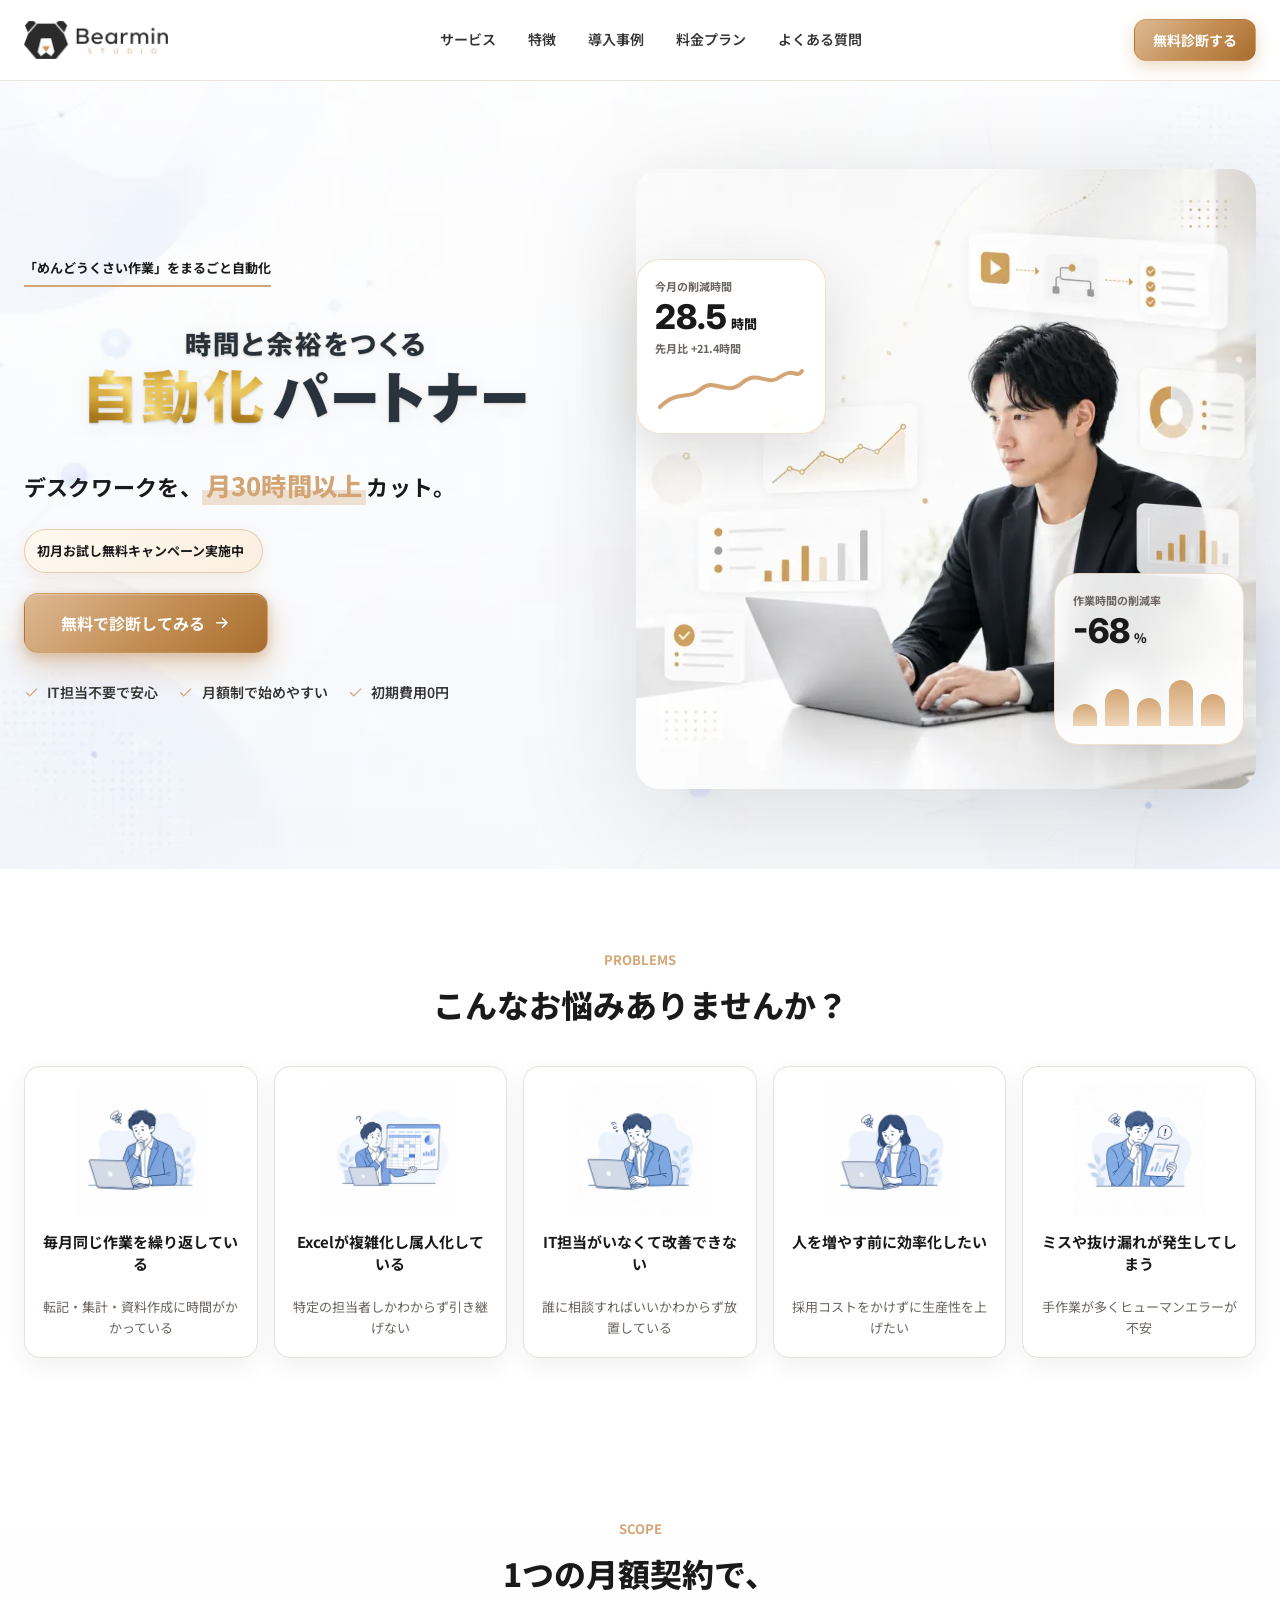
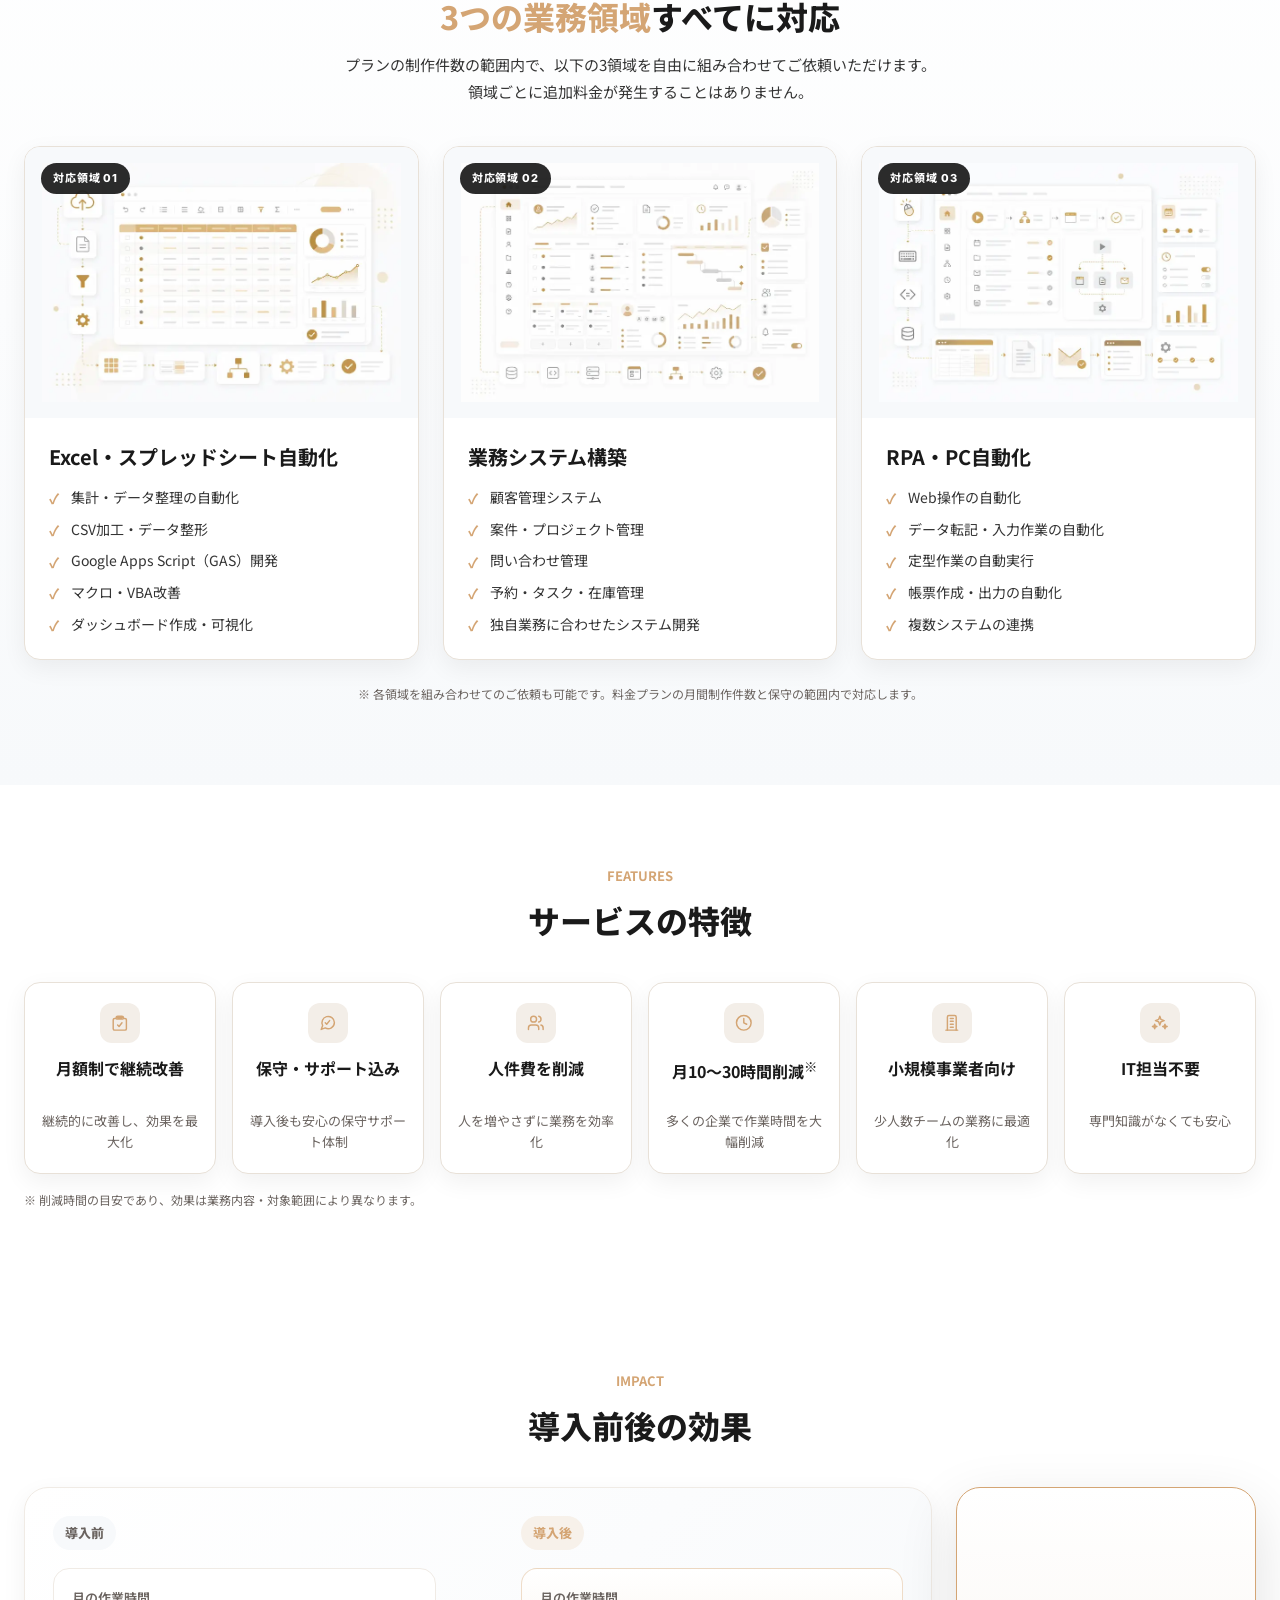
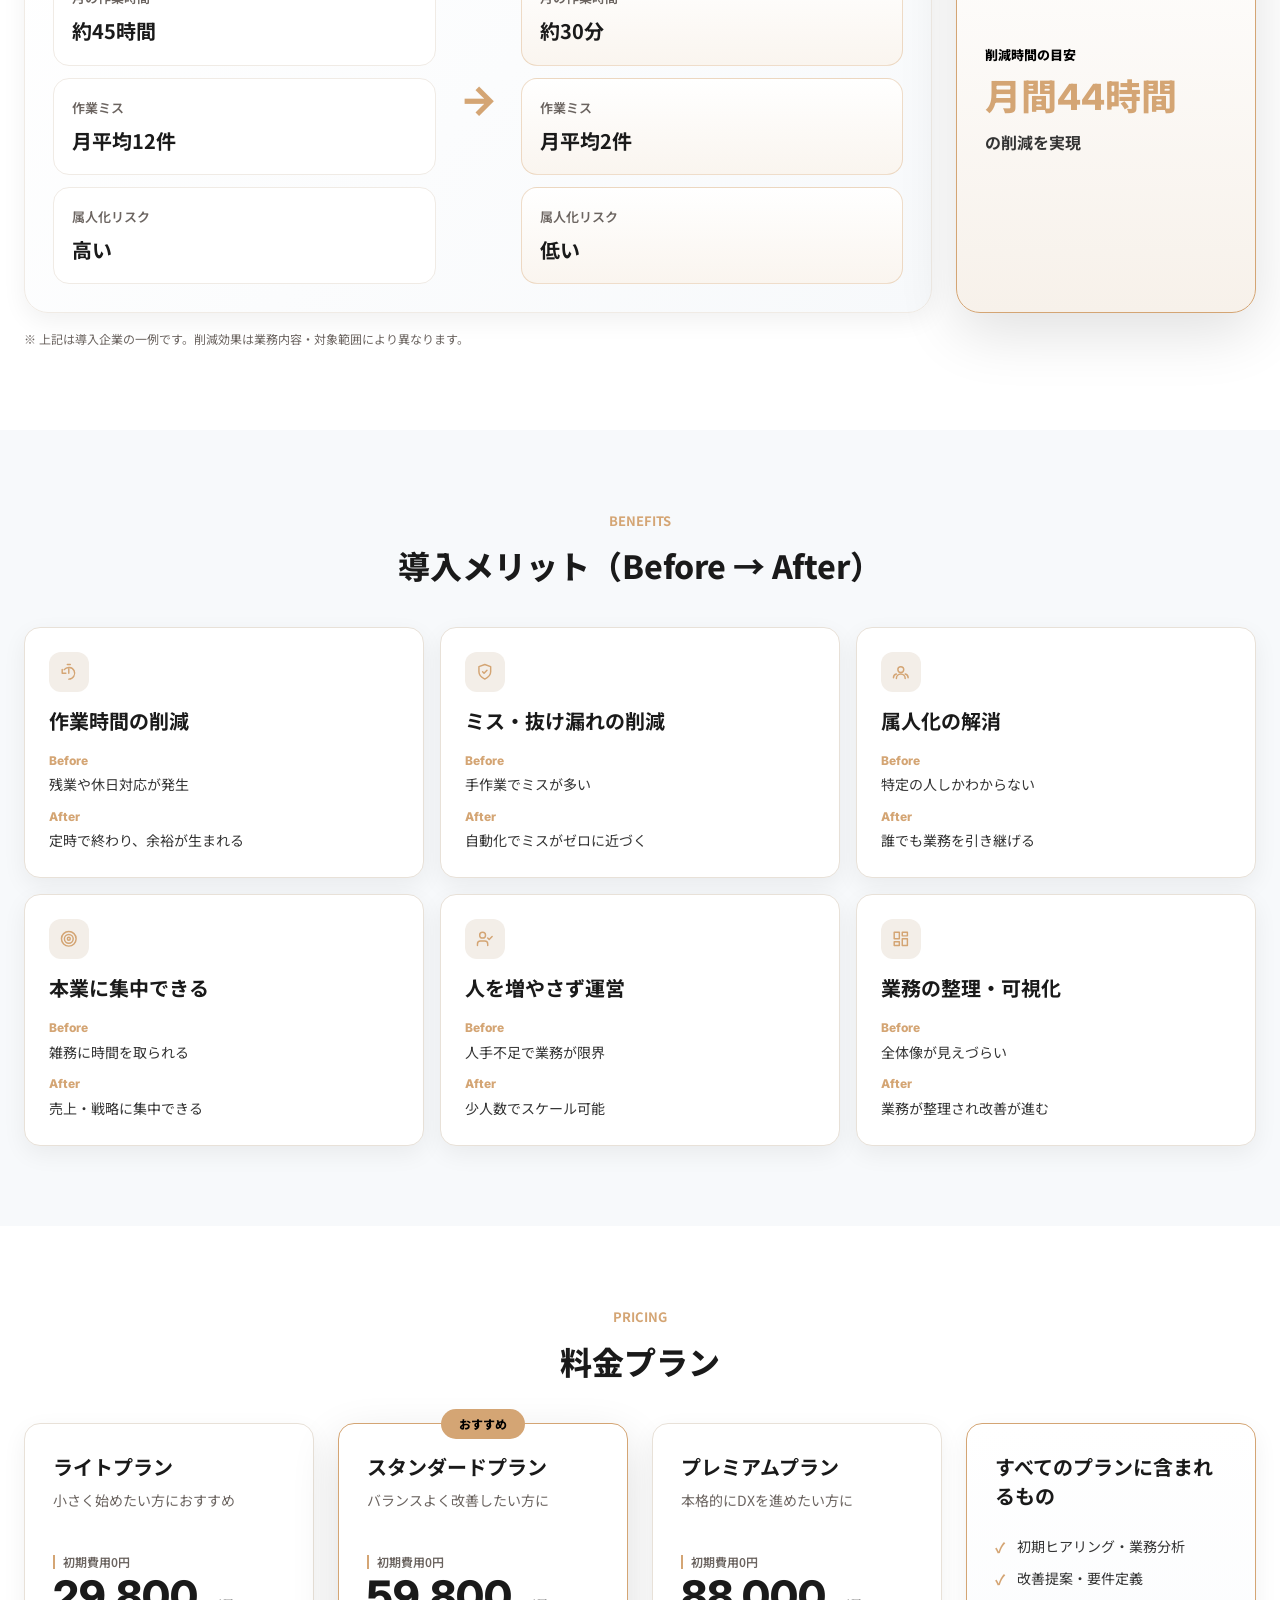
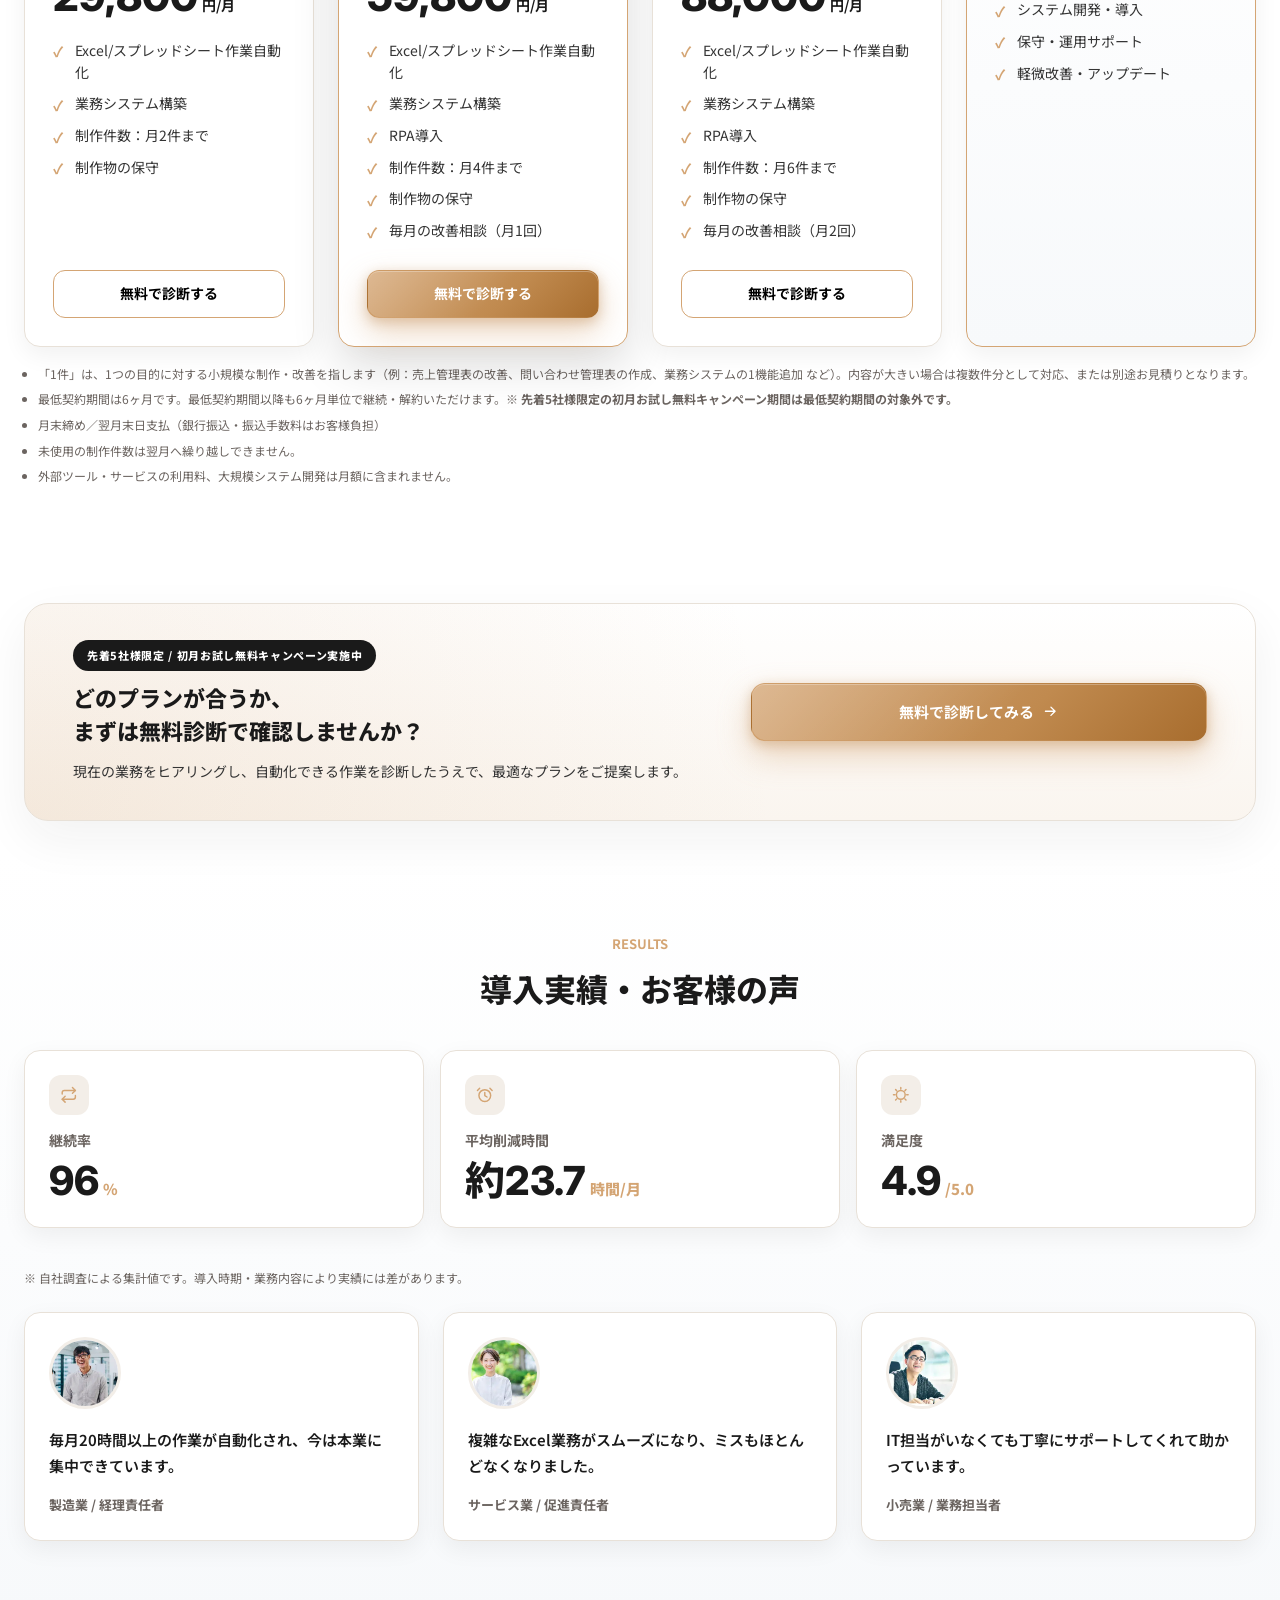
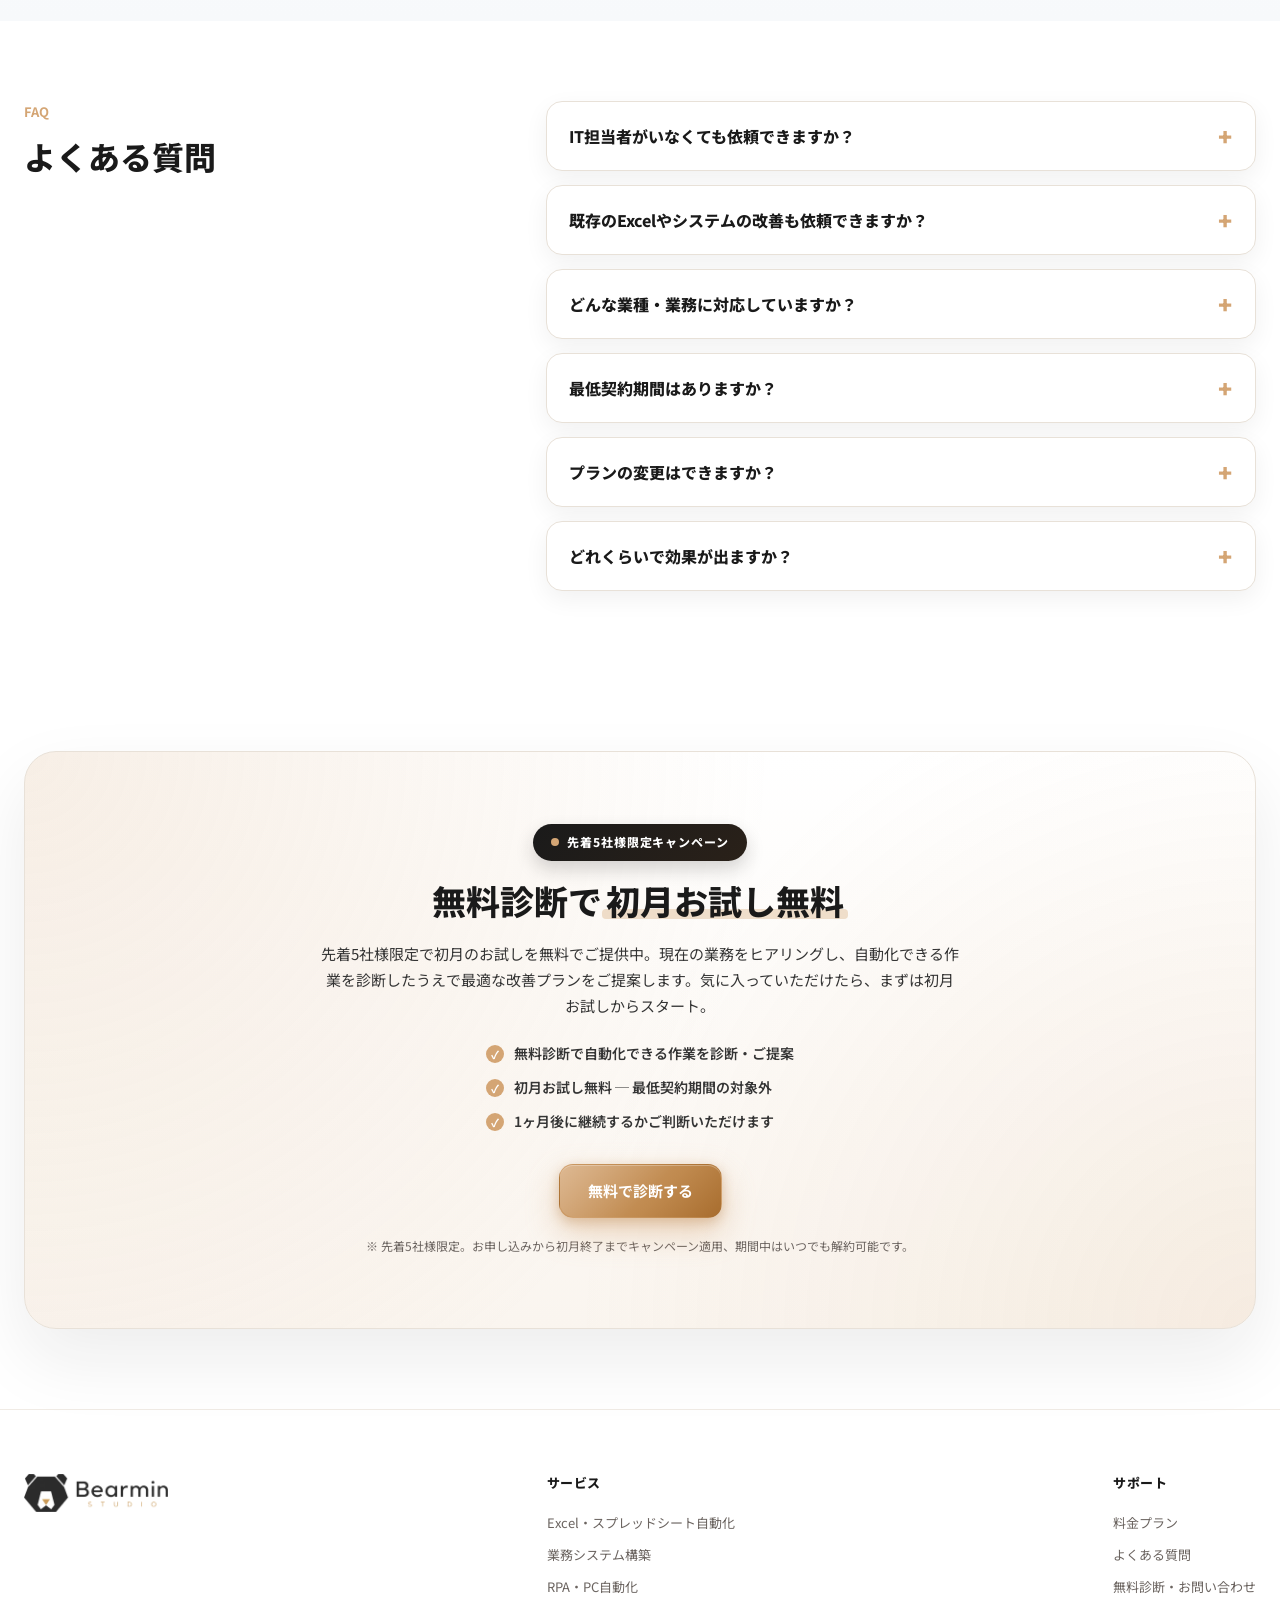
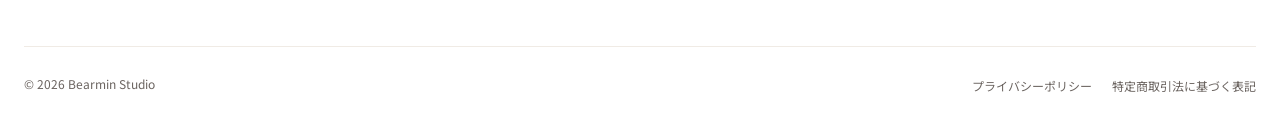
==== index.html @ 553af912 "ヒーローのreveal animationを撤廃しLCPを大幅短縮 PSIモバイル分析で LCP=9.4s（うちRender Delay 6.3s）の主因が ヒーローのreveal opacity:0" ====
<!doctype html>
<html lang="ja">
  <head>
    <meta charset="utf-8">
    <meta name="viewport" content="width=device-width, initial-scale=1">
    <meta
      name="description"
      content="Bearmin Studioは、中小事業者のExcel自動化、業務システム構築、RPA導入を支援する業務自動化パートナーです。"
    >
    <title>Bearmin Studio | 業務自動化パートナー</title>
    <link rel="canonical" href="https://bearmin.jp/">
    <meta property="og:type" content="website">
    <meta property="og:site_name" content="Bearmin Studio">
    <meta property="og:title" content="Bearmin Studio | 業務自動化パートナー">
    <meta property="og:description" content="中小事業者のExcel自動化、業務システム構築、RPA導入を月額制で支援。先着5社様限定で初月お試し無料キャンペーン実施中。">
    <meta property="og:url" content="https://bearmin.jp/">
    <meta property="og:image" content="https://bearmin.jp/assets/images/og-default.png">
    <meta property="og:image:width" content="1200">
    <meta property="og:image:height" content="630">
    <meta property="og:image:alt" content="Bearmin Studio - 時間と余裕をつくる自動化パートナー">
    <meta property="og:locale" content="ja_JP">
    <meta name="twitter:card" content="summary_large_image">
    <meta name="twitter:title" content="Bearmin Studio | 業務自動化パートナー">
    <meta name="twitter:description" content="中小事業者のExcel自動化、業務システム構築、RPA導入を月額制で支援。先着5社様限定で初月お試し無料キャンペーン実施中。">
    <meta name="twitter:image" content="https://bearmin.jp/assets/images/og-default.png">
    <meta name="twitter:image:alt" content="Bearmin Studio - 時間と余裕をつくる自動化パートナー">
    <link rel="preconnect" href="https://fonts.googleapis.com">
    <link rel="preconnect" href="https://fonts.gstatic.com" crossorigin>
    <link rel="preload" as="image" href="assets/images/hero_title.webp" fetchpriority="high">
    <link rel="preload" as="image" href="assets/images/hero_black_gold.webp" fetchpriority="high">
    <link
      rel="preload"
      as="style"
      href="https://fonts.googleapis.com/css2?family=Inter:wght@600;700;800&family=Noto+Sans+JP:wght@400;700;800&display=swap"
    >
    <link
      href="https://fonts.googleapis.com/css2?family=Inter:wght@600;700;800&family=Noto+Sans+JP:wght@400;700;800&display=swap"
      rel="stylesheet"
      media="print"
      onload="this.media='all'"
    >
    <noscript>
      <link
        href="https://fonts.googleapis.com/css2?family=Inter:wght@600;700;800&family=Noto+Sans+JP:wght@400;700;800&display=swap"
        rel="stylesheet"
      >
    </noscript>
    <link rel="icon" href="assets/images/logo-mark.png" type="image/png">
    <link rel="stylesheet" href="styles.css">
    <script>
      window.addEventListener('load', function () {
        (function(c,l,a,r,i,t,y){
            c[a]=c[a]||function(){(c[a].q=c[a].q||[]).push(arguments)};
            t=l.createElement(r);t.async=1;t.src="https://www.clarity.ms/tag/"+i;
            y=l.getElementsByTagName(r)[0];y.parentNode.insertBefore(t,y);
        })(window, document, "clarity", "script", "wxgjmoyq2a");
      });
    </script>
    <!-- Google tag (gtag.js) -->
    <script async src="https://www.googletagmanager.com/gtag/js?id=AW-18193139845"></script>
    <script>
      window.dataLayer = window.dataLayer || [];
      function gtag(){dataLayer.push(arguments);}
      gtag('js', new Date());

      gtag('config', 'AW-18193139845');
    </script>
    <!-- Event snippet for リードフォームの送信 conversion page -->
    <script>
      function gtag_report_conversion(url) {
        var callback = function () {
          if (typeof(url) != 'undefined') {
            window.location = url;
          }
        };
        gtag('event', 'conversion', {
            'send_to': 'AW-18193139845/C2YNCOXFt7QcEIWRleND',
            'value': 1.0,
            'currency': 'JPY',
            'event_callback': callback
        });
        return false;
      }
    </script>
  </head>
  <!--
    キャンペーン切り替え:
      <body class="campaign-active">   ← キャンペーン中（初月お試し無料 / 先着5社）
      <body>                            ← 通常表示
  -->
  <body class="campaign-active">
    <svg aria-hidden="true" class="svg-sprite">
      <symbol id="icon-arrow-right" viewBox="0 0 24 24">
        <path d="M5 12h14m-6-6 6 6-6 6" />
      </symbol>
      <symbol id="icon-check" viewBox="0 0 24 24">
        <path d="m20 6-11 11-5-5" />
      </symbol>
      <symbol id="icon-menu" viewBox="0 0 24 24">
        <path d="M4 7h16M4 12h16M4 17h16" />
      </symbol>
      <symbol id="icon-x" viewBox="0 0 24 24">
        <path d="m18 6-12 12M6 6l12 12" />
      </symbol>
      <symbol id="icon-clipboard-check" viewBox="0 0 24 24">
        <path d="M9 5h6m-7 2h8m-1-4H9a2 2 0 0 0-2 2v1H5a2 2 0 0 0-2 2v12a2 2 0 0 0 2 2h14a2 2 0 0 0 2-2V8a2 2 0 0 0-2-2h-2V5a2 2 0 0 0-2-2Z" />
        <path d="m9 15 2 2 4-5" />
      </symbol>
      <symbol id="icon-message-circle-check" viewBox="0 0 24 24">
        <path d="M21 11.5a8.5 8.5 0 0 1-12.5 7.5L3 21l2-5.2A8.5 8.5 0 1 1 21 11.5Z" />
        <path d="m8.5 12 2 2 4-5" />
      </symbol>
      <symbol id="icon-users" viewBox="0 0 24 24">
        <path d="M16 21v-2a4 4 0 0 0-4-4H6a4 4 0 0 0-4 4v2" />
        <path d="M9 11a4 4 0 1 0 0-8 4 4 0 0 0 0 8ZM22 21v-2a4 4 0 0 0-3-3.9M16 3.1a4 4 0 0 1 0 7.8" />
      </symbol>
      <symbol id="icon-clock" viewBox="0 0 24 24">
        <path d="M12 22a10 10 0 1 0 0-20 10 10 0 0 0 0 20Z" />
        <path d="M12 6v6l4 2" />
      </symbol>
      <symbol id="icon-building-2" viewBox="0 0 24 24">
        <path d="M6 22V4a2 2 0 0 1 2-2h8a2 2 0 0 1 2 2v18" />
        <path d="M4 22h16M10 6h4M10 10h4M10 14h4M10 18h4" />
      </symbol>
      <symbol id="icon-sparkles" viewBox="0 0 24 24">
        <path d="m12 3 1.6 4.4L18 9l-4.4 1.6L12 15l-1.6-4.4L6 9l4.4-1.6L12 3ZM19 14l.8 2.2L22 17l-2.2.8L19 20l-.8-2.2L16 17l2.2-.8L19 14ZM5 14l.8 2.2L8 17l-2.2.8L5 20l-.8-2.2L2 17l2.2-.8L5 14Z" />
      </symbol>
      <symbol id="icon-timer-reset" viewBox="0 0 24 24">
        <path d="M10 2h4M12 14V8M12 22a8 8 0 1 0-6.3-12.9" />
        <path d="M3 9v5h5" />
      </symbol>
      <symbol id="icon-shield-check" viewBox="0 0 24 24">
        <path d="M12 22s8-4 8-10V5l-8-3-8 3v7c0 6 8 10 8 10Z" />
        <path d="m9 12 2 2 4-4" />
      </symbol>
      <symbol id="icon-users-round" viewBox="0 0 24 24">
        <path d="M18 21a6 6 0 0 0-12 0" />
        <path d="M12 13a4 4 0 1 0 0-8 4 4 0 0 0 0 8ZM22 20a5 5 0 0 0-4-4.9M2 20a5 5 0 0 1 4-4.9" />
      </symbol>
      <symbol id="icon-target" viewBox="0 0 24 24">
        <path d="M12 22a10 10 0 1 0 0-20 10 10 0 0 0 0 20Z" />
        <path d="M12 18a6 6 0 1 0 0-12 6 6 0 0 0 0 12Z" />
        <path d="M12 14a2 2 0 1 0 0-4 2 2 0 0 0 0 4Z" />
      </symbol>
      <symbol id="icon-user-check" viewBox="0 0 24 24">
        <path d="M16 21v-2a4 4 0 0 0-4-4H6a4 4 0 0 0-4 4v2" />
        <path d="M9 11a4 4 0 1 0 0-8 4 4 0 0 0 0 8ZM16 11l2 2 4-4" />
      </symbol>
      <symbol id="icon-layout-dashboard" viewBox="0 0 24 24">
        <path d="M3 3h7v9H3V3ZM14 3h7v5h-7V3ZM14 12h7v9h-7v-9ZM3 16h7v5H3v-5Z" />
      </symbol>
      <symbol id="icon-building" viewBox="0 0 24 24">
        <path d="M3 21h18M5 21V5a2 2 0 0 1 2-2h10a2 2 0 0 1 2 2v16M9 7h1M14 7h1M9 11h1M14 11h1M9 15h1M14 15h1" />
      </symbol>
      <symbol id="icon-repeat" viewBox="0 0 24 24">
        <path d="m17 2 4 4-4 4" />
        <path d="M3 11V9a3 3 0 0 1 3-3h15" />
        <path d="m7 22-4-4 4-4" />
        <path d="M21 13v2a3 3 0 0 1-3 3H3" />
      </symbol>
      <symbol id="icon-alarm-clock" viewBox="0 0 24 24">
        <path d="M12 21a8 8 0 1 0 0-16 8 8 0 0 0 0 16ZM5 3 2 6M19 3l3 3M12 9v4l3 2" />
      </symbol>
      <symbol id="icon-sun" viewBox="0 0 24 24">
        <path d="M12 18a6 6 0 1 0 0-12 6 6 0 0 0 0 12ZM12 2v2M12 20v2M4.9 4.9l1.4 1.4M17.7 17.7l1.4 1.4M2 12h2M20 12h2M4.9 19.1l1.4-1.4M17.7 6.3l1.4-1.4" />
      </symbol>
    </svg>

    <header class="site-header">
      <div class="container header-inner">
        <a class="brand" href="#hero" aria-label="Bearmin Studio トップへ">
          <img class="brand-logo" src="assets/images/logo.webp" alt="Bearmin Studio" width="1322" height="347">
        </a>

        <nav class="site-nav" aria-label="主要ナビゲーション">
          <a href="#services">サービス</a>
          <a href="#features">特徴</a>
          <a href="#results_testimonials">導入事例</a>
          <a href="#pricing">料金プラン</a>
          <a href="#faq">よくある質問</a>
        </nav>

        <div class="header-actions">
          <a class="button button-primary header-primary" href="#final_cta" data-open-modal="diagnosis">無料診断する</a>
        </div>
      </div>
    </header>

    <main>
      <section class="hero section-bg" id="hero">
        <div class="container hero-grid">
          <div class="hero-copy">
            <p class="eyebrow">「めんどうくさい作業」をまるごと自動化</p>
            <h1 class="hero-title">
              <img class="hero-title-image" src="assets/images/hero_title.webp" alt="時間と余裕をつくる 自動化パートナー" width="2508" height="627" fetchpriority="high" decoding="async">
            </h1>
            <p class="hero-catch">
              デスクワークを、<strong>月30時間以上</strong>カット。
            </p>
            <!-- <p class="hero-description">
              Excel・スプレッドシートの自動化から、業務システム構築、RPA導入まで。人がやらなくてもいい作業を減らし、人件費削減、属人化の解消、業務効率向上が叶えられる環境をつくります。
            </p> -->
            <a class="hero-campaign campaign-only" href="#final_cta">
              初月お試し無料キャンペーン実施中
            </a>
            <div class="hero-actions">
              <a class="button button-primary" href="#final_cta" data-open-modal="diagnosis">
                無料で診断してみる
                <svg><use href="#icon-arrow-right"></use></svg>
              </a>
            </div>
            <ul class="trust-list" aria-label="安心して始められる理由">
              <li><svg><use href="#icon-check"></use></svg>IT担当不要で安心</li>
              <li><svg><use href="#icon-check"></use></svg>月額制で始めやすい</li>
              <li><svg><use href="#icon-check"></use></svg>初期費用0円</li>
            </ul>
          </div>

          <div class="hero-visual">
            <img
              class="hero-image"
              src="assets/images/hero_black_gold.webp"
              alt="業務自動化に取り組むビジネスパーソン"
              width="1254"
              height="1254"
              loading="eager"
              fetchpriority="high"
              decoding="async"
            >
            <div class="metric-card metric-time" aria-hidden="true">
              <span class="metric-label">今月の削減時間</span>
              <strong class="metric-value">28.5<span>時間</span></strong>
              <span class="metric-sub">先月比 +21.4時間</span>
              <svg class="metric-sparkline" viewBox="0 0 150 48">
                <path d="M4 40 C22 22, 31 34, 45 22 S70 30, 86 16 S111 20, 124 10 S141 12, 146 4"></path>
              </svg>
            </div>
            <div class="metric-card metric-rate" aria-hidden="true">
              <span class="metric-label">作業時間の削減率</span>
              <strong class="metric-value">-68<span>%</span></strong>
              <div class="metric-bars">
                <span style="height: 34%"></span>
                <span style="height: 58%"></span>
                <span style="height: 44%"></span>
                <span style="height: 72%"></span>
                <span style="height: 50%"></span>
              </div>
            </div>
          </div>
        </div>
      </section>

      <section class="section problems" id="problems">
        <div class="container">
          <div class="section-heading reveal">
            <p class="section-kicker">Problems</p>
            <h2>こんなお悩みありませんか？</h2>
          </div>
          <div class="problem-grid">
            <article class="problem-card reveal">
              <img src="assets/images/problem_repetitive_work.webp" alt="同じ作業を繰り返している担当者のイラスト" loading="lazy" width="1254" height="1254">
              <h3>毎月同じ作業を繰り返している</h3>
              <p>転記・集計・資料作成に時間がかかっている</p>
            </article>
            <article class="problem-card reveal">
              <img src="assets/images/problem_complex_excel.webp" alt="複雑なスプレッドシートに悩む担当者のイラスト" loading="lazy" width="1254" height="1254">
              <h3>Excelが複雑化し属人化している</h3>
              <p>特定の担当者しかわからず引き継げない</p>
            </article>
            <article class="problem-card reveal">
              <img src="assets/images/problem_no_it_staff.webp" alt="IT相談先がなく困っている担当者のイラスト" loading="lazy" width="1254" height="1254">
              <h3>IT担当がいなくて改善できない</h3>
              <p>誰に相談すればいいかわからず放置している</p>
            </article>
            <article class="problem-card reveal">
              <img src="assets/images/problem_efficiency_before_hiring.webp" alt="採用前の効率化を考える担当者のイラスト" loading="lazy" width="1254" height="1254">
              <h3>人を増やす前に効率化したい</h3>
              <p>採用コストをかけずに生産性を上げたい</p>
            </article>
            <article class="problem-card reveal">
              <img src="assets/images/problem_human_error.webp" alt="作業ミスや抜け漏れに悩む担当者のイラスト" loading="lazy" width="1254" height="1254">
              <h3>ミスや抜け漏れが発生してしまう</h3>
              <p>手作業が多くヒューマンエラーが不安</p>
            </article>
          </div>
        </div>
      </section>

      <section class="section services" id="services">
        <div class="container">
          <div class="section-heading reveal">
            <p class="section-kicker">Scope</p>
            <h2>1つの月額契約で、<br/><span>3つの業務領域</span>すべてに対応</h2>
            <p class="section-lead">プランの制作件数の範囲内で、以下の3領域を自由に組み合わせてご依頼いただけます。<br/>領域ごとに追加料金が発生することはありません。</p>
          </div>
          <div class="service-grid">
            <article class="service-card service-green reveal">
              <span class="service-tag">対応領域 01</span>
              <img src="assets/images/service_excel_automation_gold.webp" alt="スプレッドシート自動化を表すゴールド基調のダッシュボードUI" loading="lazy" width="1536" height="1024">
              <div class="service-content">
                <h3>Excel・スプレッドシート自動化</h3>
                <ul class="check-list">
                  <li>集計・データ整理の自動化</li>
                  <li>CSV加工・データ整形</li>
                  <li>Google Apps Script（GAS）開発</li>
                  <li>マクロ・VBA改善</li>
                  <li>ダッシュボード作成・可視化</li>
                </ul>
              </div>
            </article>
            <article class="service-card service-blue reveal">
              <span class="service-tag">対応領域 02</span>
              <img src="assets/images/service_business_system_gold.webp" alt="業務システム構築を表すゴールド基調のダッシュボードUI" loading="lazy" width="1536" height="1024">
              <div class="service-content">
                <h3>業務システム構築</h3>
                <ul class="check-list">
                  <li>顧客管理システム</li>
                  <li>案件・プロジェクト管理</li>
                  <li>問い合わせ管理</li>
                  <li>予約・タスク・在庫管理</li>
                  <li>独自業務に合わせたシステム開発</li>
                </ul>
              </div>
            </article>
            <article class="service-card service-purple reveal">
              <span class="service-tag">対応領域 03</span>
              <img src="assets/images/service_rpa_automation_ui.webp" alt="RPA・PC自動化を表す業務フローUI" loading="lazy" width="1536" height="1024">
              <div class="service-content">
                <h3>RPA・PC自動化</h3>
                <ul class="check-list">
                  <li>Web操作の自動化</li>
                  <li>データ転記・入力作業の自動化</li>
                  <li>定型作業の自動実行</li>
                  <li>帳票作成・出力の自動化</li>
                  <li>複数システムの連携</li>
                </ul>
              </div>
            </article>
          </div>
          <p class="services-footnote">※ 各領域を組み合わせてのご依頼も可能です。料金プランの月間制作件数と保守の範囲内で対応します。</p>
        </div>
      </section>

      <section class="section features" id="features">
        <div class="container">
          <div class="section-heading reveal">
            <p class="section-kicker">Features</p>
            <h2>サービスの特徴</h2>
          </div>
          <div class="feature-grid">
            <article class="feature-item reveal">
              <span class="icon-badge"><svg><use href="#icon-clipboard-check"></use></svg></span>
              <h3>月額制で継続改善</h3>
              <p>継続的に改善し、効果を最大化</p>
            </article>
            <article class="feature-item reveal">
              <span class="icon-badge"><svg><use href="#icon-message-circle-check"></use></svg></span>
              <h3>保守・サポート込み</h3>
              <p>導入後も安心の保守サポート体制</p>
            </article>
            <article class="feature-item reveal">
              <span class="icon-badge"><svg><use href="#icon-users"></use></svg></span>
              <h3>人件費を削減</h3>
              <p>人を増やさずに業務を効率化</p>
            </article>
            <article class="feature-item reveal">
              <span class="icon-badge"><svg><use href="#icon-clock"></use></svg></span>
              <h3>月10〜30時間削減<sup>※</sup></h3>
              <p>多くの企業で作業時間を大幅削減</p>
            </article>
            <article class="feature-item reveal">
              <span class="icon-badge"><svg><use href="#icon-building-2"></use></svg></span>
              <h3>小規模事業者向け</h3>
              <p>少人数チームの業務に最適化</p>
            </article>
            <article class="feature-item reveal">
              <span class="icon-badge"><svg><use href="#icon-sparkles"></use></svg></span>
              <h3>IT担当不要</h3>
              <p>専門知識がなくても安心</p>
            </article>
          </div>
          <p class="section-note">※ 削減時間の目安であり、効果は業務内容・対象範囲により異なります。</p>
        </div>
      </section>

      <section class="section before-after" id="before_after_summary">
        <div class="container">
          <div class="section-heading reveal">
            <p class="section-kicker">Impact</p>
            <h2>導入前後の効果</h2>
          </div>
          <div class="effect-layout">
            <div class="comparison-card reveal">
              <div class="comparison-column">
                <p class="comparison-label before-label">導入前</p>
                <div class="comparison-metrics">
                  <div><span>月の作業時間</span><strong>約45時間</strong></div>
                  <div><span>作業ミス</span><strong>月平均12件</strong></div>
                  <div><span>属人化リスク</span><strong>高い</strong></div>
                </div>
              </div>
              <div class="comparison-arrow" aria-hidden="true">→</div>
              <div class="comparison-column after-column">
                <p class="comparison-label after-label">導入後</p>
                <div class="comparison-metrics">
                  <div><span>月の作業時間</span><strong>約30分</strong></div>
                  <div><span>作業ミス</span><strong>月平均2件</strong></div>
                  <div><span>属人化リスク</span><strong>低い</strong></div>
                </div>
              </div>
            </div>
            <aside class="highlight-card reveal">
              <span>削減時間の目安</span>
              <strong>月間44時間</strong>
              <p>の削減を実現</p>
            </aside>
          </div>
          <p class="section-note">※ 上記は導入企業の一例です。削減効果は業務内容・対象範囲により異なります。</p>
        </div>
      </section>

      <section class="section benefits" id="benefits">
        <div class="container">
          <div class="section-heading reveal">
            <p class="section-kicker">Benefits</p>
            <h2>導入メリット（Before → After）</h2>
          </div>
          <div class="benefit-grid">
            <article class="benefit-card reveal">
              <span class="icon-badge"><svg><use href="#icon-timer-reset"></use></svg></span>
              <h3>作業時間の削減</h3>
              <p><span>Before</span>残業や休日対応が発生</p>
              <p><span>After</span>定時で終わり、余裕が生まれる</p>
            </article>
            <article class="benefit-card reveal">
              <span class="icon-badge"><svg><use href="#icon-shield-check"></use></svg></span>
              <h3>ミス・抜け漏れの削減</h3>
              <p><span>Before</span>手作業でミスが多い</p>
              <p><span>After</span>自動化でミスがゼロに近づく</p>
            </article>
            <article class="benefit-card reveal">
              <span class="icon-badge"><svg><use href="#icon-users-round"></use></svg></span>
              <h3>属人化の解消</h3>
              <p><span>Before</span>特定の人しかわからない</p>
              <p><span>After</span>誰でも業務を引き継げる</p>
            </article>
            <article class="benefit-card reveal">
              <span class="icon-badge"><svg><use href="#icon-target"></use></svg></span>
              <h3>本業に集中できる</h3>
              <p><span>Before</span>雑務に時間を取られる</p>
              <p><span>After</span>売上・戦略に集中できる</p>
            </article>
            <article class="benefit-card reveal">
              <span class="icon-badge"><svg><use href="#icon-user-check"></use></svg></span>
              <h3>人を増やさず運営</h3>
              <p><span>Before</span>人手不足で業務が限界</p>
              <p><span>After</span>少人数でスケール可能</p>
            </article>
            <article class="benefit-card reveal">
              <span class="icon-badge"><svg><use href="#icon-layout-dashboard"></use></svg></span>
              <h3>業務の整理・可視化</h3>
              <p><span>Before</span>全体像が見えづらい</p>
              <p><span>After</span>業務が整理され改善が進む</p>
            </article>
          </div>
        </div>
      </section>

      <section class="section pricing" id="pricing">
        <div class="container">
          <div class="section-heading reveal">
            <p class="section-kicker">Pricing</p>
            <h2>料金プラン</h2>
          </div>
          <div class="pricing-grid">
            <article class="price-card reveal">
              <h3>ライトプラン</h3>
              <p class="plan-description">小さく始めたい方におすすめ</p>
              <p class="price-note">初期費用0円</p>
              <p class="price"><span>29,800</span>円/月</p>
              <ul class="check-list">
                <li>Excel/スプレッドシート作業自動化</li>
                <li>業務システム構築</li>
                <li>制作件数：月2件まで</li>
                <li>制作物の保守</li>
              </ul>
              <a class="button button-secondary" href="#final_cta" data-open-modal="diagnosis">無料で診断する</a>
            </article>
            <article class="price-card featured-plan reveal">
              <p class="plan-badge">おすすめ</p>
              <h3>スタンダードプラン</h3>
              <p class="plan-description">バランスよく改善したい方に</p>
              <p class="price-note">初期費用0円</p>
              <p class="price"><span>59,800</span>円/月</p>
              <ul class="check-list">
                <li>Excel/スプレッドシート作業自動化</li>
                <li>業務システム構築</li>
                <li>RPA導入</li>
                <li>制作件数：月4件まで</li>
                <li>制作物の保守</li>
                <li>毎月の改善相談（月1回）</li>
              </ul>
              <a class="button button-primary" href="#final_cta" data-open-modal="diagnosis">無料で診断する</a>
            </article>
            <article class="price-card reveal">
              <h3>プレミアムプラン</h3>
              <p class="plan-description">本格的にDXを進めたい方に</p>
              <p class="price-note">初期費用0円</p>
              <p class="price"><span>88,000</span>円/月</p>
              <ul class="check-list">
                <li>Excel/スプレッドシート作業自動化</li>
                <li>業務システム構築</li>
                <li>RPA導入</li>
                <li>制作件数：月6件まで</li>
                <li>制作物の保守</li>
                <li>毎月の改善相談（月2回）</li>
              </ul>
              <a class="button button-secondary" href="#final_cta" data-open-modal="diagnosis">無料で診断する</a>
            </article>
            <aside class="included-card reveal">
              <h3>すべてのプランに含まれるもの</h3>
              <ul class="check-list">
                <li>初期ヒアリング・業務分析</li>
                <li>改善提案・要件定義</li>
                <li>システム開発・導入</li>
                <li>保守・運用サポート</li>
                <li>軽微改善・アップデート</li>
              </ul>
            </aside>
          </div>
          <ul class="section-note-list">
            <li>「1件」は、1つの目的に対する小規模な制作・改善を指します（例：売上管理表の改善、問い合わせ管理表の作成、業務システムの1機能追加 など）。内容が大きい場合は複数件分として対応、または別途お見積りとなります。</li>
            <li>最低契約期間は6ヶ月です。最低契約期間以降も6ヶ月単位で継続・解約いただけます。<strong class="campaign-only">※ 先着5社様限定の初月お試し無料キャンペーン期間は最低契約期間の対象外です。</strong></li>
            <li>月末締め／翌月末日支払（銀行振込・振込手数料はお客様負担）</li>
            <li>未使用の制作件数は翌月へ繰り越しできません。</li>
            <li>外部ツール・サービスの利用料、大規模システム開発は月額に含まれません。</li>
          </ul>
        </div>
      </section>

      <section class="mid-cta" aria-label="無料診断のご案内">
        <div class="container">
          <div class="mid-cta-panel reveal">
            <div class="mid-cta-text">
              <p class="mid-cta-kicker campaign-only">先着5社様限定 / 初月お試し無料キャンペーン実施中</p>
              <h2>どのプランが合うか、<br class="mid-cta-br"/>まずは無料診断で確認しませんか？</h2>
              <p>現在の業務をヒアリングし、自動化できる作業を診断したうえで、最適なプランをご提案します。<br/>
            </div>
            <div class="mid-cta-action">
              <a class="button button-primary" href="#final_cta" data-open-modal="diagnosis">
                無料で診断してみる
                <svg><use href="#icon-arrow-right"></use></svg>
              </a>
            </div>
          </div>
        </div>
      </section>

      <section class="section results" id="results_testimonials">
        <div class="container">
          <div class="section-heading reveal">
            <p class="section-kicker">Results</p>
            <h2>導入実績・お客様の声</h2>
          </div>
          <div class="results-panel">
            <div class="stats-grid">
              <article class="stat-card reveal">
                <span class="icon-badge"><svg><use href="#icon-repeat"></use></svg></span>
                <p>継続率</p>
                <strong>96<span>%</span></strong>
              </article>
              <article class="stat-card reveal">
                <span class="icon-badge"><svg><use href="#icon-alarm-clock"></use></svg></span>
                <p>平均削減時間</p>
                <strong>約23.7<span>時間/月</span></strong>
              </article>
              <article class="stat-card reveal">
                <span class="icon-badge"><svg><use href="#icon-sun"></use></svg></span>
                <p>満足度</p>
                <strong>4.9<span>/5.0</span></strong>
              </article>
            </div>
            <p class="section-note">※ 自社調査による集計値です。導入時期・業務内容により実績には差があります。</p>
            <div class="testimonial-grid">
              <article class="testimonial-card reveal">
                <img src="assets/images/testimonial_avatar_01.webp" alt="製造業の経理責任者のポートレート" loading="lazy" width="427" height="240">
                <blockquote>毎月20時間以上の作業が自動化され、今は本業に集中できています。</blockquote>
                <p>製造業 / 経理責任者</p>
              </article>
              <article class="testimonial-card reveal">
                <img src="assets/images/testimonial_avatar_02.webp" alt="サービス業の促進責任者のポートレート" loading="lazy" width="360" height="240">
                <blockquote>複雑なExcel業務がスムーズになり、ミスもほとんどなくなりました。</blockquote>
                <p>サービス業 / 促進責任者</p>
              </article>
              <article class="testimonial-card reveal">
                <img src="assets/images/testimonial_avatar_03.webp" alt="小売業の業務担当者のポートレート" loading="lazy" width="360" height="240">
                <blockquote>IT担当がいなくても丁寧にサポートしてくれて助かっています。</blockquote>
                <p>小売業 / 業務担当者</p>
              </article>
            </div>
          </div>
        </div>
      </section>

      <section class="section faq" id="faq">
        <div class="container faq-layout">
          <div class="section-heading reveal">
            <p class="section-kicker">FAQ</p>
            <h2>よくある質問</h2>
          </div>
          <div class="faq-list">
            <details class="faq-item reveal">
              <summary>IT担当者がいなくても依頼できますか？</summary>
              <p>はい。業務内容のヒアリングから要件整理、導入後の運用サポートまでまとめて対応します。「何を自動化できるかわからない」段階からのご相談も歓迎しています。</p>
            </details>
            <details class="faq-item reveal">
              <summary>既存のExcelやシステムの改善も依頼できますか？</summary>
              <p>可能です。すでにお使いの管理表や業務システムを引き継いで、整理・自動化・機能追加を行うご依頼も多くいただいています。</p>
            </details>
            <details class="faq-item reveal">
              <summary>どんな業種・業務に対応していますか？</summary>
              <p>業種は問いません。Excel・スプレッドシートでの管理や、PC上での定型作業がある業務であれば幅広く対応可能です。</p>
            </details>
            <details class="faq-item reveal">
              <summary>最低契約期間はありますか？</summary>
              <p>最低契約期間は6ヶ月です。最低期間以降も6ヶ月単位での継続・解約をお願いしています。<span class="campaign-only">なお、現在実施中の「先着5社様限定 初月お試し無料キャンペーン」期間中は最低契約期間の対象外で、1ヶ月後に継続するかご判断いただけます。</span></p>
            </details>
            <details class="faq-item reveal">
              <summary>プランの変更はできますか？</summary>
              <p>月単位でプランの変更が可能です。業務の状況に応じてライト・スタンダード・プレミアムを柔軟に切り替えていただけます。</p>
            </details>
            <details class="faq-item reveal">
              <summary>どれくらいで効果が出ますか？</summary>
              <p>定型業務の自動化であれば、初月から削減時間を実感できるケースがあります。効果は業務内容や対象範囲により異なります。</p>
            </details>
          </div>
        </div>
      </section>

      <section class="section final-cta" id="final_cta">
        <div class="container">
          <div class="cta-panel reveal">
            <div class="cta-copy">
              <p class="cta-badge campaign-only">先着5社様限定キャンペーン</p>
              <p class="cta-kicker campaign-hidden">FREE DIAGNOSIS</p>
              <h2 class="campaign-only">無料診断で<span>初月お試し無料</span></h2>
              <h2 class="campaign-hidden">まずは<span>無料診断</span>から<br/>はじめませんか？</h2>
              <p class="cta-lead campaign-only">先着5社様限定で初月のお試しを無料でご提供中。現在の業務をヒアリングし、自動化できる作業を診断したうえで最適な改善プランをご提案します。気に入っていただけたら、まずは初月お試しからスタート。</p>
              <p class="cta-lead campaign-hidden">現在の業務をヒアリングし、自動化できる作業を診断したうえで最適な改善プランをご提案します。強引な営業は一切ありません。</p>
              <ul class="cta-points campaign-only">
                <li>無料診断で自動化できる作業を診断・ご提案</li>
                <li>初月お試し無料 ─ 最低契約期間の対象外</li>
                <li>1ヶ月後に継続するかご判断いただけます</li>
              </ul>
              <ul class="cta-points campaign-hidden">
                <li>業務ヒアリングは Chatwork でやり取り</li>
                <li>自動化できる作業を診断・ご提案</li>
                <li>そのまま依頼しなくてもOK</li>
              </ul>
              <div class="cta-actions">
                <a class="button button-primary" href="mailto:contact@bearmin.jp" data-open-modal="diagnosis">無料で診断する</a>
              </div>
              <p class="cta-finetext campaign-only">※ 先着5社様限定。お申し込みから初月終了までキャンペーン適用、期間中はいつでも解約可能です。</p>
            </div>
          </div>
        </div>
      </section>
    </main>

    <footer class="site-footer">
      <div class="container footer-grid">
        <div class="footer-brand">
          <a class="brand" href="#hero" aria-label="Bearmin Studio トップへ">
            <img class="brand-logo" src="assets/images/logo.webp" alt="Bearmin Studio" width="1322" height="347">
          </a>
        </div>
        <div class="footer-column">
          <h2>サービス</h2>
          <a href="#services">Excel・スプレッドシート自動化</a>
          <a href="#services">業務システム構築</a>
          <a href="#services">RPA・PC自動化</a>
        </div>
        <div class="footer-column">
          <h2>サポート</h2>
          <a href="#pricing">料金プラン</a>
          <a href="#faq">よくある質問</a>
          <a href="#final_cta" data-open-modal="diagnosis">無料診断・お問い合わせ</a>
        </div>
      </div>
      <div class="footer-bottom container">
        <p class="copyright">© 2026 Bearmin Studio</p>
        <ul class="footer-legal">
          <li><a href="privacy.html">プライバシーポリシー</a></li>
          <li><a href="tokushoho.html">特定商取引法に基づく表記</a></li>
        </ul>
      </div>
    </footer>

    <dialog class="diagnosis-modal" id="diagnosisModal" aria-labelledby="diagnosisModalTitle">
      <div class="diagnosis-modal-card">
        <button class="diagnosis-modal-close" type="button" aria-label="閉じる" data-close-modal>
          <svg><use href="#icon-x"></use></svg>
        </button>
        <header class="diagnosis-modal-header">
          <p class="diagnosis-modal-kicker">無料診断のお申し込み</p>
          <h2 id="diagnosisModalTitle">業務を診断し、改善プランをご提案</h2>
          <p class="diagnosis-modal-lead">ご入力いただいた内容をもとに、メールで折り返しご連絡いたします。<br/><span class="campaign-only">現在「先着5社様限定 初月お試し無料キャンペーン」を実施中です。</span></p>
        </header>
        <!--
          ssgform: https://ssgform.com/s/gYqsa8fzItap
          送信先: contact@bearmin.jp
          ※ name 属性は ssgform 側で設定したフィールド名と一致させてください。
        -->
        <form class="diagnosis-form" action="https://ssgform.com/s/gYqsa8fzItap" method="post">
          <div class="diagnosis-form-row">
            <label class="diagnosis-field">
              <span class="diagnosis-field-label">お名前 <em>必須</em></span>
              <input type="text" name="name" required autocomplete="name" placeholder="山田 太郎">
            </label>
            <label class="diagnosis-field">
              <span class="diagnosis-field-label">会社名・屋号</span>
              <input type="text" name="company" autocomplete="organization" placeholder="株式会社○○">
            </label>
          </div>
          <label class="diagnosis-field">
            <span class="diagnosis-field-label">メールアドレス <em>必須</em></span>
            <input type="email" name="email" required autocomplete="email" placeholder="example@bearmin.jp">
          </label>
          <label class="diagnosis-field">
            <span class="diagnosis-field-label">ご興味のあるプラン</span>
            <select name="plan">
              <option value="">未選択</option>
              <option value="ライトプラン（29,800円/月）">ライトプラン（29,800円/月）</option>
              <option value="スタンダードプラン（59,800円/月）">スタンダードプラン（59,800円/月）</option>
              <option value="プレミアムプラン（88,000円/月）">プレミアムプラン（88,000円/月）</option>
              <option value="どれが合うか相談したい">どれが合うか相談したい</option>
            </select>
          </label>
          <fieldset class="diagnosis-field diagnosis-checkboxes">
            <legend class="diagnosis-field-label">ご相談・診断したい内容（複数選択可） <em>必須</em></legend>
            <label class="diagnosis-checkbox">
              <input type="checkbox" name="concerns" value="集計・転記作業を自動化したい">
              <span>集計・転記作業を自動化したい</span>
            </label>
            <label class="diagnosis-checkbox">
              <input type="checkbox" name="concerns" value="Excel・スプレッドシートを使いやすくしたい">
              <span>Excel・スプレッドシートを使いやすくしたい</span>
            </label>
            <label class="diagnosis-checkbox">
              <input type="checkbox" name="concerns" value="業務システムを新しく作りたい">
              <span>業務システムを新しく作りたい</span>
            </label>
            <label class="diagnosis-checkbox">
              <input type="checkbox" name="concerns" value="既存のExcel・システムを改善したい">
              <span>既存のExcel・システムを改善したい</span>
            </label>
            <label class="diagnosis-checkbox">
              <input type="checkbox" name="concerns" value="毎日のPC作業を自動化したい">
              <span>毎日のPC作業を自動化したい</span>
            </label>
            <label class="diagnosis-checkbox">
              <input type="checkbox" name="concerns" value="業務を可視化・整理したい">
              <span>業務を可視化・整理したい</span>
            </label>
            <label class="diagnosis-checkbox">
              <input type="checkbox" name="concerns" value="まだ整理できていない / どれが合うか相談したい">
              <span>まだ整理できていない / どれが合うか相談したい</span>
            </label>
          </fieldset>
          <label class="diagnosis-field">
            <span class="diagnosis-field-label">詳細・補足（任意）</span>
            <textarea name="message" rows="4" placeholder="現在のお悩み、ご希望のスタートタイミング、特に困っている業務など、自由にご記入ください。"></textarea>
          </label>
          <label class="diagnosis-consent">
            <input type="checkbox" required>
            <span><a href="privacy.html" target="_blank" rel="noopener">プライバシーポリシー</a>に同意のうえ送信します</span>
          </label>
          <div class="diagnosis-form-actions">
            <button type="button" class="button button-secondary" data-close-modal>キャンセル</button>
            <button type="submit" class="button button-primary">無料診断を申し込む</button>
          </div>
          <p class="diagnosis-form-note">※ 送信内容は <strong>contact@bearmin.jp</strong> に届きます。通常1〜2営業日以内にご返信します。</p>
        </form>
      </div>
    </dialog>

    <script src="script.js" defer></script>
  </body>
</html>
---- styles.css ----
:root {
  --color-primary: #1a1a1a;
  --color-primary-dark: #000000;
  --color-primary-light: #f3eee8;
  --color-accent-green: #d4a574;
  --color-accent-purple: #d4a574;
  --color-accent-gold: #d4a574;
  --color-accent-gold-dark: #d4a574;
  --color-text-heading: #1a1a1a;
  --color-text-body: #343434;
  --color-text-muted: #6b6460;
  --color-border: #e8e1d8;
  --color-border-soft: #f0ebe5;
  --color-border-brand: #d4a574;
  --color-bg-soft: #f7f9fb;
  --color-bg-strong: #f3eee8;
  --radius-sm: 8px;
  --radius-md: 12px;
  --radius-card: 16px;
  --radius-xl: 24px;
  --shadow-card: 0 8px 24px rgba(0, 0, 0, 0.06);
  --shadow-floating: 0 20px 60px rgba(0, 0, 0, 0.12);
  --shadow-button: 0 8px 20px rgba(0, 0, 0, 0.2);
  --font-primary: "Noto Sans JP", "Inter", system-ui, -apple-system, BlinkMacSystemFont, sans-serif;
  --font-numeric: "Inter", "Noto Sans JP", system-ui, sans-serif;
}

* {
  box-sizing: border-box;
}

html {
  scroll-behavior: smooth;
  scroll-padding-top: 96px;
}

body {
  margin: 0;
  color: var(--color-text-body);
  background: #fff;
  font-family: var(--font-primary);
  font-size: 16px;
  font-weight: 400;
  line-height: 1.7;
  text-rendering: optimizeLegibility;
}

body.menu-open {
  overflow: hidden;
}

img {
  display: block;
  max-width: 100%;
  height: auto;
}

a {
  color: inherit;
  text-decoration: none;
}

button,
input,
textarea,
select {
  font: inherit;
}

button {
  cursor: pointer;
}

:focus-visible {
  outline: 3px solid rgba(212, 165, 116, 0.55);
  outline-offset: 4px;
}

.svg-sprite {
  position: absolute;
  width: 0;
  height: 0;
  overflow: hidden;
}

svg {
  width: 1.1em;
  height: 1.1em;
  fill: none;
  stroke: currentColor;
  stroke-linecap: round;
  stroke-linejoin: round;
  stroke-width: 2;
}

.container {
  width: min(100% - 48px, 1280px);
  margin: 0 auto;
}

body:not(.campaign-active) .campaign-only {
  display: none !important;
}

body.campaign-active .campaign-hidden {
  display: none !important;
}

.section {
  padding: 80px 0;
}

.section-bg {
  position: relative;
  overflow: hidden;
  background:
    linear-gradient(180deg, #fff 0%, #f7f9fb 100%);
}

.section-bg::before {
  position: absolute;
  inset: 0;
  content: "";
  background-image: url("assets/images/background_elements.webp");
  background-position: center top;
  background-size: cover;
  opacity: 0.35;
  pointer-events: none;
}

.section-heading {
  max-width: 760px;
  margin: 0 auto 40px;
  text-align: center;
}

.section-kicker {
  margin: 0 0 12px;
  color: var(--color-accent-gold-dark);
  font-size: 13px;
  font-weight: 700;
  letter-spacing: 0;
  text-transform: uppercase;
}

.eyebrow {
  display: inline-block;
  margin: 0 0 16px;
  padding-bottom: 6px;
  border-bottom: 2px solid var(--color-accent-gold);
  color: var(--color-text-heading);
  font-size: 13px;
  font-weight: 700;
  letter-spacing: 0;
}

h1,
h2,
h3,
p {
  margin-top: 0;
}

h1,
h2,
h3 {
  color: var(--color-text-heading);
  letter-spacing: 0;
}

h1 {
  margin-bottom: 24px;
  font-size: 48px;
  font-weight: 800;
  line-height: 1.25;
}

h1 span {
  color: var(--color-accent-gold-dark);
}

h2 {
  margin-bottom: 0;
  font-size: 32px;
  font-weight: 800;
  line-height: 1.35;
}

h3 {
  font-size: 20px;
  font-weight: 700;
  line-height: 1.45;
}

.button {
  display: inline-flex;
  min-height: 48px;
  align-items: center;
  justify-content: center;
  gap: 8px;
  padding: 0 24px;
  border: 1px solid transparent;
  border-radius: 12px;
  font-size: 14px;
  font-weight: 700;
  line-height: 1.2;
  transition: transform 180ms ease, box-shadow 180ms ease, background 180ms ease, border-color 180ms ease;
  white-space: nowrap;
}

.button:hover {
  transform: translateY(-1px);
}

.button-primary {
  position: relative;
  color: #fff;
  background:
    linear-gradient(135deg, #d4a574 0%, #c08a4f 60%, #a86d2e 100%);
  box-shadow:
    0 14px 32px rgba(212, 165, 116, 0.45),
    0 4px 12px rgba(168, 109, 46, 0.32),
    inset 0 1px 0 rgba(255, 255, 255, 0.28);
}

.button-primary::before {
  position: absolute;
  inset: 0;
  content: "";
  border-radius: inherit;
  background: linear-gradient(135deg, rgba(255, 255, 255, 0.22) 0%, rgba(255, 255, 255, 0) 55%);
  pointer-events: none;
}

.button-primary > * {
  position: relative;
  z-index: 1;
}

.button-primary:hover {
  transform: translateY(-2px);
  background: linear-gradient(135deg, #e0b285 0%, #c79354 60%, #a86d2e 100%);
  box-shadow:
    0 20px 44px rgba(212, 165, 116, 0.55),
    0 6px 18px rgba(168, 109, 46, 0.4),
    inset 0 1px 0 rgba(255, 255, 255, 0.32);
}

.button-primary:active {
  transform: translateY(0);
  box-shadow:
    0 8px 20px rgba(212, 165, 116, 0.4),
    inset 0 1px 0 rgba(255, 255, 255, 0.22);
}

.header-primary {
  box-shadow: 0 6px 16px rgba(212, 165, 116, 0.4);
}

.header-primary:hover {
  box-shadow: 0 10px 22px rgba(212, 165, 116, 0.5);
}

.hero-actions .button-primary,
.cta-actions .button-primary {
  min-height: 60px;
  padding: 0 36px;
  font-size: 16px;
  border-radius: 14px;
  animation: ctaPulse 2.6s ease-in-out infinite;
}

@keyframes ctaPulse {
  0%, 100% {
    box-shadow:
      0 14px 32px rgba(212, 165, 116, 0.45),
      0 4px 12px rgba(168, 109, 46, 0.32),
      inset 0 1px 0 rgba(255, 255, 255, 0.28);
  }
  50% {
    box-shadow:
      0 18px 42px rgba(212, 165, 116, 0.62),
      0 6px 16px rgba(168, 109, 46, 0.42),
      0 0 0 6px rgba(212, 165, 116, 0.12),
      inset 0 1px 0 rgba(255, 255, 255, 0.32);
  }
}

.hero-actions .button-primary:hover,
.cta-actions .button-primary:hover {
  animation: none;
}

.button-secondary {
  color: var(--color-primary-dark);
  background: #fff;
  border-color: var(--color-border-brand);
}

.button-secondary:hover {
  background: var(--color-bg-soft);
  border-color: #d4a574;
}

.button-white {
  color: var(--color-primary-dark);
  background: #fff;
  box-shadow: 0 10px 24px rgba(15, 23, 42, 0.16);
}

.button-ghost {
  color: #fff;
  border-color: rgba(255, 255, 255, 0.5);
  background: rgba(255, 255, 255, 0.08);
}

.button-ghost:hover {
  background: rgba(255, 255, 255, 0.14);
}

.site-header {
  position: sticky;
  top: 0;
  z-index: 50;
  border-bottom: 1px solid rgba(232, 225, 216, 0.84);
  background: rgba(255, 255, 255, 0.86);
  backdrop-filter: blur(16px);
}

.header-inner {
  display: flex;
  min-height: 80px;
  align-items: center;
  justify-content: space-between;
  gap: 24px;
}

.brand {
  display: inline-flex;
  align-items: center;
  gap: 10px;
  color: var(--color-text-heading);
  font-size: 20px;
  font-weight: 800;
  line-height: 1;
}

.brand-logo {
  width: 144px;
  height: auto;
  max-height: 44px;
  object-fit: contain;
}

.brand-mark {
  position: relative;
  display: inline-flex;
  width: 32px;
  height: 32px;
  align-items: center;
  justify-content: center;
  border: 2px solid var(--color-primary);
  border-radius: 50%;
  background: #fff;
}

.brand-ear {
  position: absolute;
  top: -3px;
  width: 9px;
  height: 9px;
  border: 2px solid var(--color-primary);
  border-radius: 50%;
  background: #fff;
}

.brand-ear-left {
  left: 3px;
}

.brand-ear-right {
  right: 3px;
}

.brand-face {
  width: 4px;
  height: 4px;
  border-radius: 50%;
  background: var(--color-primary);
  box-shadow: -7px -1px 0 var(--color-primary), 7px -1px 0 var(--color-primary);
}

.site-nav {
  display: flex;
  align-items: center;
  gap: 32px;
  color: var(--color-text-body);
  font-size: 14px;
  font-weight: 600;
}

.site-nav a {
  transition: color 180ms ease;
}

.site-nav a:hover {
  color: var(--color-accent-gold-dark);
}

.header-actions {
  display: flex;
  align-items: center;
  gap: 12px;
}

.header-actions .button {
  min-height: 42px;
  padding: 0 18px;
}

.hero {
  padding: 88px 0 80px;
}

.hero-grid {
  position: relative;
  display: grid;
  grid-template-columns: 1fr 1.1fr;
  gap: 48px;
  align-items: center;
}

.hero-title {
  margin-bottom: 24px;
  font-size: 0;
  line-height: 0;
}

.hero-title-image {
  width: 100%;
  max-width: 560px;
  height: auto;
  filter:
    drop-shadow(0 1px 1px rgba(26, 26, 26, 0.15))
    drop-shadow(0 4px 10px rgba(26, 26, 26, 0.06));
}

.hero-catch {
  margin: 16px 0 24px;
  font-size: 22px;
  font-weight: 700;
  line-height: 1.5;
  color: var(--color-text-heading);
  letter-spacing: 0.01em;
}

.hero-catch strong {
  display: inline-block;
  padding: 0 4px;
  color: var(--color-accent-gold-dark);
  font-size: 1.15em;
  font-weight: 800;
  background: linear-gradient(transparent 60%, rgba(212, 165, 116, 0.32) 60%);
}

.hero-description {
  max-width: 600px;
  margin-bottom: 24px;
  color: var(--color-text-body);
}

.hero-campaign {
  display: inline-flex;
  align-items: center;
  gap: 12px;
  margin-bottom: 20px;
  padding: 10px 18px 10px 12px;
  border: 1px solid rgba(212, 165, 116, 0.5);
  border-radius: 999px;
  background: linear-gradient(135deg, #fff8ef 0%, #faf0e1 100%);
  color: var(--color-text-heading);
  font-size: 13px;
  font-weight: 700;
  box-shadow: 0 6px 16px rgba(212, 165, 116, 0.18);
  transition: transform 180ms ease, box-shadow 180ms ease;
}

.hero-campaign:hover {
  transform: translateY(-1px);
  box-shadow: 0 10px 22px rgba(212, 165, 116, 0.26);
}

.hero-campaign-label {
  padding: 4px 10px;
  border-radius: 999px;
  background: var(--color-primary);
  color: #fff;
  font-size: 11px;
  font-weight: 800;
  letter-spacing: 0.08em;
}

.hero-actions {
  display: flex;
  flex-wrap: wrap;
  gap: 14px;
  margin-bottom: 28px;
}

.trust-list {
  display: flex;
  flex-wrap: wrap;
  gap: 14px 20px;
  padding: 0;
  margin: 0;
  list-style: none;
  color: var(--color-text-body);
  font-size: 14px;
  font-weight: 600;
}

.trust-list li {
  display: inline-flex;
  align-items: center;
  gap: 8px;
}

.trust-list svg,
.check-list li::before {
  color: var(--color-accent-gold);
}

.hero-visual {
  position: relative;
  min-height: 560px;
}

.hero-image {
  width: min(100%, 670px);
  margin-left: auto;
  border-radius: 24px;
  filter: drop-shadow(0 22px 60px rgba(0, 0, 0, 0.12));
}

.metric-card {
  position: absolute;
  width: 190px;
  padding: 18px;
  border: 1px solid rgba(212, 165, 116, 0.34);
  border-radius: 24px;
  background: rgba(255, 255, 255, 0.9);
  box-shadow: var(--shadow-floating);
  color: var(--color-text-heading);
  backdrop-filter: blur(12px);
  animation: float 4200ms ease-in-out infinite;
}

.metric-label,
.metric-sub {
  display: block;
  color: var(--color-text-muted);
  font-size: 11px;
  font-weight: 700;
  line-height: 1.5;
}

.metric-value {
  display: block;
  margin: 4px 0 6px;
  font-family: var(--font-numeric);
  font-size: 34px;
  font-weight: 800;
  line-height: 1.05;
}

.metric-value span {
  margin-left: 4px;
  font-family: var(--font-primary);
  font-size: 13px;
}

.metric-sparkline {
  display: block;
  width: 100%;
  height: 48px;
  margin-top: 10px;
  color: var(--color-accent-gold);
}

.metric-sparkline path {
  fill: none;
  stroke: currentColor;
  stroke-width: 4;
}

.metric-bars {
  display: flex;
  height: 64px;
  align-items: flex-end;
  gap: 8px;
  margin-top: 14px;
}

.metric-bars span {
  flex: 1;
  min-width: 0;
  border-radius: 999px 999px 4px 4px;
  background: linear-gradient(180deg, #d4a574 0%, #f0d7ba 100%);
}

.metric-time {
  top: 90px;
  left: 0;
}

.metric-rate {
  right: 12px;
  bottom: 44px;
  animation-delay: 900ms;
}

.problem-grid {
  display: grid;
  grid-template-columns: repeat(5, minmax(0, 1fr));
  gap: 16px;
}

.problem-card,
.feature-item,
.benefit-card,
.price-card,
.included-card,
.faq-item,
.stat-card,
.testimonial-card {
  border: 1px solid var(--color-border);
  border-radius: var(--radius-card);
  background: #fff;
  box-shadow: var(--shadow-card);
  transition: transform 200ms ease, box-shadow 200ms ease;
}

.problem-card:hover,
.service-card:hover,
.feature-item:hover,
.benefit-card:hover,
.price-card:hover,
.testimonial-card:hover,
.faq-item:hover {
  transform: translateY(-4px);
  box-shadow: 0 16px 40px rgba(0, 0, 0, 0.1);
}

.problem-card {
  min-height: 100%;
  padding: 18px;
  text-align: center;
}

.problem-card img {
  width: 132px;
  aspect-ratio: 1;
  margin: 0 auto 14px;
  object-fit: contain;
}

.problem-card h3 {
  min-height: 58px;
  margin-bottom: 8px;
  font-size: 15px;
}

.problem-card p {
  margin-bottom: 0;
  color: var(--color-text-muted);
  font-size: 13px;
  line-height: 1.6;
}

.services {
  background: linear-gradient(180deg, #fff 0%, #f7f9fb 100%);
}

.service-grid {
  display: grid;
  grid-template-columns: repeat(3, minmax(0, 1fr));
  gap: 24px;
}

.service-card {
  position: relative;
  overflow: hidden;
  border: 1px solid var(--color-border);
  border-radius: var(--radius-card);
  background: #fff;
  box-shadow: var(--shadow-card);
  transition: transform 200ms ease, box-shadow 200ms ease;
}

.service-tag {
  position: absolute;
  top: 16px;
  left: 16px;
  z-index: 1;
  padding: 6px 12px;
  border-radius: 999px;
  background: rgba(26, 26, 26, 0.92);
  color: #fff;
  font-family: var(--font-numeric);
  font-size: 11px;
  font-weight: 800;
  letter-spacing: 0.08em;
}

.section-heading h2 span {
  color: var(--color-accent-gold-dark);
}

.section-lead {
  max-width: 720px;
  margin: 12px auto 0;
  color: var(--color-text-body);
  font-size: 15px;
  line-height: 1.85;
}

.services-footnote {
  margin: 24px 0 0;
  color: var(--color-text-muted);
  font-size: 12px;
  line-height: 1.7;
  text-align: center;
}

.service-card img {
  width: 100%;
  aspect-ratio: 1.45;
  padding: 16px;
  object-fit: contain;
  background: var(--color-bg-soft);
}

.service-content {
  padding: 24px;
}

.service-content h3 {
  margin-bottom: 16px;
}

.service-green h3 {
  color: var(--color-text-heading);
}

.service-blue h3 {
  color: var(--color-text-heading);
}

.service-purple h3 {
  color: var(--color-text-heading);
}

.check-list {
  display: grid;
  gap: 10px;
  padding: 0;
  margin: 0;
  list-style: none;
  color: var(--color-text-body);
  font-size: 14px;
  line-height: 1.55;
}

.check-list li {
  position: relative;
  padding-left: 22px;
}

.check-list li::before {
  position: absolute;
  top: 0.1em;
  left: 0;
  content: "✓";
  color: var(--color-accent-gold);
  font-weight: 800;
}

.feature-grid {
  display: grid;
  grid-template-columns: repeat(6, minmax(0, 1fr));
  gap: 16px;
}

.feature-item {
  min-height: 172px;
  padding: 20px 16px;
  text-align: center;
}

.icon-badge {
  display: inline-flex;
  width: 40px;
  height: 40px;
  align-items: center;
  justify-content: center;
  margin-bottom: 14px;
  border-radius: 12px;
  color: var(--color-accent-gold-dark);
  background: var(--color-primary-light);
}

.feature-item h3 {
  min-height: 48px;
  margin-bottom: 6px;
  font-size: 16px;
}

.feature-item p {
  margin-bottom: 0;
  color: var(--color-text-muted);
  font-size: 13px;
  line-height: 1.6;
}

.before-after {
  background: #fff;
}

.effect-layout {
  display: grid;
  grid-template-columns: minmax(0, 1fr) 300px;
  gap: 24px;
  align-items: stretch;
}

.comparison-card {
  display: grid;
  grid-template-columns: 1fr auto 1fr;
  gap: 24px;
  align-items: center;
  padding: 28px;
  border: 1px solid var(--color-border-soft);
  border-radius: 24px;
  background: linear-gradient(135deg, #fff 0%, #f7f9fb 100%);
  box-shadow: var(--shadow-card);
}

.comparison-label {
  display: inline-flex;
  margin-bottom: 18px;
  padding: 6px 12px;
  border-radius: 999px;
  font-size: 13px;
  font-weight: 800;
}

.before-label {
  color: #6b6460;
  background: #f7f9fb;
}

.after-label {
  color: var(--color-accent-gold-dark);
  background: #f7f1ea;
}

.comparison-metrics {
  display: grid;
  grid-template-columns: 1fr;
  gap: 12px;
}

.comparison-metrics div {
  padding: 18px;
  border: 1px solid var(--color-border-soft);
  border-radius: 16px;
  background: #fff;
}

.comparison-metrics span {
  display: block;
  margin-bottom: 8px;
  color: var(--color-text-muted);
  font-size: 13px;
  font-weight: 600;
}

.comparison-metrics strong {
  color: var(--color-text-heading);
  font-size: 20px;
  line-height: 1.35;
}

.after-column .comparison-metrics div {
  border-color: rgba(212, 165, 116, 0.38);
  background: linear-gradient(180deg, #fff 0%, #faf5ef 100%);
}

.comparison-arrow {
  color: var(--color-accent-gold);
  font-family: var(--font-numeric);
  font-size: 40px;
  font-weight: 800;
}

.highlight-card {
  display: flex;
  min-height: 100%;
  flex-direction: column;
  justify-content: center;
  padding: 28px;
  border: 1px solid var(--color-border-brand);
  border-radius: 24px;
  background: linear-gradient(180deg, #fff 0%, #f7f1ea 100%);
  box-shadow: var(--shadow-floating);
}

.highlight-card span {
  margin-bottom: 10px;
  color: var(--color-primary-dark);
  font-size: 13px;
  font-weight: 800;
}

.highlight-card strong {
  color: var(--color-accent-gold-dark);
  font-family: var(--font-numeric);
  font-size: 36px;
  font-weight: 800;
  line-height: 1.2;
}

.highlight-card p {
  margin: 10px 0 0;
  color: var(--color-text-body);
  font-weight: 700;
}

.section-note {
  margin: 16px 0 0;
  color: var(--color-text-muted);
  font-size: 12px;
  line-height: 1.7;
}

.section-note-list {
  margin: 16px 0 0;
  padding-left: 1.2em;
  color: var(--color-text-muted);
  font-size: 12px;
  line-height: 1.8;
}

.section-note-list li {
  margin-bottom: 4px;
}

.benefits {
  background: var(--color-bg-soft);
}

.benefit-grid {
  display: grid;
  grid-template-columns: repeat(3, minmax(0, 1fr));
  gap: 16px;
}

.benefit-card {
  padding: 24px;
}

.benefit-card h3 {
  margin-bottom: 16px;
}

.benefit-card p {
  margin-bottom: 10px;
  color: var(--color-text-body);
  font-size: 14px;
}

.benefit-card p:last-child {
  margin-bottom: 0;
}

.benefit-card p span {
  display: block;
  margin-bottom: 2px;
  color: var(--color-accent-gold-dark);
  font-family: var(--font-numeric);
  font-size: 12px;
  font-weight: 800;
}

.pricing-grid {
  display: grid;
  grid-template-columns: repeat(4, minmax(0, 1fr));
  gap: 24px;
  align-items: stretch;
}

.price-card,
.included-card {
  position: relative;
  display: flex;
  min-height: 420px;
  flex-direction: column;
  padding: 28px;
}

.price-card h3,
.included-card h3 {
  margin-bottom: 8px;
}

.plan-description {
  min-height: 48px;
  margin-bottom: 18px;
  color: var(--color-text-muted);
  font-size: 14px;
}

.price-note {
  margin-bottom: 6px;
  padding-left: 8px;
  border-left: 2px solid var(--color-accent-gold);
  color: var(--color-text-muted);
  font-size: 12px;
  font-weight: 600;
  line-height: 1.2;
}

.price {
  margin-bottom: 22px;
  color: var(--color-text-heading);
  font-size: 14px;
  font-weight: 700;
}

.price span {
  margin-right: 4px;
  font-family: var(--font-numeric);
  font-size: 42px;
  font-weight: 800;
  line-height: 1;
}

.price-card .check-list {
  margin-bottom: 28px;
}

.price-card .button {
  width: 100%;
  margin-top: auto;
}

.featured-plan {
  border-color: var(--color-accent-gold);
  box-shadow: 0 18px 48px rgba(0, 0, 0, 0.14);
}

.plan-badge {
  position: absolute;
  top: -15px;
  left: 50%;
  margin: 0;
  padding: 5px 18px;
  transform: translateX(-50%);
  border-radius: 999px;
  color: #000000;
  background: var(--color-accent-gold-dark);
  font-size: 12px;
  font-weight: 800;
}

.included-card {
  border-color: var(--color-border-brand);
  background: linear-gradient(180deg, #fff 0%, #f7f9fb 100%);
}

.included-card .check-list {
  margin-top: 18px;
}

.results {
  background: linear-gradient(180deg, #fff 0%, #f7f9fb 100%);
}

.results-panel {
  display: grid;
  gap: 24px;
}

.stats-grid {
  display: flex;
  flex-wrap: wrap;
  justify-content: center;
  gap: 16px;
}

.stats-grid .stat-card {
  flex: 1 1 220px;
  min-width: 0;
}

.stat-card {
  padding: 24px;
}

.stat-card p {
  margin-bottom: 6px;
  color: var(--color-text-muted);
  font-size: 14px;
  font-weight: 700;
}

.stat-card strong {
  display: block;
  color: var(--color-text-heading);
  font-family: var(--font-numeric);
  font-size: 40px;
  font-weight: 800;
  line-height: 1.1;
}

.stat-card strong span {
  margin-left: 4px;
  color: var(--color-accent-gold-dark);
  font-family: var(--font-primary);
  font-size: 15px;
}

.testimonial-grid {
  display: grid;
  grid-template-columns: repeat(3, minmax(0, 1fr));
  gap: 24px;
}

.testimonial-card {
  padding: 24px;
}

.testimonial-card img {
  width: 72px;
  height: 72px;
  margin-bottom: 18px;
  border: 3px solid var(--color-primary-light);
  border-radius: 50%;
  object-fit: cover;
}

.testimonial-card blockquote {
  margin: 0 0 16px;
  color: var(--color-text-heading);
  font-size: 15px;
  font-weight: 600;
  line-height: 1.7;
}

.testimonial-card p {
  margin-bottom: 0;
  color: var(--color-text-muted);
  font-size: 13px;
  font-weight: 700;
}

.faq-layout {
  display: grid;
  grid-template-columns: 0.8fr 1.2fr;
  gap: 48px;
  align-items: start;
}

.faq-layout .section-heading {
  margin: 0;
  text-align: left;
}

.faq-list {
  display: grid;
  gap: 14px;
}

.faq-item {
  padding: 0 22px;
}

.faq-item summary {
  display: flex;
  min-height: 68px;
  align-items: center;
  justify-content: space-between;
  gap: 16px;
  color: var(--color-text-heading);
  font-weight: 800;
  list-style: none;
  cursor: pointer;
}

.faq-item summary::-webkit-details-marker {
  display: none;
}

.faq-item summary::after {
  flex: 0 0 auto;
  content: "+";
  color: var(--color-accent-gold-dark);
  font-family: var(--font-numeric);
  font-size: 24px;
  font-weight: 800;
}

.faq-item[open] summary::after {
  content: "-";
}

.faq-item p {
  padding-bottom: 22px;
  margin-bottom: 0;
  color: var(--color-text-muted);
  font-size: 14px;
}

.final-cta {
  padding-bottom: 80px;
}

.cta-panel {
  position: relative;
  overflow: hidden;
  padding: 72px 56px;
  border: 1px solid var(--color-border);
  border-radius: 32px;
  background:
    radial-gradient(circle at 0% 0%, rgba(212, 165, 116, 0.18) 0%, rgba(212, 165, 116, 0) 55%),
    radial-gradient(circle at 100% 100%, rgba(212, 165, 116, 0.12) 0%, rgba(212, 165, 116, 0) 50%),
    linear-gradient(180deg, #fff 0%, #faf5ef 100%);
  box-shadow: 0 30px 70px rgba(26, 26, 26, 0.08);
  text-align: center;
}

.cta-panel .cta-copy {
  max-width: 640px;
  margin: 0 auto;
}

.cta-copy {
  position: relative;
  z-index: 1;
}

.cta-kicker {
  margin: 0 0 14px;
  color: var(--color-accent-gold-dark);
  font-family: var(--font-numeric);
  font-size: 12px;
  font-weight: 800;
  letter-spacing: 0.16em;
}

.cta-badge {
  display: inline-flex;
  align-items: center;
  gap: 8px;
  margin: 0 0 18px;
  padding: 8px 18px;
  border-radius: 999px;
  background: linear-gradient(135deg, #1a1a1a 0%, #2a2119 100%);
  color: #fff;
  font-size: 12px;
  font-weight: 800;
  letter-spacing: 0.08em;
  box-shadow: 0 8px 18px rgba(26, 26, 26, 0.18);
}

.cta-badge::before {
  display: inline-block;
  width: 8px;
  height: 8px;
  border-radius: 50%;
  background: var(--color-accent-gold);
  content: "";
}

.cta-finetext {
  margin: 18px 0 0;
  color: var(--color-text-muted);
  font-size: 12px;
  line-height: 1.7;
}

.cta-copy h2 {
  margin-bottom: 18px;
  color: var(--color-text-heading);
  font-size: 34px;
  line-height: 1.3;
}

.cta-copy h2 span {
  position: relative;
  display: inline-block;
  padding: 0 4px;
  color: var(--color-text-heading);
}

.cta-copy h2 span::after {
  position: absolute;
  bottom: 4px;
  left: 0;
  right: 0;
  height: 10px;
  content: "";
  background: rgba(212, 165, 116, 0.35);
  z-index: -1;
  border-radius: 4px;
}

.cta-lead {
  margin: 0 0 20px;
  color: var(--color-text-body);
  font-size: 15px;
  line-height: 1.75;
}

.cta-points {
  display: inline-flex;
  flex-direction: column;
  gap: 10px;
  margin: 0 0 30px;
  padding: 0;
  list-style: none;
  text-align: left;
  color: var(--color-text-body);
  font-size: 14px;
  font-weight: 600;
}

.cta-points li {
  position: relative;
  padding-left: 28px;
}

.cta-points li::before {
  position: absolute;
  top: 50%;
  left: 0;
  display: inline-flex;
  width: 18px;
  height: 18px;
  align-items: center;
  justify-content: center;
  border-radius: 50%;
  background: var(--color-accent-gold);
  color: #fff;
  content: "✓";
  font-size: 11px;
  font-weight: 800;
  transform: translateY(-50%);
}

.cta-actions {
  display: flex;
  flex-wrap: wrap;
  justify-content: center;
  gap: 14px;
}

.cta-actions .button {
  min-height: 54px;
  padding: 0 28px;
  font-size: 15px;
}


.site-footer {
  padding: 64px 0 28px;
  border-top: 1px solid var(--color-border-soft);
  background: #fff;
}

.footer-grid {
  display: flex;
  justify-content: space-between;
  align-items: flex-start;
  gap: 48px;
}

.footer-brand {
  flex: 0 0 auto;
}

.footer-grid .footer-column {
  flex: 0 0 auto;
}

.footer-brand .brand {
  margin-bottom: 18px;
}

.footer-tagline {
  max-width: 320px;
  margin: 0;
  color: var(--color-text-muted);
  font-size: 13px;
  line-height: 1.8;
}

.footer-column {
  display: grid;
  gap: 10px;
}

.footer-column h2 {
  margin-bottom: 10px;
  color: var(--color-text-heading);
  font-size: 13px;
  font-weight: 800;
  letter-spacing: 0.04em;
}

.footer-column a {
  color: var(--color-text-muted);
  font-size: 13px;
  transition: color 180ms ease;
}

.footer-column a:hover {
  color: var(--color-accent-gold-dark);
}

.footer-meta {
  margin: 0 0 4px;
  color: var(--color-text-muted);
  font-size: 12px;
  line-height: 1.8;
}

.footer-bottom {
  display: flex;
  align-items: center;
  justify-content: space-between;
  flex-wrap: wrap;
  gap: 16px;
  margin: 48px auto 0;
  padding-top: 24px;
  border-top: 1px solid var(--color-border-soft);
}

.copyright {
  margin: 0;
  color: var(--color-text-muted);
  font-size: 12px;
}

.footer-legal {
  display: flex;
  flex-wrap: wrap;
  gap: 20px;
  margin: 0;
  padding: 0;
  list-style: none;
}

.footer-legal a {
  color: var(--color-text-muted);
  font-size: 12px;
  transition: color 180ms ease;
}

.footer-legal a:hover {
  color: var(--color-accent-gold-dark);
}

.reveal {
  opacity: 0;
  transform: translateY(18px);
  transition: opacity 500ms ease, transform 500ms ease;
}

.reveal.is-visible {
  opacity: 1;
  transform: translateY(0);
}

@keyframes float {
  0%,
  100% {
    transform: translateY(0);
  }

  50% {
    transform: translateY(-10px);
  }
}

.diagnosis-modal {
  width: min(640px, calc(100% - 32px));
  max-height: calc(100vh - 48px);
  padding: 0;
  border: none;
  border-radius: 24px;
  background: transparent;
  overflow: visible;
}

.diagnosis-modal::backdrop {
  background: rgba(15, 15, 15, 0.55);
  backdrop-filter: blur(6px);
}

.diagnosis-modal[open] {
  animation: modalPop 220ms ease;
}

@keyframes modalPop {
  from {
    opacity: 0;
    transform: translateY(12px) scale(0.98);
  }
  to {
    opacity: 1;
    transform: translateY(0) scale(1);
  }
}

.diagnosis-modal-card {
  position: relative;
  max-height: calc(100vh - 48px);
  overflow-y: auto;
  padding: 40px 36px 32px;
  border-radius: 24px;
  background:
    radial-gradient(circle at 0% 0%, rgba(212, 165, 116, 0.16) 0%, rgba(212, 165, 116, 0) 55%),
    linear-gradient(180deg, #fff 0%, #faf5ef 100%);
  box-shadow: 0 30px 80px rgba(15, 15, 15, 0.32);
}

.diagnosis-modal-close {
  position: absolute;
  top: 16px;
  right: 16px;
  display: inline-flex;
  width: 36px;
  height: 36px;
  align-items: center;
  justify-content: center;
  border: 1px solid var(--color-border);
  border-radius: 50%;
  background: #fff;
  color: var(--color-text-heading);
  transition: background 180ms ease, transform 180ms ease;
}

.diagnosis-modal-close:hover {
  background: var(--color-bg-soft);
  transform: scale(1.05);
}

.diagnosis-modal-close svg {
  width: 16px;
  height: 16px;
}

.diagnosis-modal-header {
  margin-bottom: 24px;
}

.diagnosis-modal-kicker {
  margin: 0 0 8px;
  color: var(--color-accent-gold-dark);
  font-family: var(--font-numeric);
  font-size: 12px;
  font-weight: 800;
  letter-spacing: 0.12em;
}

.diagnosis-modal-header h2 {
  margin: 0 0 12px;
  color: var(--color-text-heading);
  font-size: 22px;
  line-height: 1.4;
}

.diagnosis-modal-lead {
  margin: 0;
  color: var(--color-text-body);
  font-size: 13px;
  line-height: 1.75;
}

.diagnosis-form {
  display: flex;
  flex-direction: column;
  gap: 16px;
}

.diagnosis-form-row {
  display: grid;
  grid-template-columns: repeat(2, minmax(0, 1fr));
  gap: 16px;
}

.diagnosis-field {
  display: flex;
  flex-direction: column;
  gap: 6px;
}

.diagnosis-field-label {
  display: inline-flex;
  align-items: center;
  gap: 6px;
  color: var(--color-text-heading);
  font-size: 13px;
  font-weight: 700;
}

.diagnosis-field-label em {
  padding: 2px 6px;
  border-radius: 4px;
  background: var(--color-accent-gold);
  color: #fff;
  font-size: 10px;
  font-style: normal;
  font-weight: 800;
  letter-spacing: 0.04em;
}

.diagnosis-field input,
.diagnosis-field select,
.diagnosis-field textarea {
  padding: 12px 14px;
  border: 1px solid var(--color-border);
  border-radius: 10px;
  background: #fff;
  color: var(--color-text-heading);
  font-size: 14px;
  font-family: inherit;
  transition: border-color 180ms ease, box-shadow 180ms ease;
}

.diagnosis-field input::placeholder,
.diagnosis-field textarea::placeholder {
  color: #b6aea4;
}

.diagnosis-field input:focus,
.diagnosis-field select:focus,
.diagnosis-field textarea:focus {
  outline: none;
  border-color: var(--color-accent-gold);
  box-shadow: 0 0 0 3px rgba(212, 165, 116, 0.2);
}

.diagnosis-field textarea {
  resize: vertical;
  min-height: 100px;
}

.diagnosis-checkboxes {
  margin: 0;
  padding: 0;
  border: none;
}

.diagnosis-checkboxes legend {
  margin-bottom: 10px;
  padding: 0;
}

.diagnosis-checkbox {
  display: flex;
  align-items: center;
  gap: 10px;
  margin-top: 8px;
  padding: 10px 14px;
  border: 1px solid var(--color-border);
  border-radius: 10px;
  background: #fff;
  color: var(--color-text-body);
  font-size: 13px;
  cursor: pointer;
  transition: border-color 180ms ease, background 180ms ease;
}

.diagnosis-checkbox:hover {
  border-color: var(--color-accent-gold);
  background: #fffaf3;
}

.diagnosis-checkbox input {
  width: 16px;
  height: 16px;
  accent-color: var(--color-accent-gold);
  flex-shrink: 0;
}

.diagnosis-checkbox:has(input:checked) {
  border-color: var(--color-accent-gold);
  background: #fff7eb;
  color: var(--color-text-heading);
  font-weight: 600;
}

.diagnosis-field.is-invalid .diagnosis-checkbox {
  border-color: #d63b3b;
}

.diagnosis-field-error {
  margin: 8px 0 0;
  color: #d63b3b;
  font-size: 12px;
  font-weight: 600;
}

.diagnosis-consent {
  display: inline-flex;
  align-items: center;
  gap: 10px;
  margin-top: 4px;
  color: var(--color-text-body);
  font-size: 13px;
}

.diagnosis-consent input {
  width: 16px;
  height: 16px;
  accent-color: var(--color-accent-gold);
}

.diagnosis-form-actions {
  display: flex;
  justify-content: flex-end;
  gap: 12px;
  margin-top: 8px;
}

.diagnosis-form-note {
  margin: 8px 0 0;
  color: var(--color-text-muted);
  font-size: 12px;
  line-height: 1.7;
}

.diagnosis-form-note strong {
  color: var(--color-text-heading);
}

body.modal-open {
  overflow: hidden;
}

.mid-cta {
  padding: 32px 0;
}

.mid-cta-panel {
  position: relative;
  display: grid;
  grid-template-columns: minmax(0, 1.4fr) minmax(0, 1fr);
  gap: 40px;
  align-items: center;
  overflow: hidden;
  padding: 36px 48px;
  border: 1px solid var(--color-border);
  border-radius: 24px;
  background:
    radial-gradient(circle at 0% 100%, rgba(212, 165, 116, 0.16) 0%, rgba(212, 165, 116, 0) 60%),
    linear-gradient(180deg, #fff 0%, #faf5ef 100%);
  box-shadow: 0 18px 50px rgba(26, 26, 26, 0.06);
}

.mid-cta-text .mid-cta-kicker {
  display: inline-block;
  margin: 0 0 10px;
  padding: 6px 14px;
  border-radius: 999px;
  background: var(--color-primary);
  color: #fff;
  font-size: 11px;
  font-weight: 800;
  letter-spacing: 0.06em;
}

.mid-cta-text h2 {
  margin: 0 0 12px;
  color: var(--color-text-heading);
  font-size: 22px;
  line-height: 1.5;
}

.mid-cta-text p {
  margin: 0;
  color: var(--color-text-body);
  font-size: 14px;
  line-height: 1.75;
}

.mid-cta-action {
  display: flex;
  flex-direction: column;
  align-items: stretch;
  gap: 10px;
}

.mid-cta-action .button-primary {
  min-height: 58px;
  padding: 0 28px;
  font-size: 15px;
  border-radius: 14px;
}

.mid-cta-note {
  margin: 0;
  color: var(--color-text-muted);
  font-size: 12px;
  text-align: center;
}

@media (max-width: 767px) {
  .mid-cta {
    padding: 20px 0;
  }

  .mid-cta-panel {
    grid-template-columns: 1fr;
    gap: 20px;
    padding: 28px 22px;
    text-align: center;
  }

  .mid-cta-kicker {
    margin-bottom: 12px;
  }

  .mid-cta-text h2 {
    font-size: 19px;
  }

  .mid-cta-br {
    display: none;
  }
}

.legal-main {
  padding: 64px 0 96px;
  background: linear-gradient(180deg, #fff 0%, #faf5ef 100%);
}

.legal-article {
  max-width: 820px;
  padding: 56px 48px;
  border: 1px solid var(--color-border);
  border-radius: 24px;
  background: #fff;
  box-shadow: 0 24px 60px rgba(26, 26, 26, 0.06);
}

.legal-heading {
  margin-bottom: 40px;
  padding-bottom: 24px;
  border-bottom: 1px solid var(--color-border-soft);
}

.legal-kicker {
  margin: 0 0 10px;
  color: var(--color-accent-gold-dark);
  font-family: var(--font-numeric);
  font-size: 12px;
  font-weight: 800;
  letter-spacing: 0.16em;
  text-transform: uppercase;
}

.legal-heading h1 {
  margin: 0 0 12px;
  color: var(--color-text-heading);
  font-size: 30px;
  font-weight: 800;
  line-height: 1.3;
}

.legal-meta {
  margin: 0;
  color: var(--color-text-muted);
  font-size: 13px;
}

.legal-section {
  margin-bottom: 32px;
  color: var(--color-text-body);
  font-size: 14px;
  line-height: 1.85;
}

.legal-section h2 {
  margin: 0 0 12px;
  color: var(--color-text-heading);
  font-size: 18px;
  font-weight: 800;
  line-height: 1.4;
}

.legal-section h3 {
  margin: 20px 0 8px;
  color: var(--color-text-heading);
  font-size: 15px;
  font-weight: 700;
  line-height: 1.5;
}

.legal-section p {
  margin: 0 0 12px;
}

.legal-section ul {
  margin: 0 0 12px;
  padding-left: 1.4em;
}

.legal-section li {
  margin-bottom: 6px;
}

.legal-section a {
  color: var(--color-accent-gold-dark);
  text-decoration: underline;
}

.legal-meta-list {
  display: grid;
  gap: 8px;
  margin: 16px 0 0;
}

.legal-meta-list > div {
  display: grid;
  grid-template-columns: 140px 1fr;
  gap: 16px;
  padding: 10px 0;
  border-bottom: 1px solid var(--color-border-soft);
}

.legal-meta-list dt {
  color: var(--color-text-heading);
  font-size: 13px;
  font-weight: 700;
}

.legal-meta-list dd {
  margin: 0;
  color: var(--color-text-body);
  font-size: 14px;
}

.legal-back {
  margin: 40px 0 0;
  padding-top: 24px;
  border-top: 1px solid var(--color-border-soft);
  font-size: 14px;
  font-weight: 700;
}

.legal-back a {
  color: var(--color-text-heading);
}

.legal-back a:hover {
  color: var(--color-accent-gold-dark);
}

@media (max-width: 767px) {
  .legal-main {
    padding: 32px 0 64px;
  }

  .legal-article {
    padding: 32px 20px;
    border-radius: 16px;
  }

  .legal-heading h1 {
    font-size: 24px;
  }

  .legal-section h2 {
    font-size: 16px;
  }

  .legal-meta-list > div {
    grid-template-columns: 1fr;
    gap: 4px;
  }
}

@media (max-width: 1180px) {
  .site-nav {
    gap: 20px;
  }

  .header-secondary {
    display: none;
  }

  .problem-grid {
    grid-template-columns: repeat(3, minmax(0, 1fr));
  }

  .feature-grid {
    grid-template-columns: repeat(3, minmax(0, 1fr));
  }

  .pricing-grid {
    grid-template-columns: repeat(2, minmax(0, 1fr));
  }
}

@media (max-width: 1024px) {
  .container {
    width: min(100% - 48px, 960px);
  }

  .section {
    padding: 72px 0;
  }

  h1 {
    font-size: 40px;
  }

  h2 {
    font-size: 28px;
  }

  .hero-grid {
    grid-template-columns: 0.95fr 1.05fr;
    gap: 30px;
  }

  .hero-visual {
    min-height: 500px;
  }

  .metric-card {
    width: 160px;
    padding: 14px;
  }

  .metric-value {
    font-size: 28px;
  }

  .metric-bars {
    height: 52px;
  }

  .service-grid {
    grid-template-columns: 1fr;
  }

  .service-card {
    display: grid;
    grid-template-columns: 0.95fr 1.05fr;
    align-items: center;
  }

  .effect-layout,
  .faq-layout {
    grid-template-columns: 1fr;
  }

  .footer-grid {
    flex-wrap: wrap;
    gap: 32px;
  }
}

@media (max-width: 767px) {
  html {
    scroll-padding-top: 76px;
  }

  body {
    font-size: 15px;
  }

  .container {
    width: min(100% - 40px, 100%);
  }

  .section {
    padding: 56px 0;
  }

  .section-heading {
    margin-bottom: 28px;
    text-align: left;
  }

  h1 {
    font-size: 32px;
  }

  h2 {
    font-size: 24px;
  }

  h3 {
    font-size: 18px;
  }

  .button {
    width: 100%;
    min-height: 48px;
    padding: 0 18px;
    white-space: normal;
  }

  .header-inner {
    min-height: 64px;
  }

  .brand {
    font-size: 18px;
  }

  .brand-logo {
    width: 142px;
    height: auto;
    max-height: 42px;
  }

  .site-nav,
  .header-secondary {
    display: none;
  }

  .header-actions .button {
    min-height: 40px;
    padding: 0 14px;
    font-size: 13px;
    white-space: nowrap;
  }

  .hero {
    position: relative;
    padding: 40px 0 48px;
  }

  .hero::after {
    content: "";
    position: absolute;
    inset: 0;
    z-index: 1;
    background: linear-gradient(
      180deg,
      rgba(255, 252, 246, 0.55) 0%,
      rgba(255, 252, 246, 0.82) 45%,
      rgba(255, 252, 246, 0.95) 100%
    );
    pointer-events: none;
  }

  .hero-grid {
    position: static;
    display: block;
    gap: 0;
    text-align: center;
  }

  .hero-copy {
    position: relative;
    z-index: 2;
  }

  .hero-copy h1 {
    font-size: 32px;
    font-weight: 800;
    line-height: 1.3;
  }

  .hero-copy .eyebrow {
    display: inline-block;
  }

  .hero-description {
    margin-left: auto;
    margin-right: auto;
  }

  .hero-catch {
    margin-left: auto;
    margin-right: auto;
    font-size: 18px;
  }

  .hero-actions,
  .trust-list {
    justify-content: center;
  }

  .hero-campaign {
    margin-left: auto;
    margin-right: auto;
  }

  .hero-description {
    margin-bottom: 20px;
    font-size: 14px;
  }

  .hero-actions {
    gap: 12px;
  }

  .hero-actions .button-primary {
    width: 100%;
    min-height: 56px;
    padding: 0 24px;
    font-size: 15px;
  }

  .trust-list {
    display: grid;
    gap: 10px;
  }

  .hero-visual {
    position: absolute;
    inset: 0;
    z-index: 0;
    width: 100%;
    height: 100%;
    margin: 0;
    aspect-ratio: auto;
    min-height: 0;
  }

  .hero-image {
    width: 100%;
    height: 100%;
    margin: 0;
    border-radius: 0;
    object-fit: cover;
    object-position: center top;
    filter: none;
  }

  .metric-card {
    display: none;
  }

  .metric-card {
    width: clamp(124px, 39vw, 148px);
    padding: 12px;
    border-radius: 14px;
  }

  .metric-label,
  .metric-sub {
    font-size: 10px;
  }

  .metric-sub {
    display: none;
  }

  .metric-value {
    margin-bottom: 4px;
    font-size: 24px;
  }

  .metric-sparkline {
    height: 34px;
    margin-top: 8px;
  }

  .metric-bars {
    height: 42px;
    gap: 6px;
    margin-top: 10px;
  }

  .metric-time {
    top: 14px;
    left: 8px;
  }

  .metric-rate {
    right: 8px;
    bottom: 14px;
  }

  .problem-grid,
  .service-grid,
  .benefit-grid,
  .pricing-grid,
  .stats-grid,
  .testimonial-grid {
    grid-template-columns: 1fr;
  }

  .problem-card {
    display: grid;
    grid-template-columns: 92px 1fr;
    column-gap: 14px;
    row-gap: 10px;
    align-items: center;
    text-align: left;
  }

  .problem-card img {
    width: 92px;
    margin: 0;
  }

  .problem-card h3 {
    min-height: 0;
  }

  .problem-card p {
    grid-column: 1 / -1;
  }

  .service-card {
    display: block;
  }

  .feature-grid {
    grid-template-columns: repeat(2, minmax(0, 1fr));
    gap: 12px;
  }

  .feature-item {
    min-height: 168px;
    padding: 18px 12px;
  }

  .feature-item h3 {
    min-height: 0;
    font-size: 15px;
  }

  .effect-layout {
    gap: 16px;
  }

  .comparison-card {
    grid-template-columns: 1fr;
    gap: 16px;
    padding: 20px;
  }

  .comparison-arrow {
    transform: rotate(90deg);
    text-align: center;
  }

  .highlight-card {
    padding: 24px;
  }

  .highlight-card strong {
    font-size: 32px;
  }

  .price-card,
  .included-card {
    min-height: auto;
    padding: 24px;
  }

  .price span {
    font-size: 36px;
  }

  .plan-description {
    min-height: auto;
  }

  .cta-panel {
    padding: 48px 24px;
  }

  .cta-copy h2 {
    font-size: 26px;
  }

  .footer-grid {
    flex-direction: column;
    gap: 28px;
  }

  .footer-bottom {
    justify-content: center;
    text-align: center;
    margin-top: 32px;
  }

  .footer-legal {
    justify-content: center;
  }

  .diagnosis-modal-card {
    padding: 32px 20px 24px;
  }

  .diagnosis-modal-header h2 {
    font-size: 19px;
  }

  .diagnosis-form-row {
    grid-template-columns: 1fr;
  }

  .diagnosis-form-actions {
    flex-direction: column-reverse;
    align-items: stretch;
  }

  .diagnosis-form-actions .button {
    width: 100%;
  }
}

@media (prefers-reduced-motion: reduce) {
  html {
    scroll-behavior: auto;
  }

  *,
  *::before,
  *::after {
    animation-duration: 1ms !important;
    animation-iteration-count: 1 !important;
    scroll-behavior: auto !important;
    transition-duration: 1ms !important;
  }

  .reveal {
    opacity: 1;
    transform: none;
  }
}
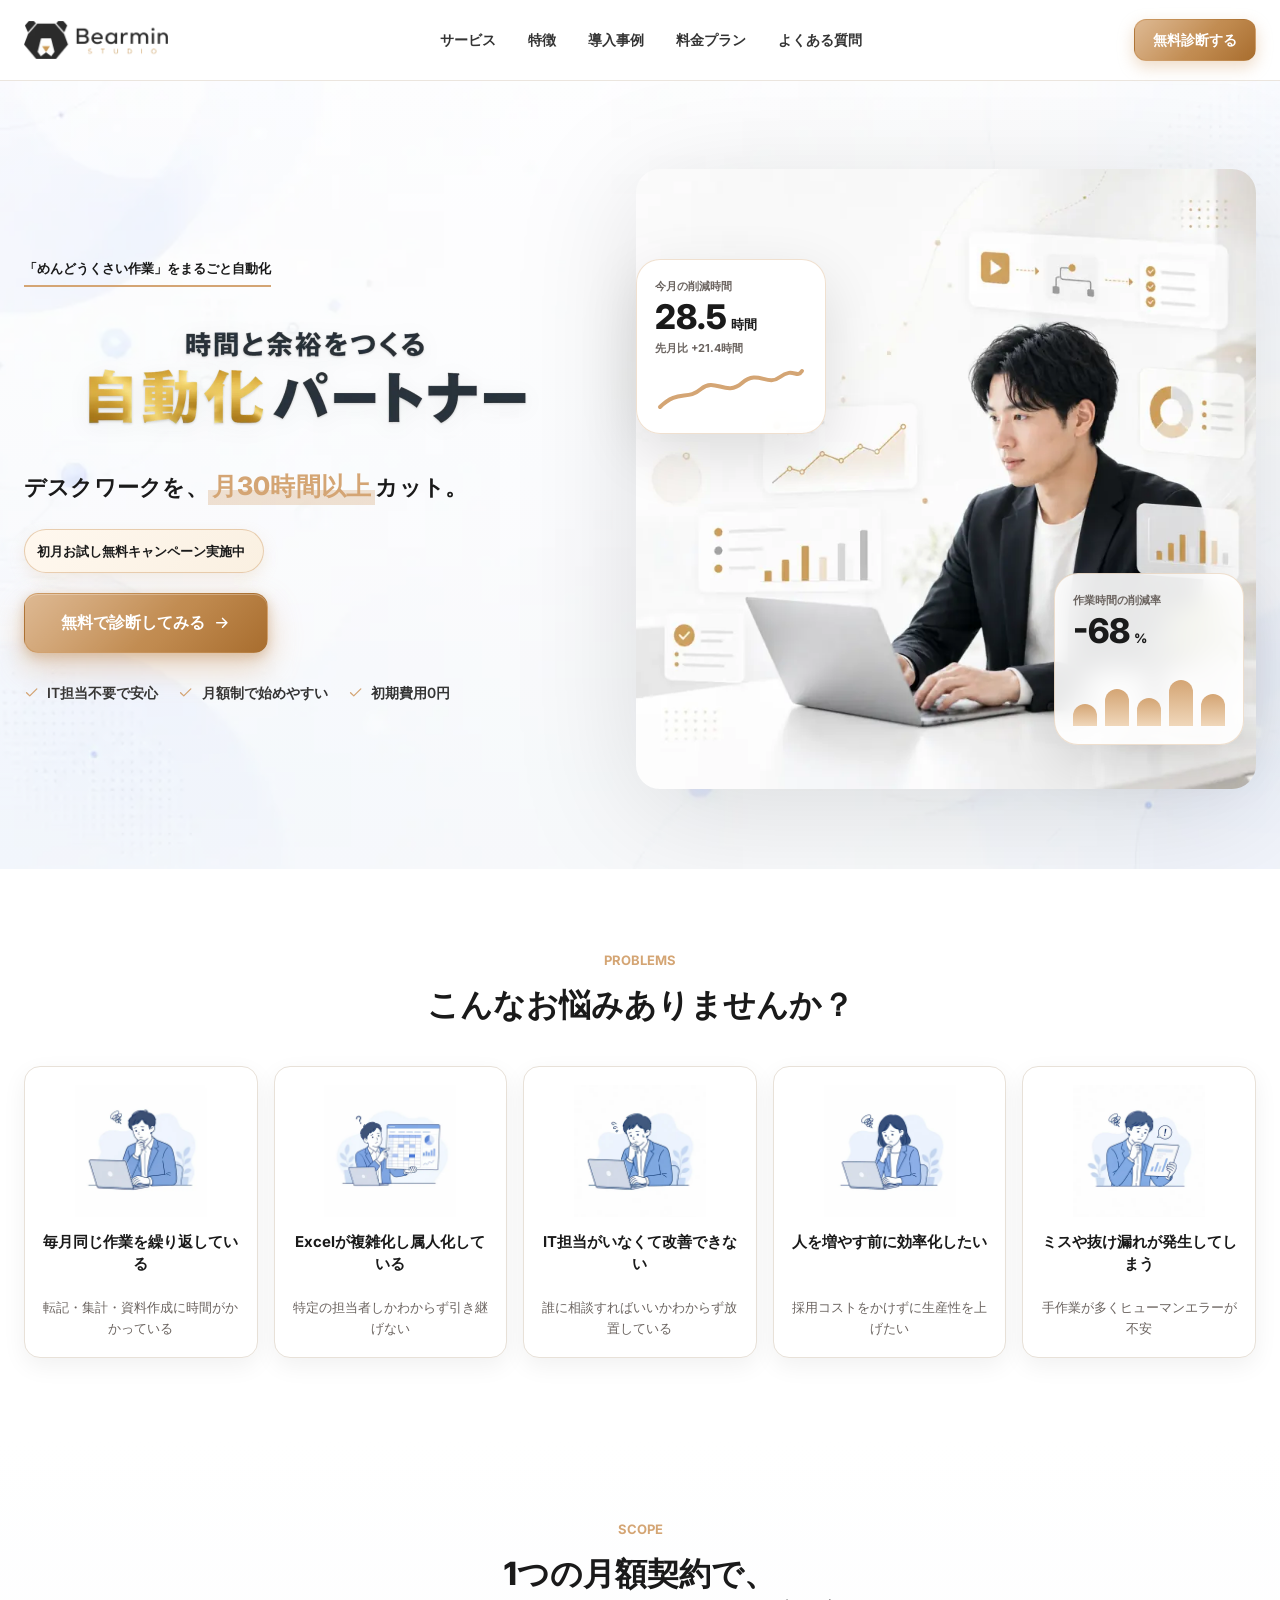
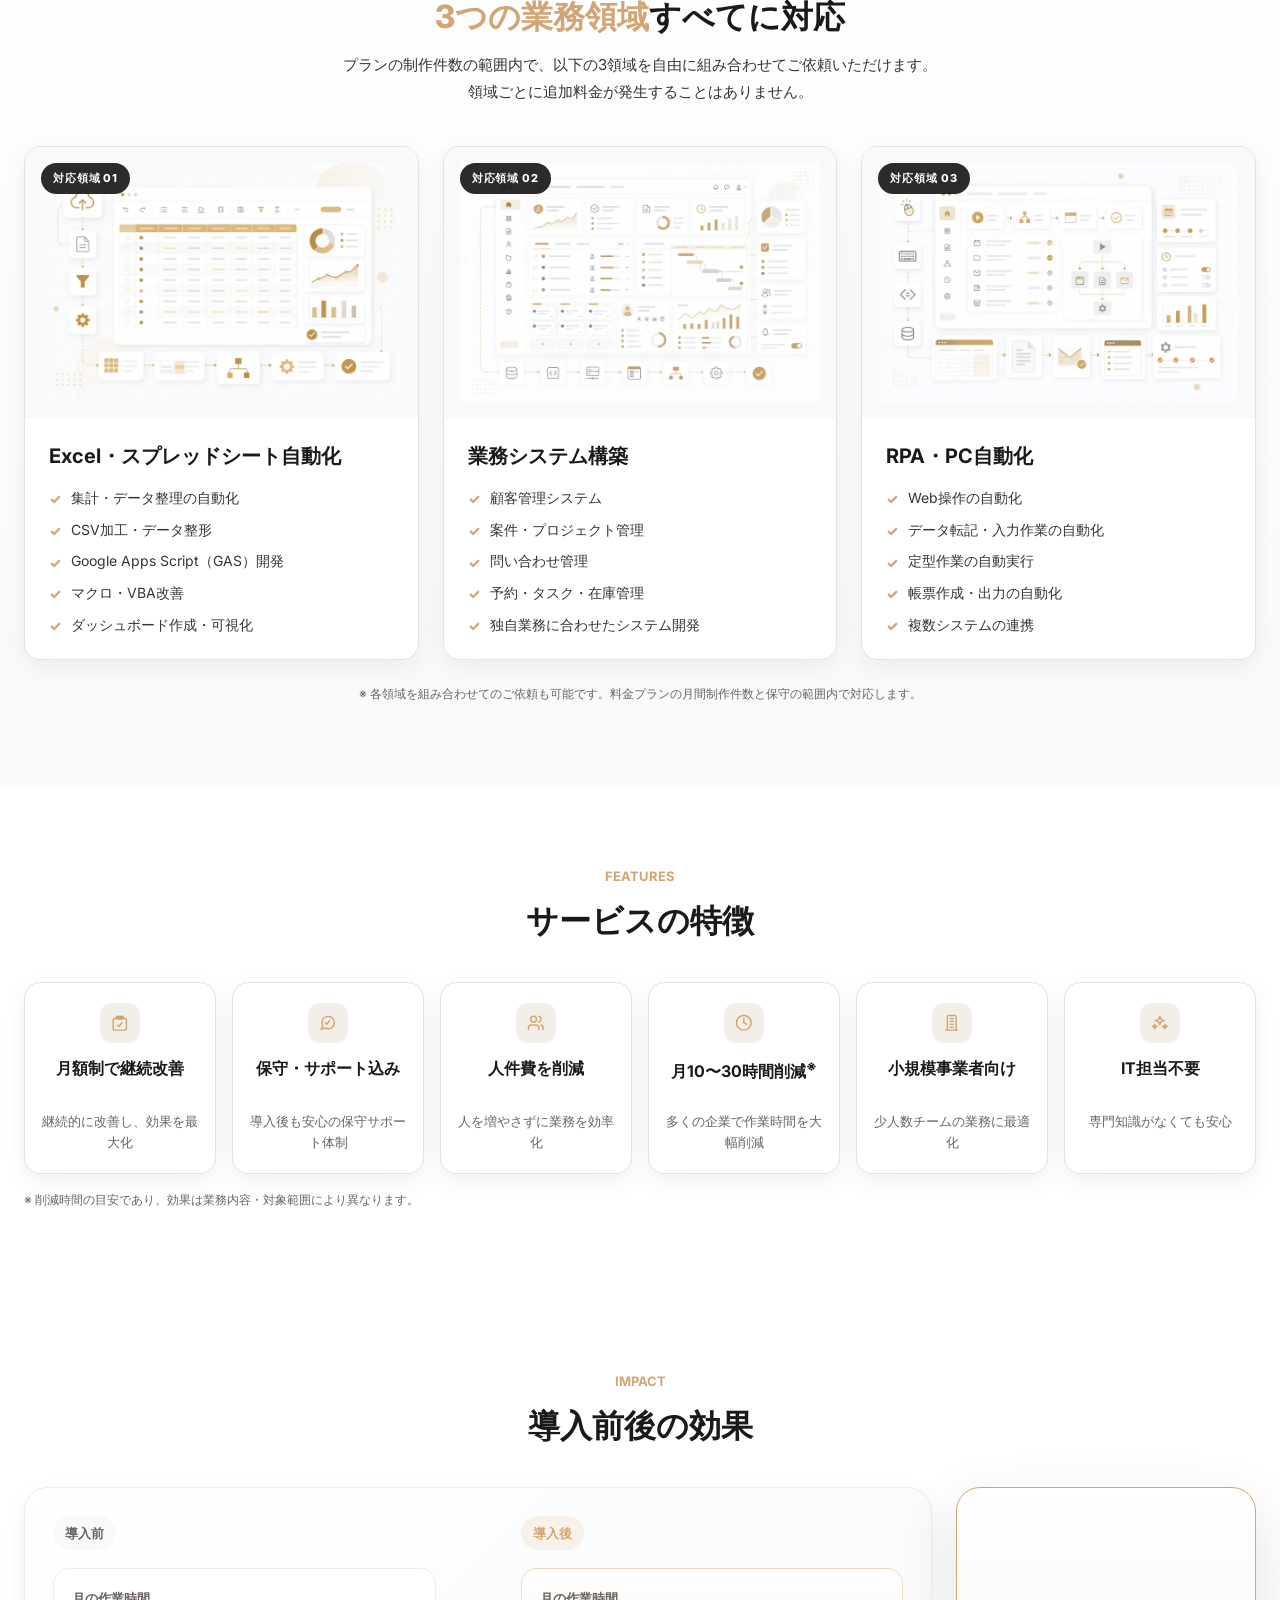
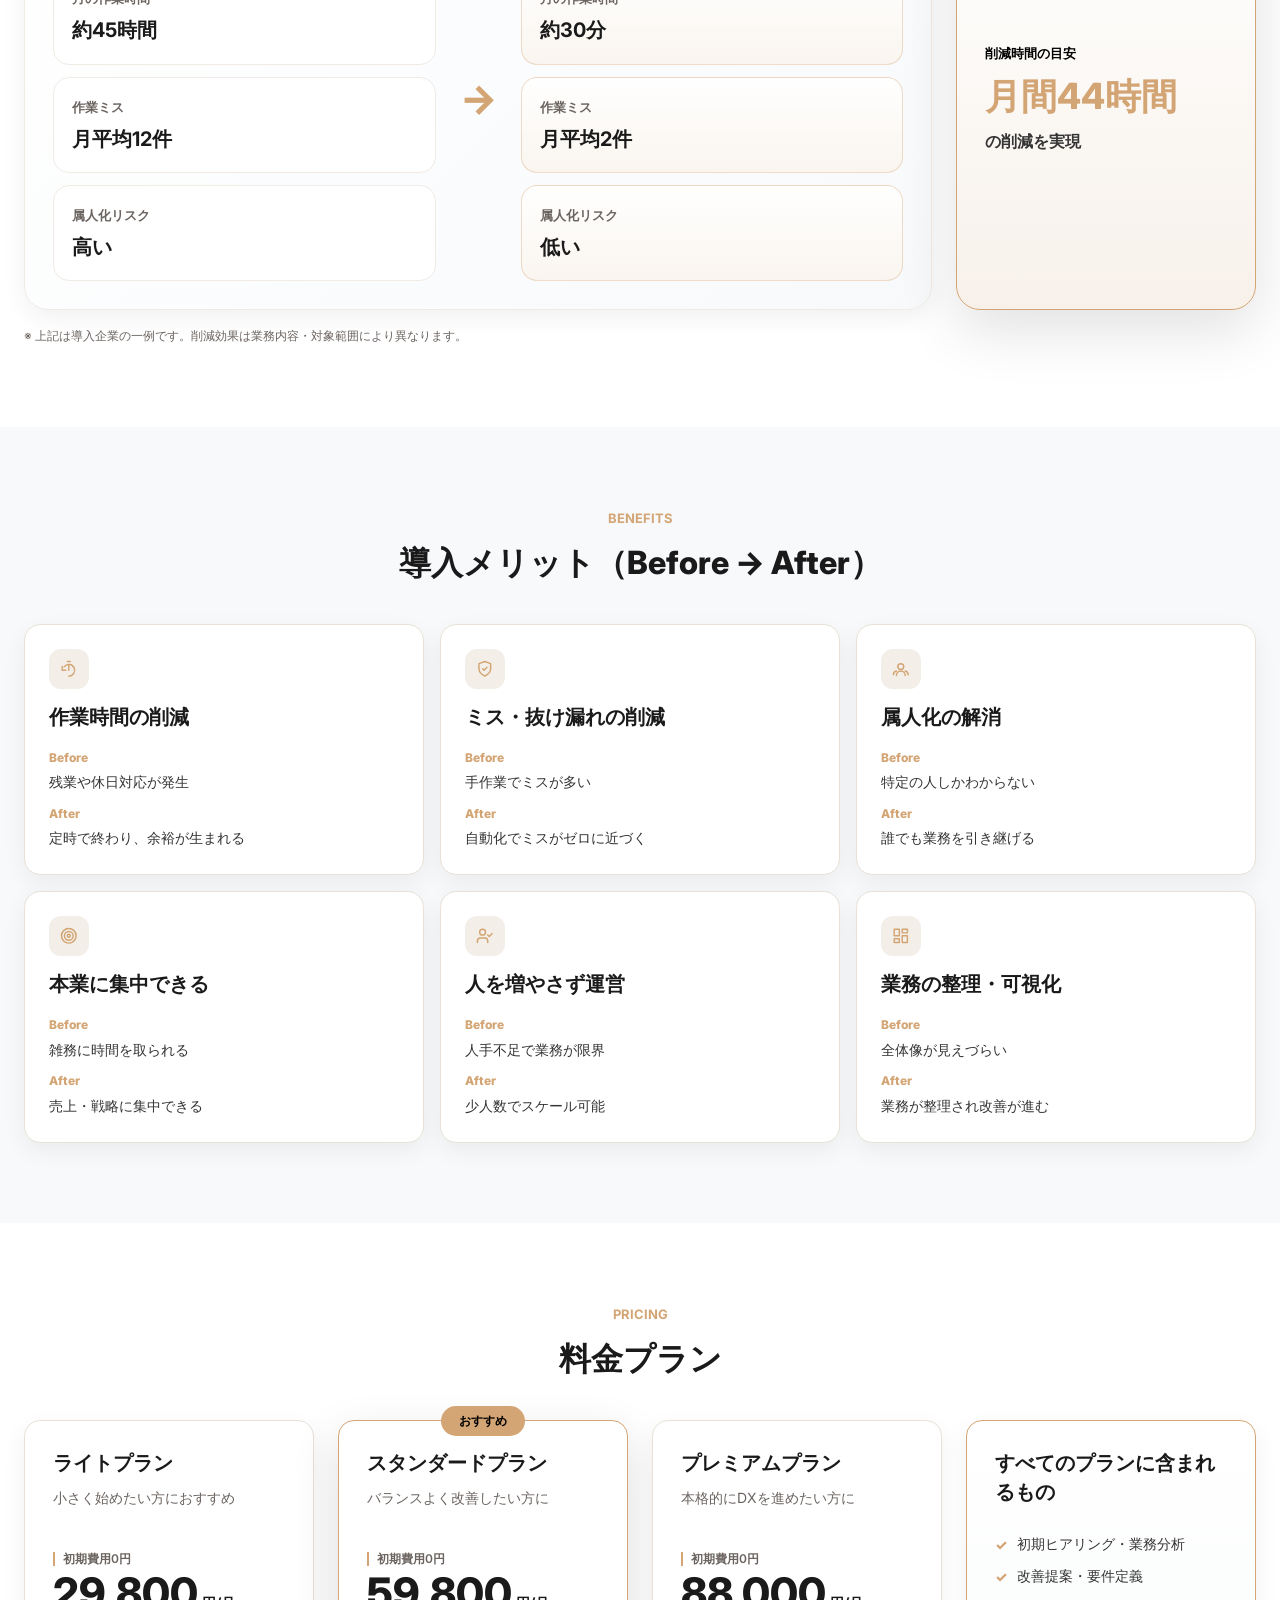
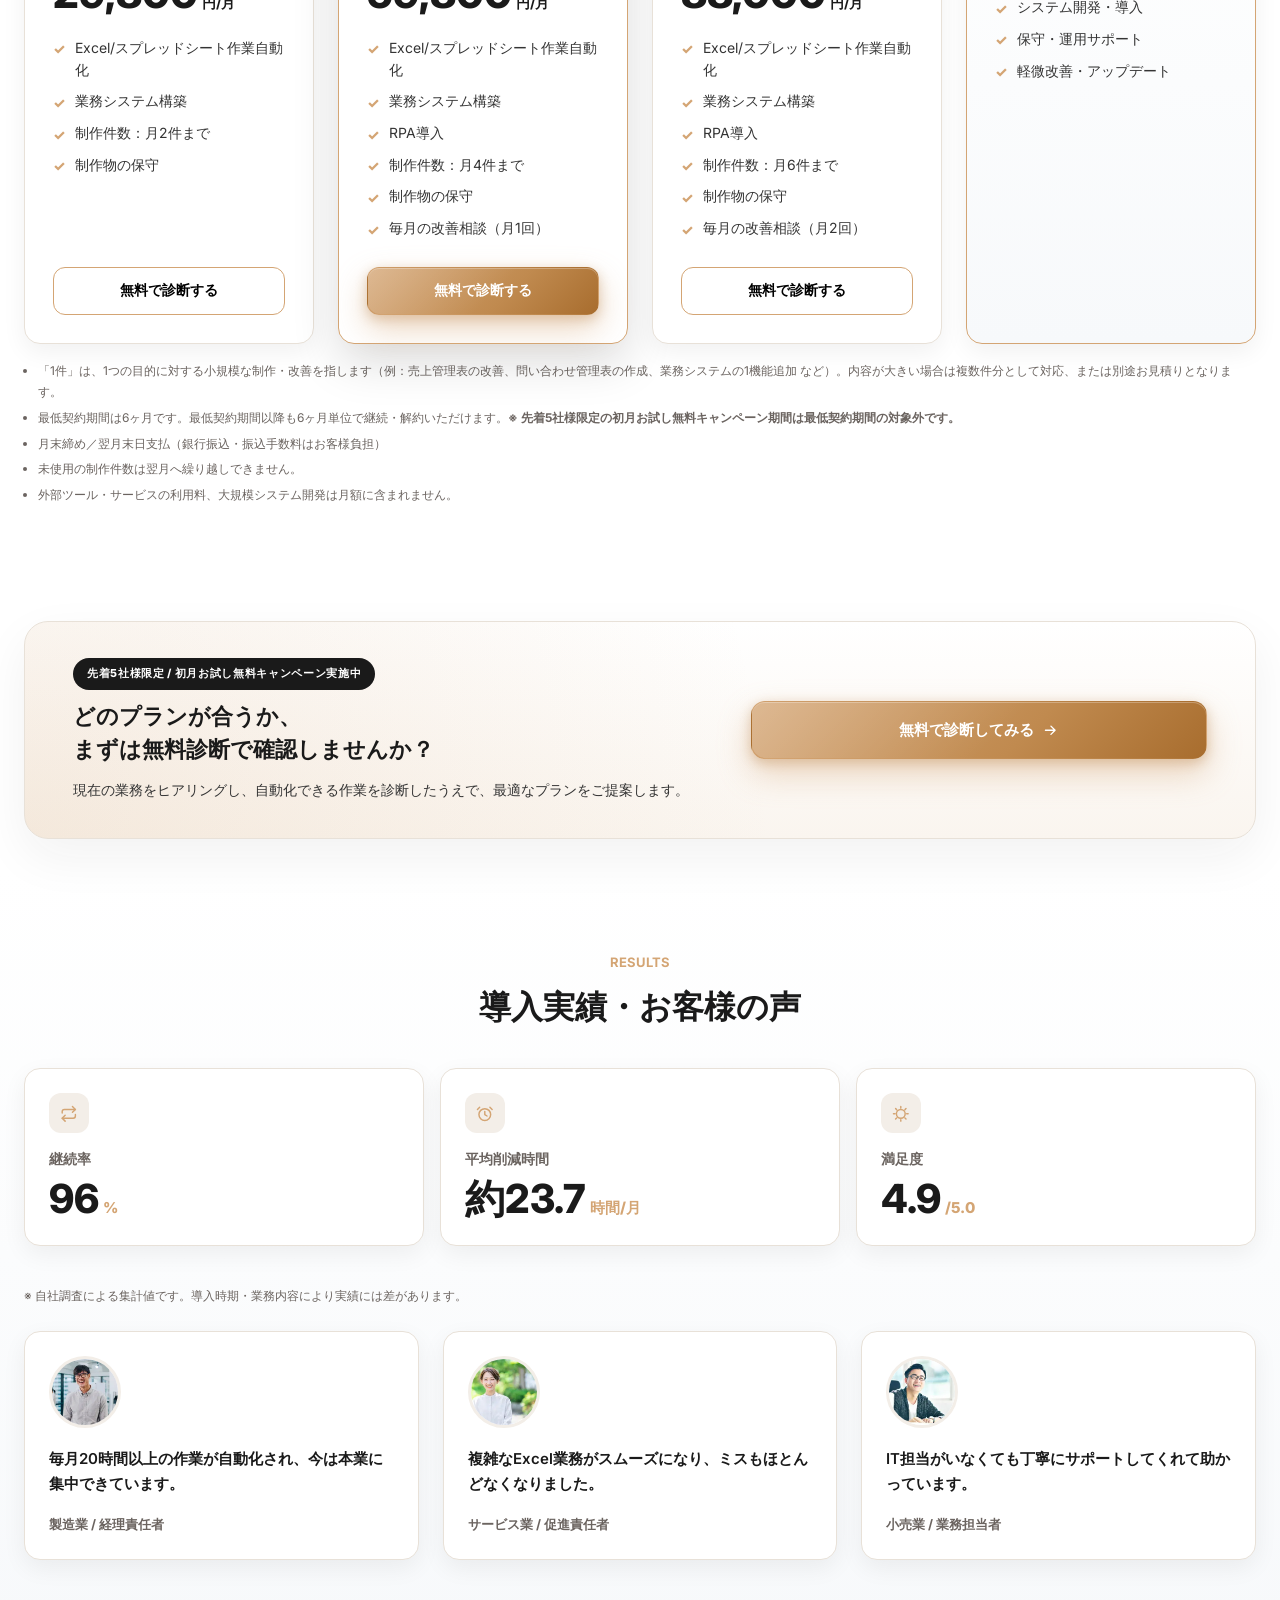
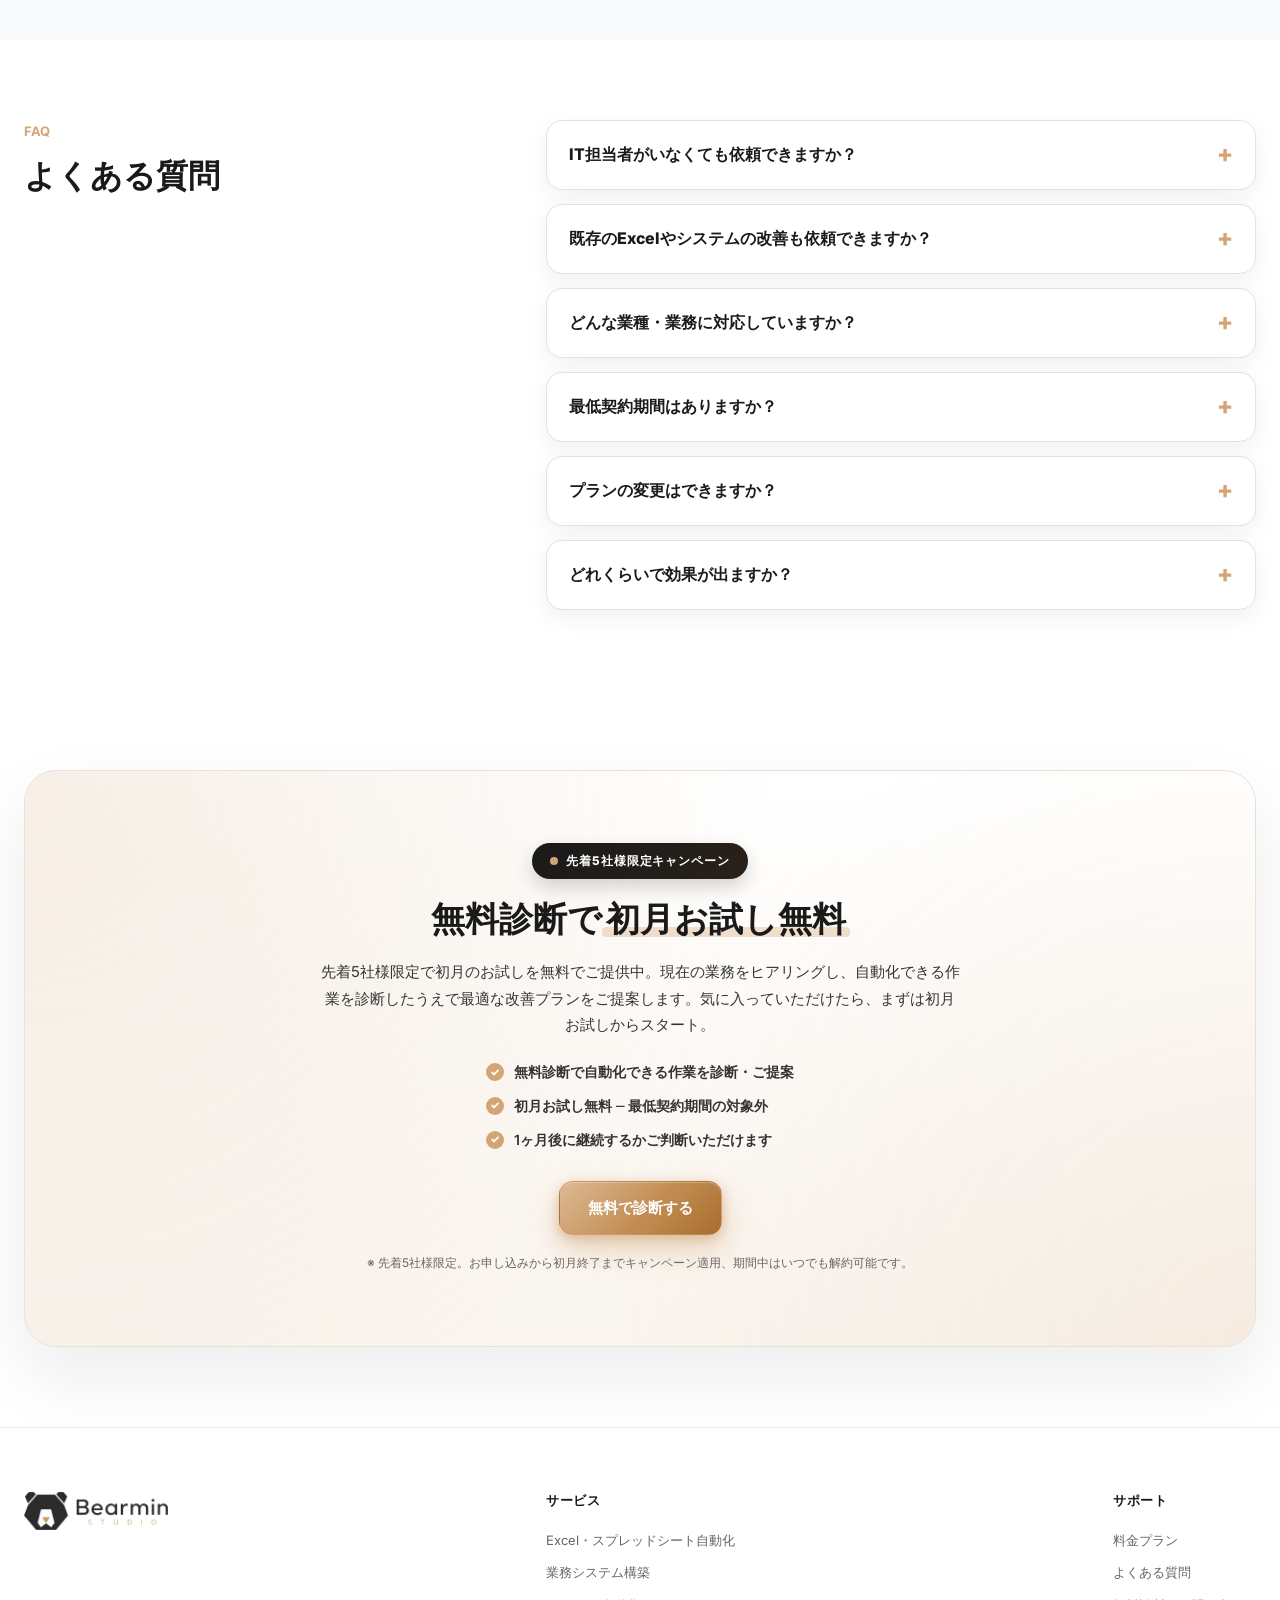
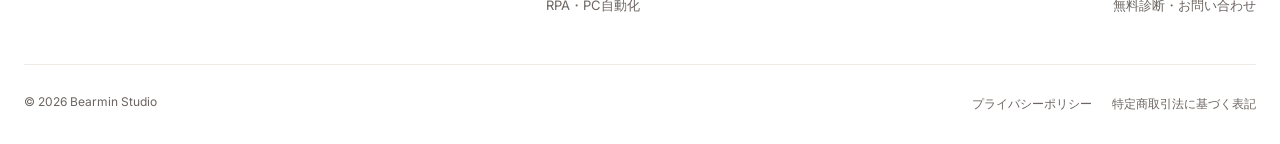
==== commit 41b1d80e: "Noto Sans JP のWebフォントを廃止しシステム日本語フォントへ移行 モバイル回線で Noto Sans JP の woff2 サブセットが14ファイル・ 合計約600KB ダウンロードされ" ====
--- a/index.html
+++ b/index.html
@@ -26,22 +26,23 @@
     <meta name="twitter:image:alt" content="Bearmin Studio - 時間と余裕をつくる自動化パートナー">
     <link rel="preconnect" href="https://fonts.googleapis.com">
     <link rel="preconnect" href="https://fonts.gstatic.com" crossorigin>
+    <link rel="preload" as="image" href="assets/images/background_elements.webp" fetchpriority="high">
     <link rel="preload" as="image" href="assets/images/hero_title.webp" fetchpriority="high">
     <link rel="preload" as="image" href="assets/images/hero_black_gold.webp" fetchpriority="high">
     <link
       rel="preload"
       as="style"
-      href="https://fonts.googleapis.com/css2?family=Inter:wght@600;700;800&family=Noto+Sans+JP:wght@400;700;800&display=swap"
+      href="https://fonts.googleapis.com/css2?family=Inter:wght@600;700;800&display=swap"
     >
     <link
-      href="https://fonts.googleapis.com/css2?family=Inter:wght@600;700;800&family=Noto+Sans+JP:wght@400;700;800&display=swap"
+      href="https://fonts.googleapis.com/css2?family=Inter:wght@600;700;800&display=swap"
       rel="stylesheet"
       media="print"
       onload="this.media='all'"
     >
     <noscript>
       <link
-        href="https://fonts.googleapis.com/css2?family=Inter:wght@600;700;800&family=Noto+Sans+JP:wght@400;700;800&display=swap"
+        href="https://fonts.googleapis.com/css2?family=Inter:wght@600;700;800&display=swap"
         rel="stylesheet"
       >
     </noscript>
--- a/styles.css
+++ b/styles.css
@@ -21,8 +21,8 @@
   --shadow-card: 0 8px 24px rgba(0, 0, 0, 0.06);
   --shadow-floating: 0 20px 60px rgba(0, 0, 0, 0.12);
   --shadow-button: 0 8px 20px rgba(0, 0, 0, 0.2);
-  --font-primary: "Noto Sans JP", "Inter", system-ui, -apple-system, BlinkMacSystemFont, sans-serif;
-  --font-numeric: "Inter", "Noto Sans JP", system-ui, sans-serif;
+  --font-primary: "Inter", -apple-system, BlinkMacSystemFont, "Hiragino Kaku Gothic ProN", "Hiragino Sans", "Yu Gothic", "YuGothic", "Meiryo", system-ui, sans-serif;
+  --font-numeric: "Inter", -apple-system, BlinkMacSystemFont, system-ui, sans-serif;
 }
 
 * {
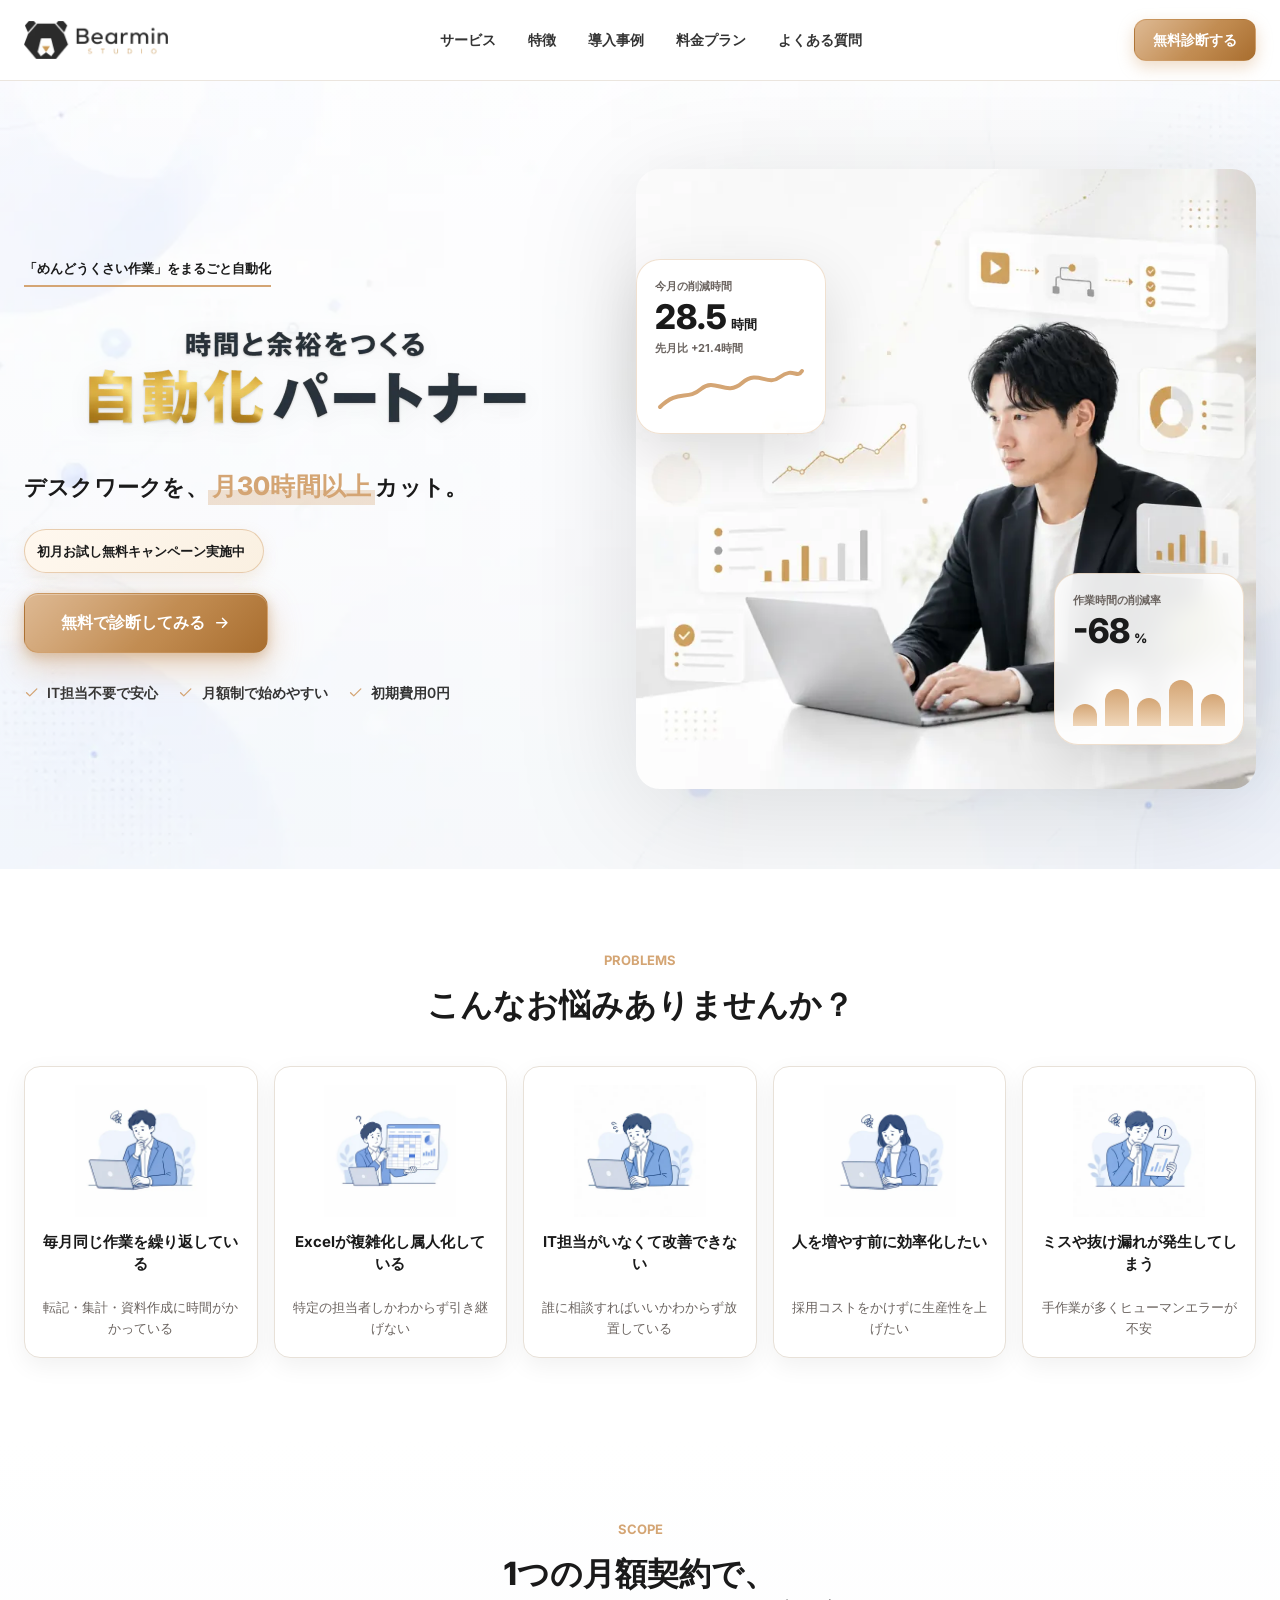
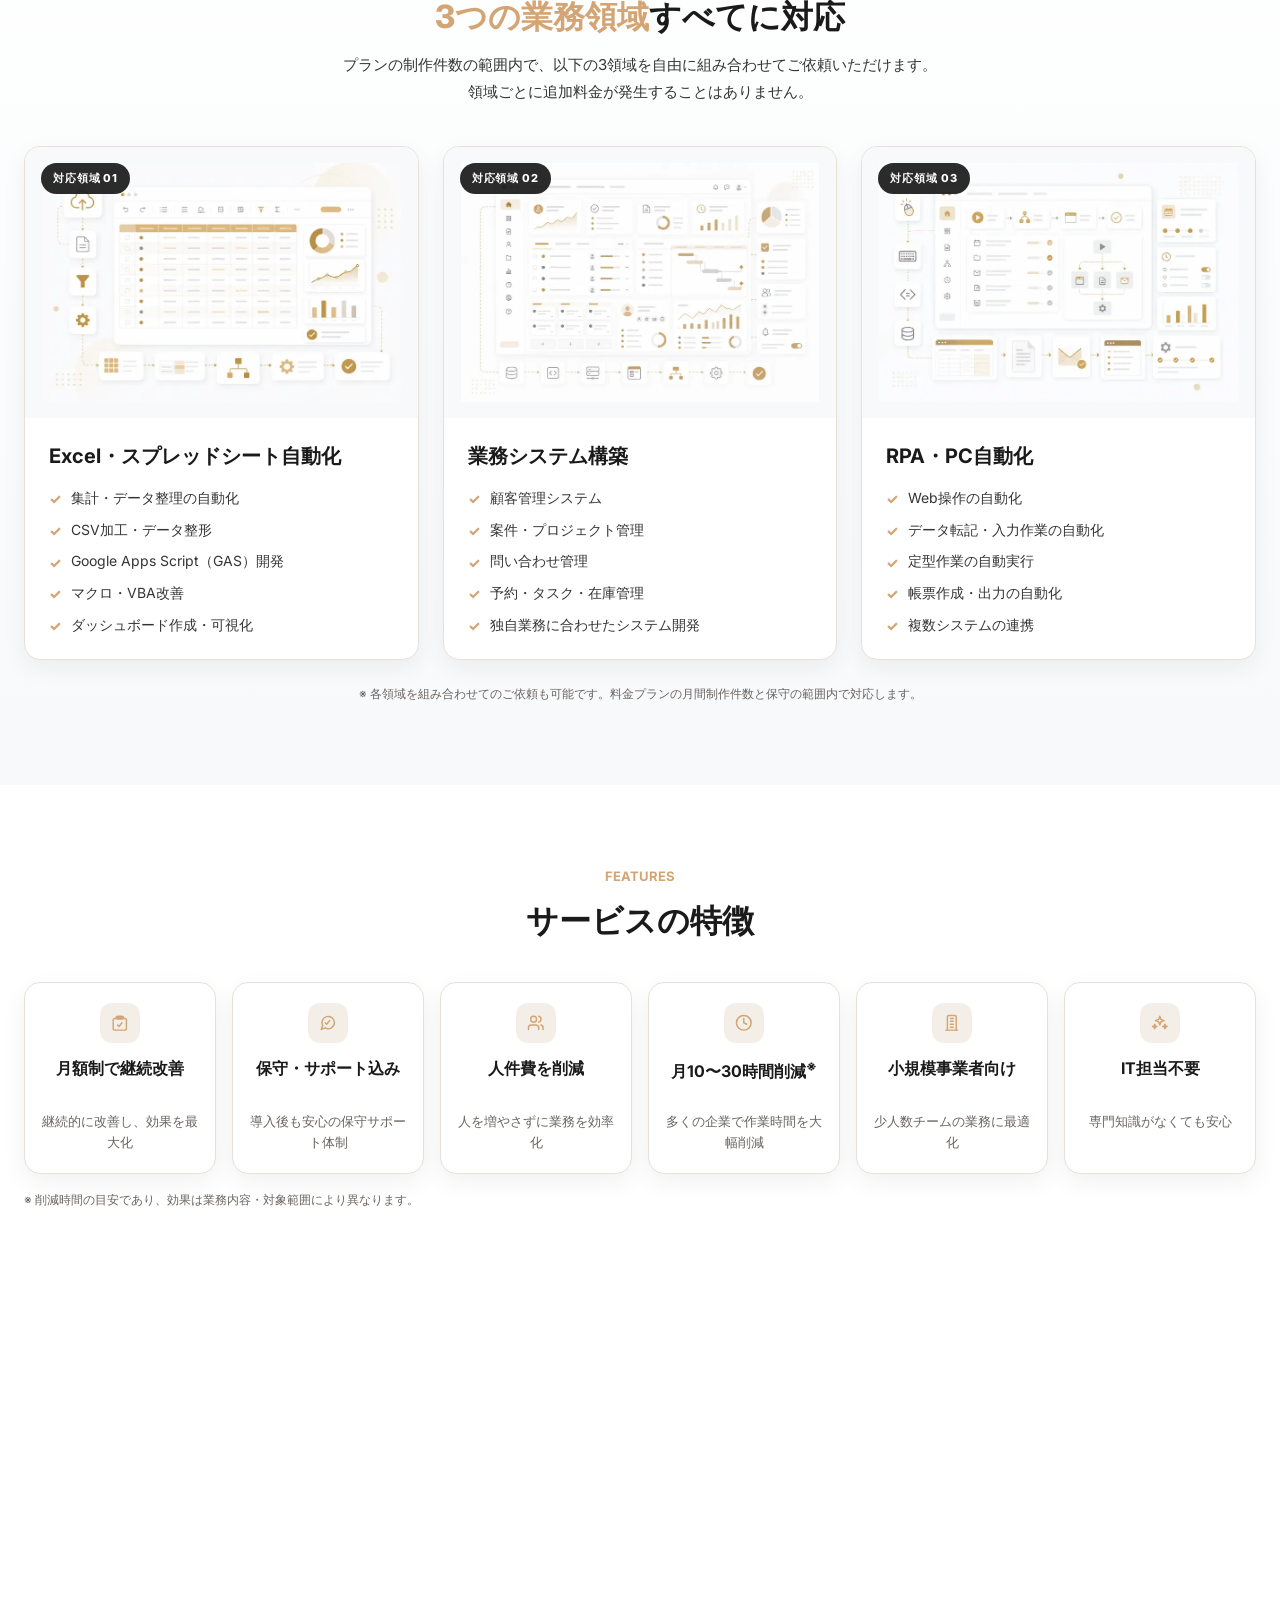
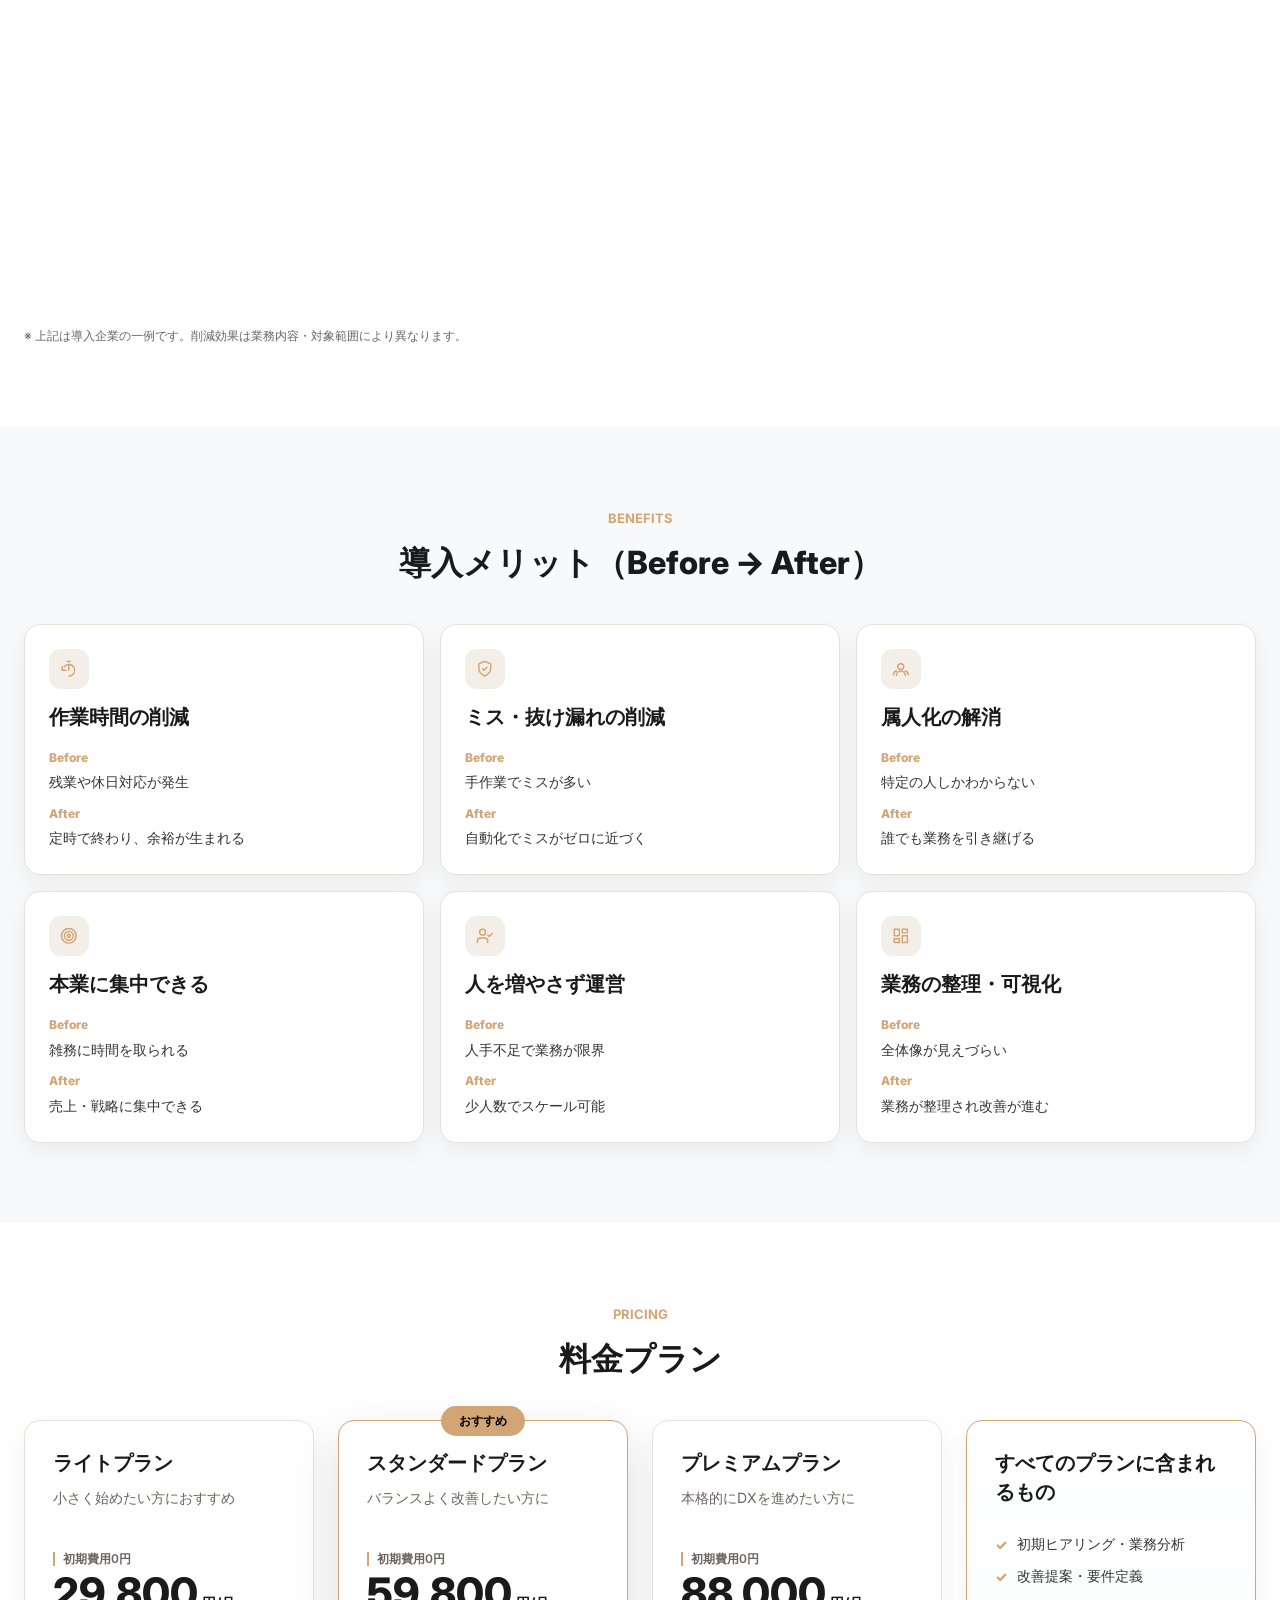
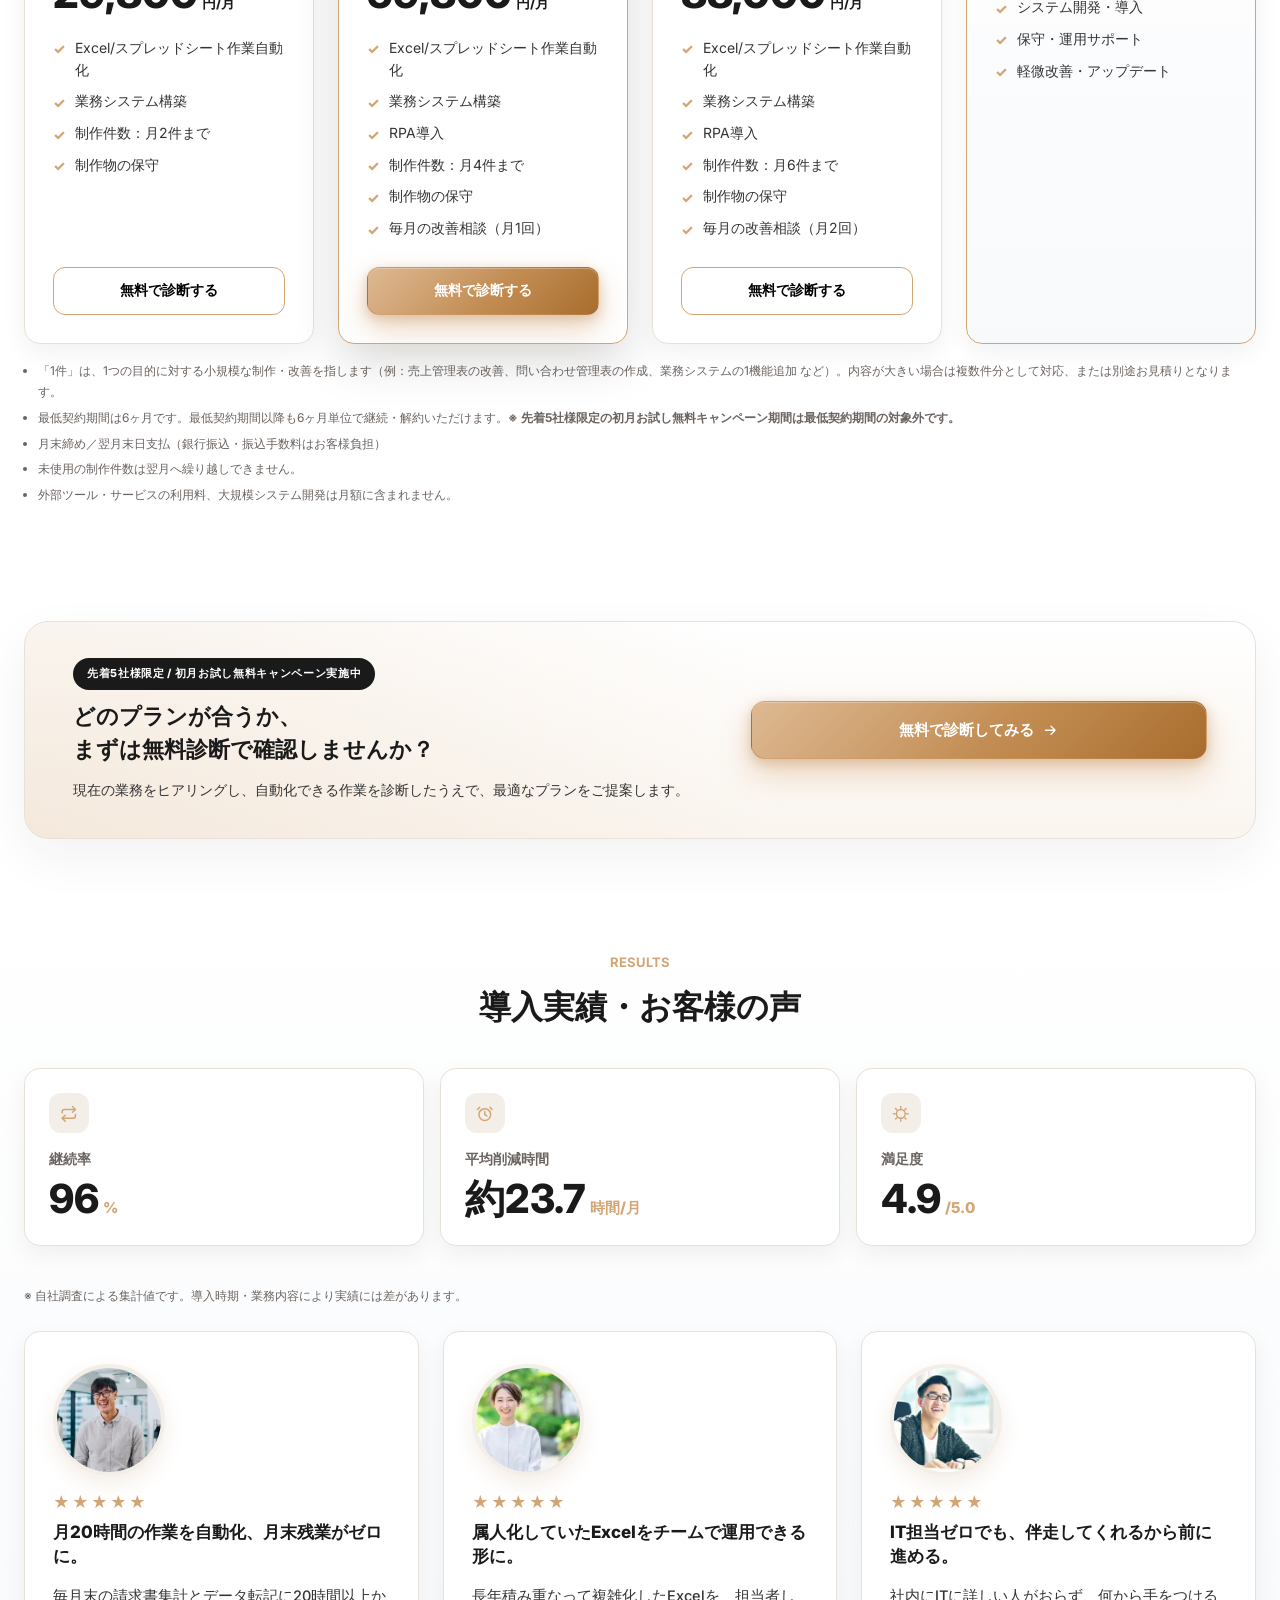
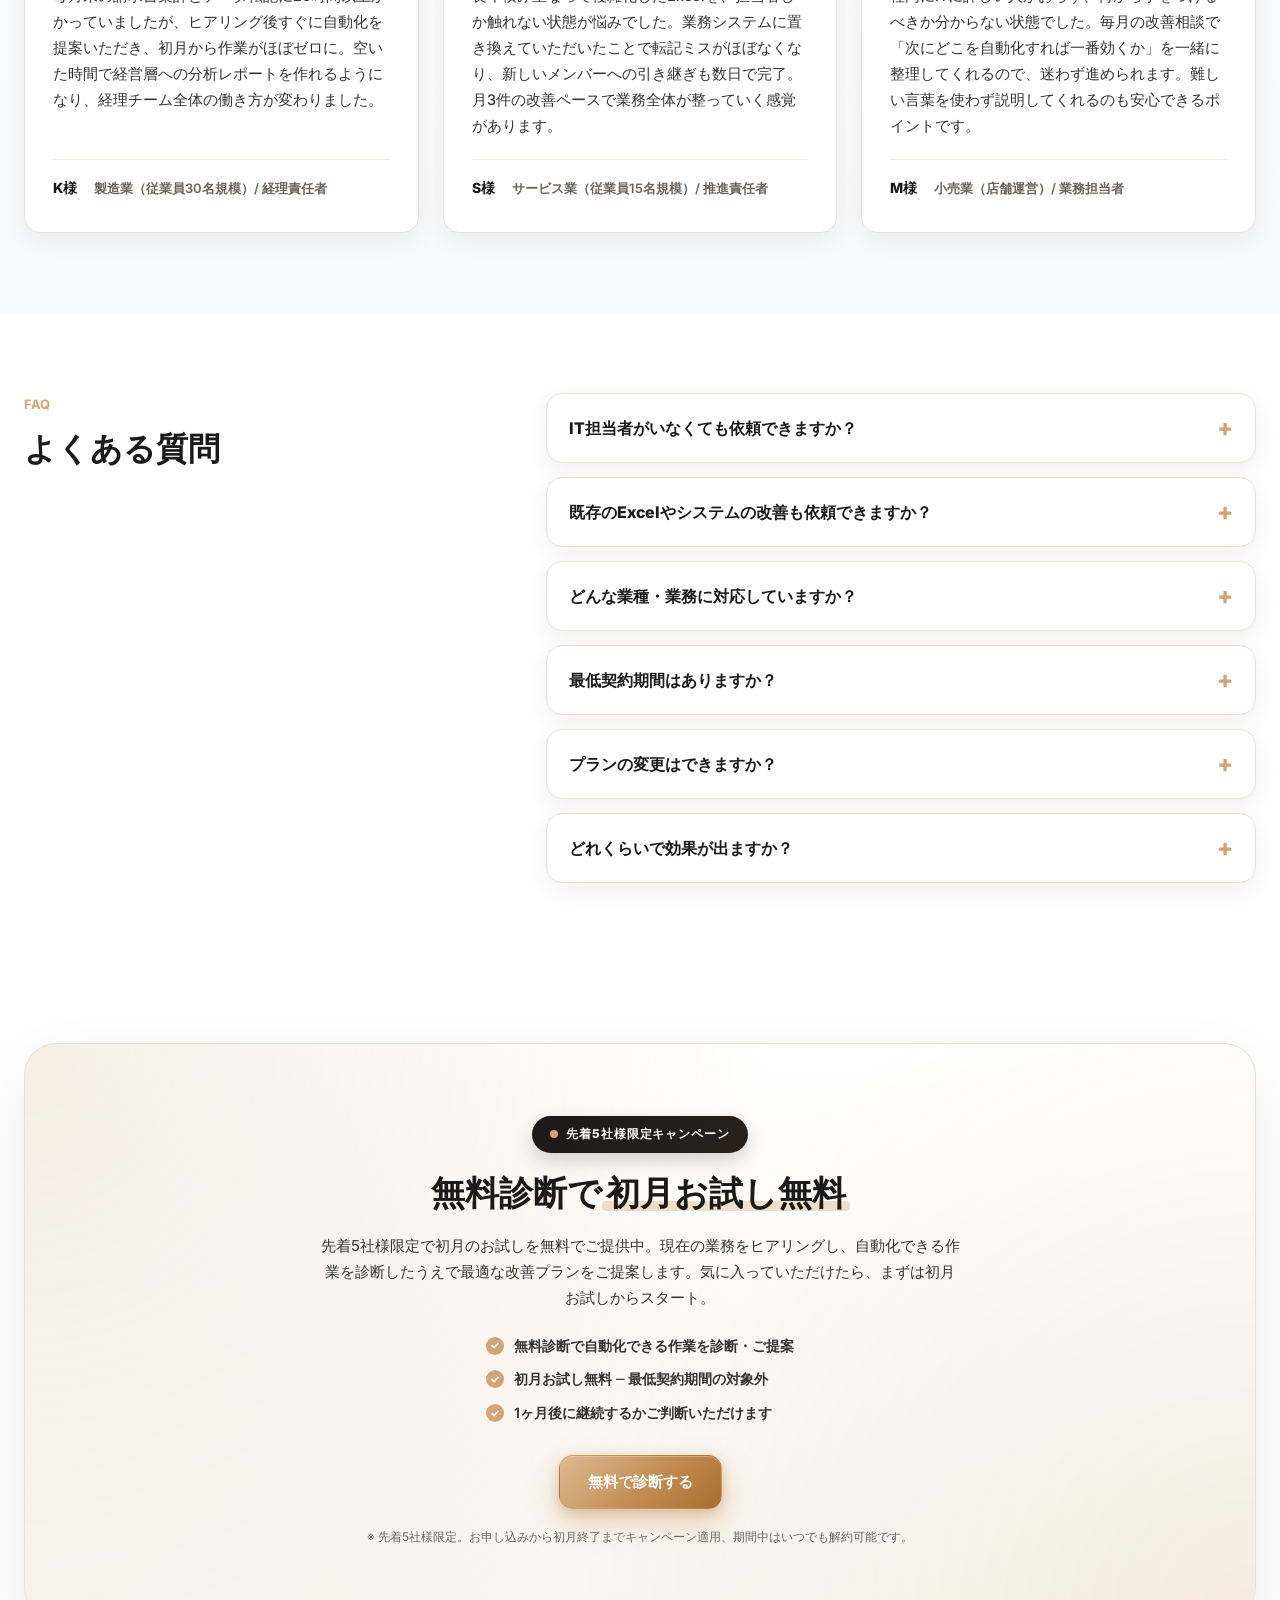
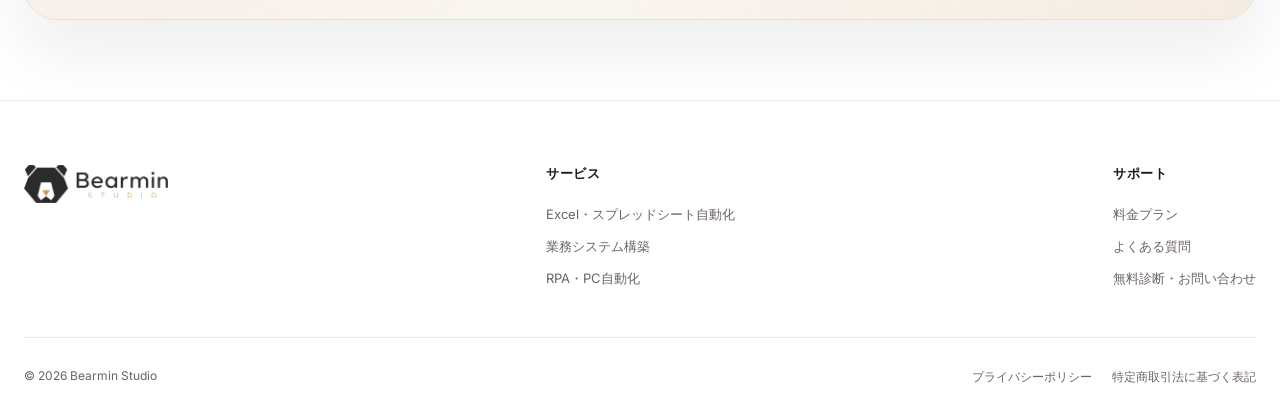
==== commit b65962e1: "お客様の声カードを刷新：画像拡大＋評価/見出し/詳細引用を追加 Co-Authored-By: Claude Opus 4.7 (1M context) <noreply@anthropic.com>" ====
--- a/index.html
+++ b/index.html
@@ -585,18 +585,24 @@
             <div class="testimonial-grid">
               <article class="testimonial-card reveal">
                 <img src="assets/images/testimonial_avatar_01.webp" alt="製造業の経理責任者のポートレート" loading="lazy" width="427" height="240">
-                <blockquote>毎月20時間以上の作業が自動化され、今は本業に集中できています。</blockquote>
-                <p>製造業 / 経理責任者</p>
+                <div class="testimonial-rating" aria-label="評価 5段階中 5">★★★★★</div>
+                <h3 class="testimonial-title">月20時間の作業を自動化、月末残業がゼロに。</h3>
+                <blockquote>毎月末の請求書集計とデータ転記に20時間以上かかっていましたが、ヒアリング後すぐに自動化を提案いただき、初月から作業がほぼゼロに。空いた時間で経営層への分析レポートを作れるようになり、経理チーム全体の働き方が変わりました。</blockquote>
+                <p><strong>K様</strong>　製造業（従業員30名規模）/ 経理責任者</p>
               </article>
               <article class="testimonial-card reveal">
-                <img src="assets/images/testimonial_avatar_02.webp" alt="サービス業の促進責任者のポートレート" loading="lazy" width="360" height="240">
-                <blockquote>複雑なExcel業務がスムーズになり、ミスもほとんどなくなりました。</blockquote>
-                <p>サービス業 / 促進責任者</p>
+                <img src="assets/images/testimonial_avatar_02.webp" alt="サービス業の推進責任者のポートレート" loading="lazy" width="360" height="240">
+                <div class="testimonial-rating" aria-label="評価 5段階中 5">★★★★★</div>
+                <h3 class="testimonial-title">属人化していたExcelをチームで運用できる形に。</h3>
+                <blockquote>長年積み重なって複雑化したExcelを、担当者しか触れない状態が悩みでした。業務システムに置き換えていただいたことで転記ミスがほぼなくなり、新しいメンバーへの引き継ぎも数日で完了。月3件の改善ペースで業務全体が整っていく感覚があります。</blockquote>
+                <p><strong>S様</strong>　サービス業（従業員15名規模）/ 推進責任者</p>
               </article>
               <article class="testimonial-card reveal">
                 <img src="assets/images/testimonial_avatar_03.webp" alt="小売業の業務担当者のポートレート" loading="lazy" width="360" height="240">
-                <blockquote>IT担当がいなくても丁寧にサポートしてくれて助かっています。</blockquote>
-                <p>小売業 / 業務担当者</p>
+                <div class="testimonial-rating" aria-label="評価 5段階中 5">★★★★★</div>
+                <h3 class="testimonial-title">IT担当ゼロでも、伴走してくれるから前に進める。</h3>
+                <blockquote>社内にITに詳しい人がおらず、何から手をつけるべきか分からない状態でした。毎月の改善相談で「次にどこを自動化すれば一番効くか」を一緒に整理してくれるので、迷わず進められます。難しい言葉を使わず説明してくれるのも安心できるポイントです。</blockquote>
+                <p><strong>M様</strong>　小売業（店舗運営）/ 業務担当者</p>
               </article>
             </div>
           </div>
@@ -632,7 +638,7 @@
             </details>
             <details class="faq-item reveal">
               <summary>どれくらいで効果が出ますか？</summary>
-              <p>定型業務の自動化であれば、初月から削減時間を実感できるケースがあります。効果は業務内容や対象範囲により異なります。</p>
+              <p>納品翌日から効果を実感いただけます。1件の自動化で月10〜30時間の作業削減、転記・集計ミスが月12件から2件程度に減った事例があります。継続契約で対象業務を広げていくほど削減時間は積み上がり、月40時間以上の削減を実現した企業様も。属人化の解消や担当者の心理的負担の軽減など、数値以外の効果も同時に得られます。※効果は業務内容・対象範囲により異なります。</p>
             </details>
           </div>
         </div>
--- a/styles.css
+++ b/styles.css
@@ -1137,31 +1137,61 @@
 }
 
 .testimonial-card {
-  padding: 24px;
+  display: flex;
+  flex-direction: column;
+  padding: 32px 28px;
 }
 
 .testimonial-card img {
-  width: 72px;
-  height: 72px;
+  width: 112px;
+  height: 112px;
   margin-bottom: 18px;
-  border: 3px solid var(--color-primary-light);
+  border: 4px solid var(--color-primary-light);
   border-radius: 50%;
   object-fit: cover;
+  box-shadow: 0 8px 20px rgba(168, 109, 46, 0.12);
+}
+
+.testimonial-rating {
+  margin-bottom: 10px;
+  color: var(--color-accent-gold);
+  font-size: 16px;
+  letter-spacing: 2px;
+  line-height: 1;
+}
+
+.testimonial-title {
+  margin: 0 0 14px;
+  font-size: 17px;
+  font-weight: 800;
+  line-height: 1.45;
+  color: var(--color-text-heading);
 }
 
 .testimonial-card blockquote {
-  margin: 0 0 16px;
-  color: var(--color-text-heading);
-  font-size: 15px;
-  font-weight: 600;
-  line-height: 1.7;
+  position: relative;
+  margin: 0 0 20px;
+  color: var(--color-text-body);
+  font-size: 14.5px;
+  font-weight: 500;
+  line-height: 1.8;
 }
 
 .testimonial-card p {
+  margin-top: auto;
   margin-bottom: 0;
+  padding-top: 16px;
+  border-top: 1px solid var(--color-border-soft);
   color: var(--color-text-muted);
   font-size: 13px;
-  font-weight: 700;
+  font-weight: 600;
+}
+
+.testimonial-card p strong {
+  margin-right: 4px;
+  color: var(--color-text-heading);
+  font-size: 14px;
+  font-weight: 800;
 }
 
 .faq-layout {
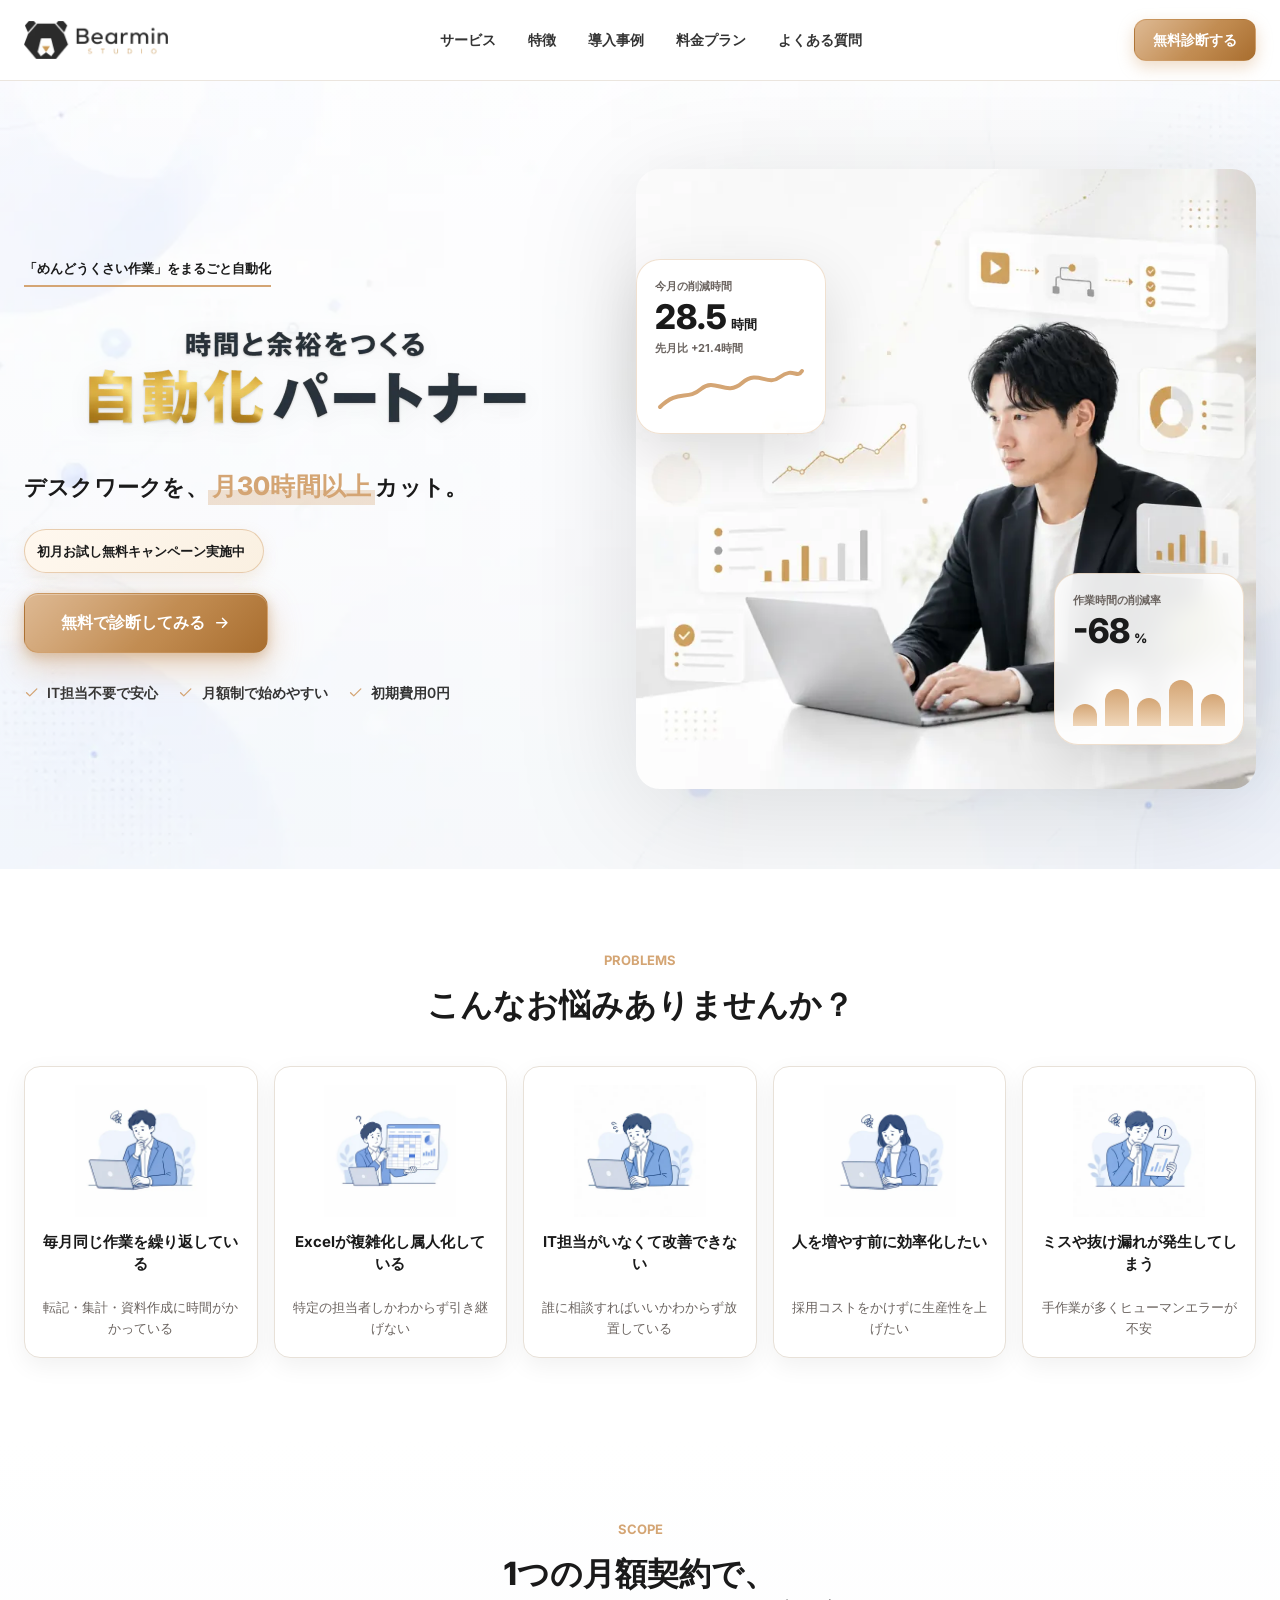
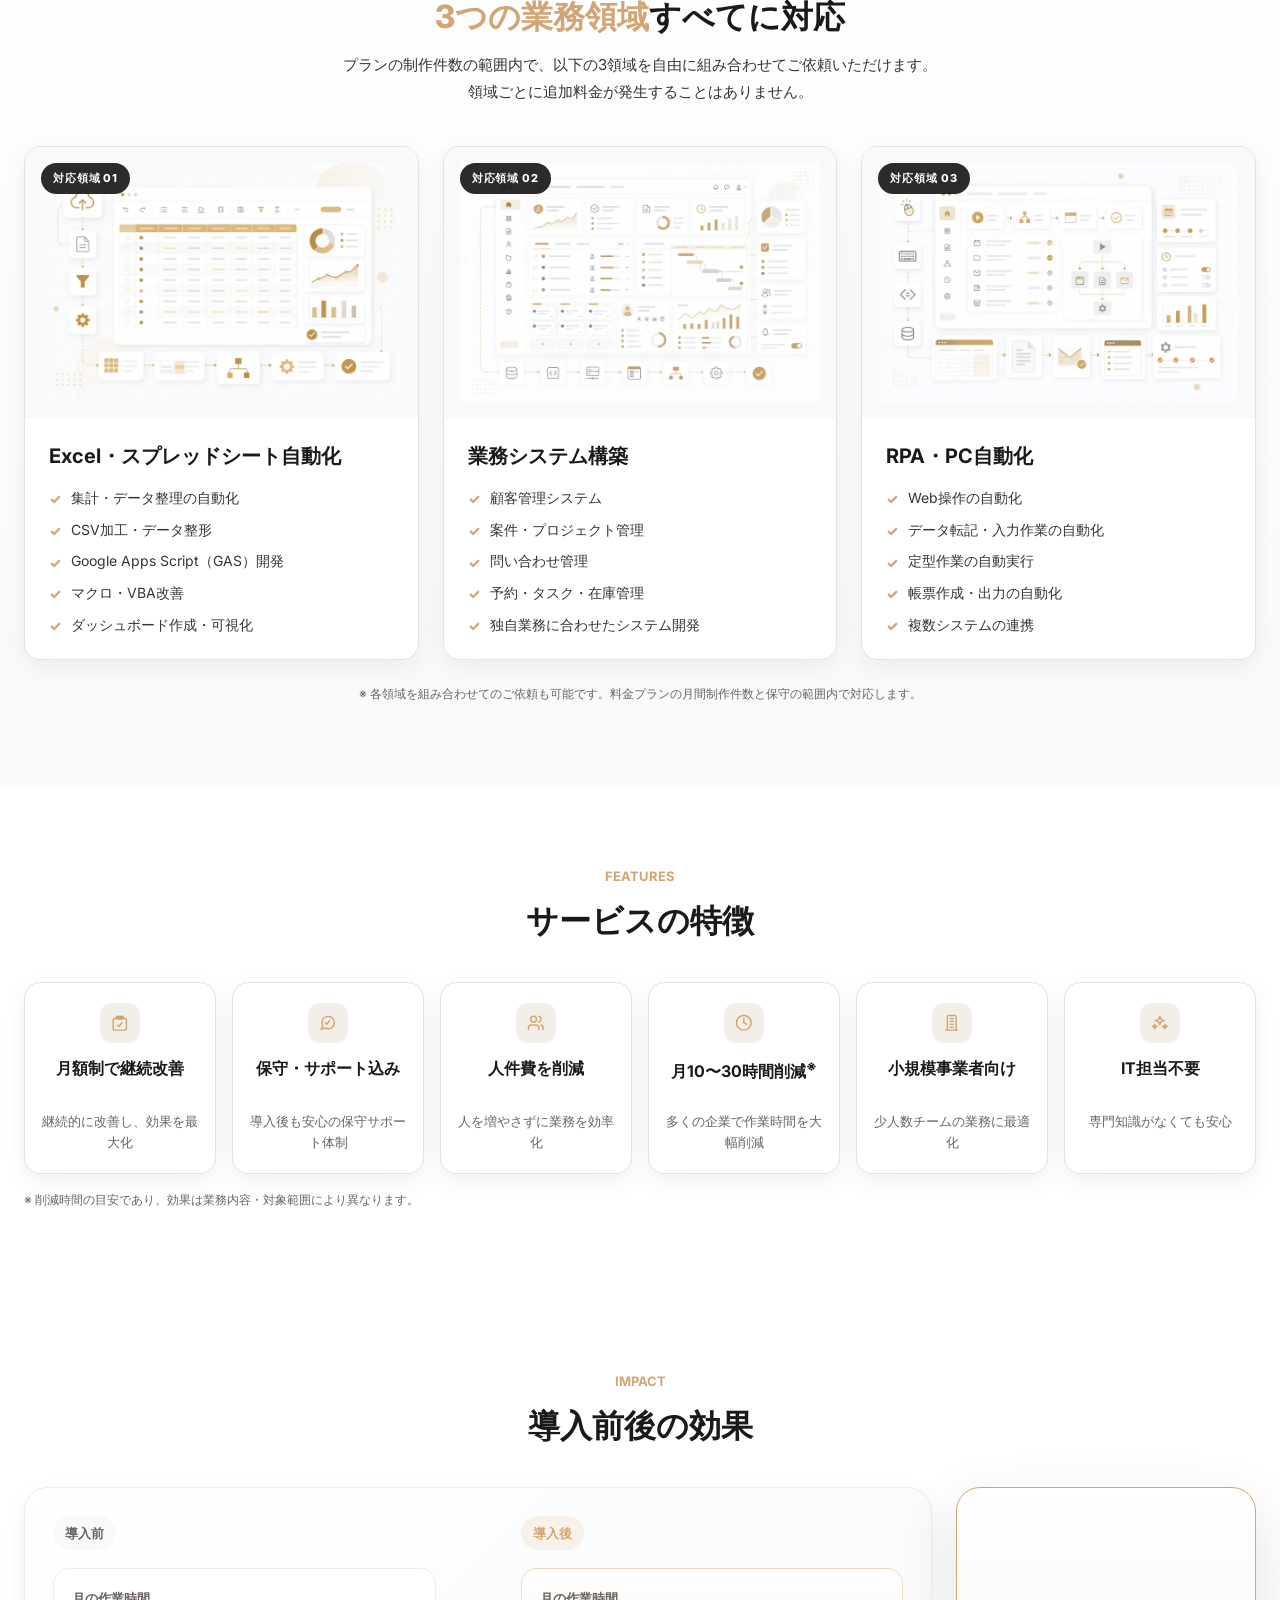
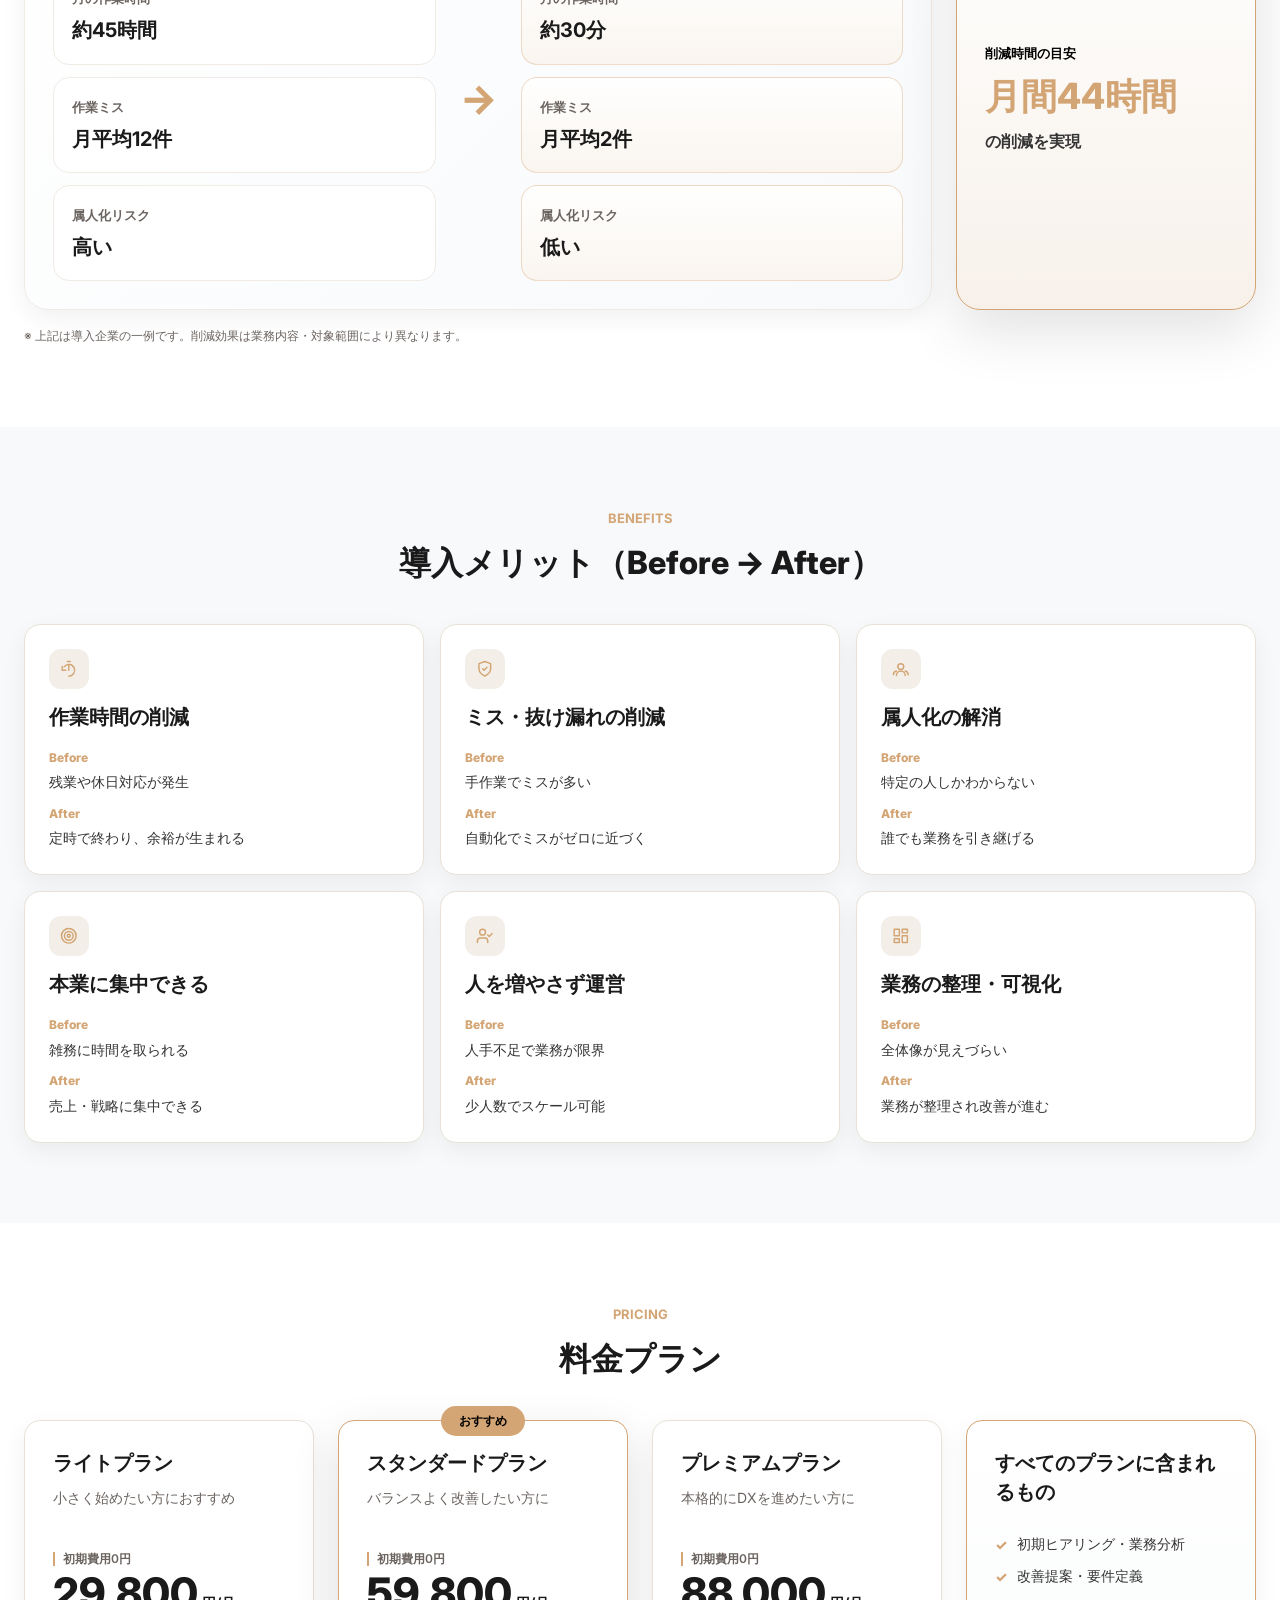
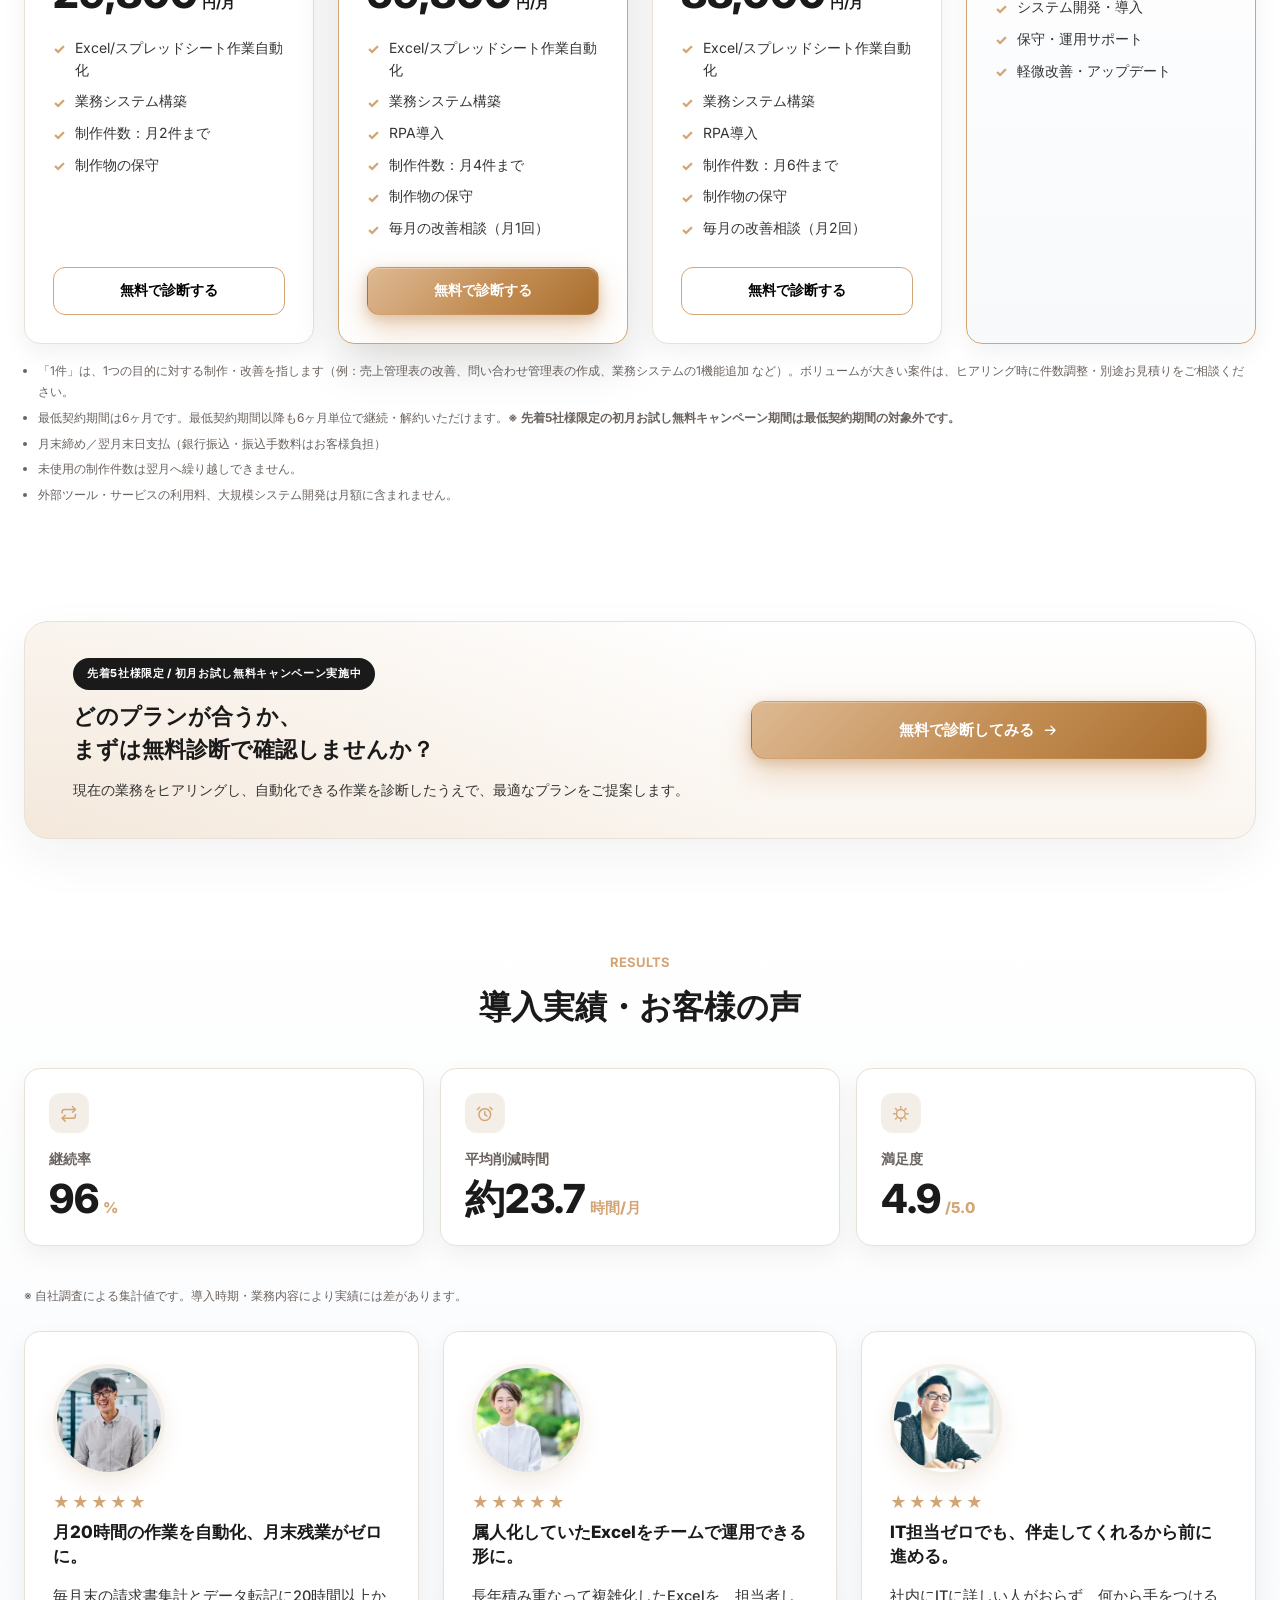
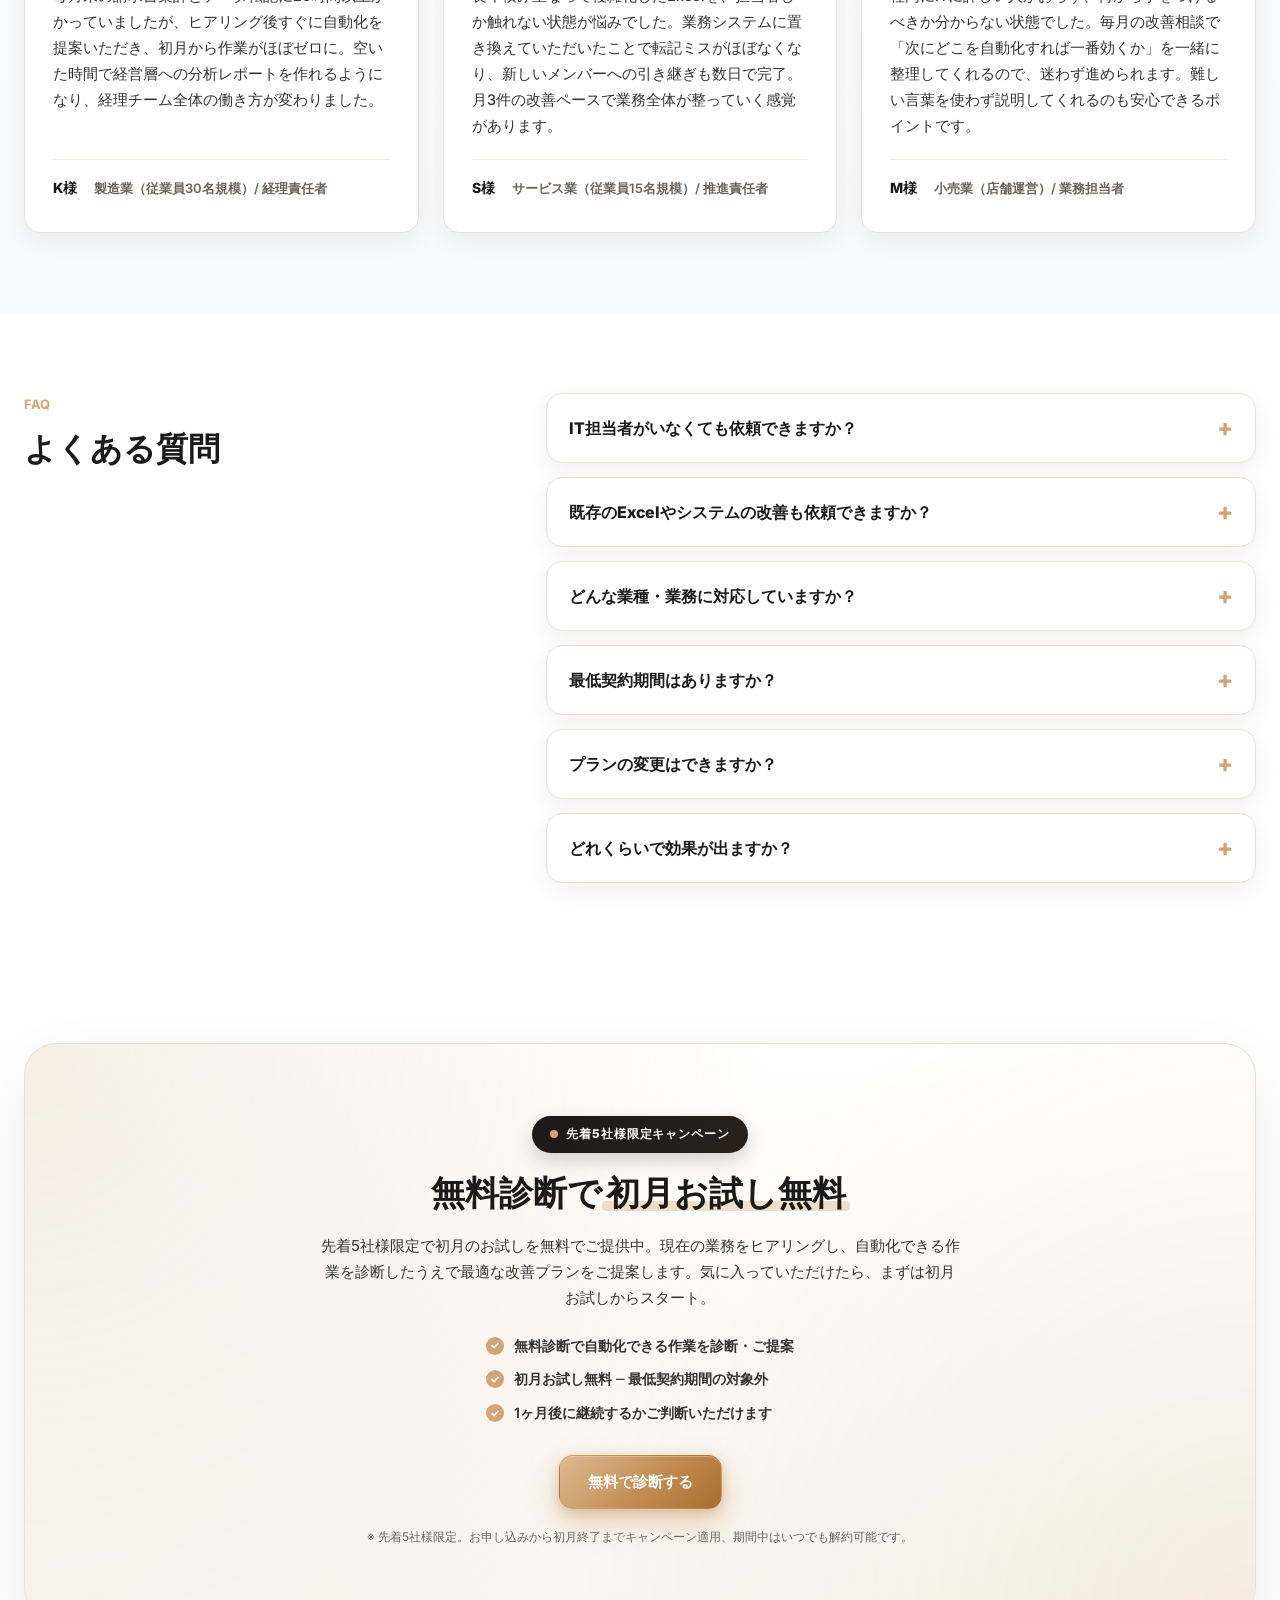
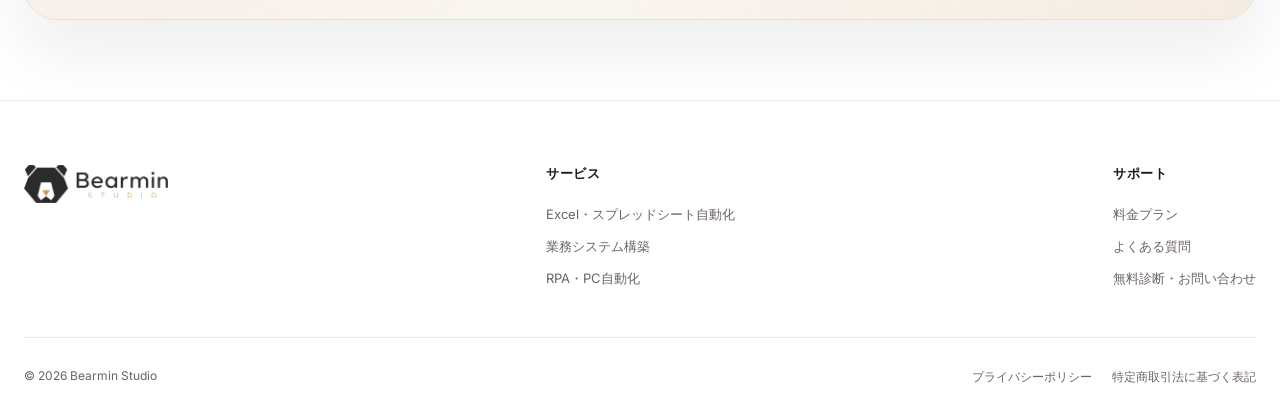
==== commit 91822658: "料金プラン注釈：「小規模」表現を削除し相談ベースの文面に修正 Co-Authored-By: Claude Opus 4.7 (1M context) <noreply@anthropic.com>" ====
--- a/index.html
+++ b/index.html
@@ -530,7 +530,7 @@
             </aside>
           </div>
           <ul class="section-note-list">
-            <li>「1件」は、1つの目的に対する小規模な制作・改善を指します（例：売上管理表の改善、問い合わせ管理表の作成、業務システムの1機能追加 など）。内容が大きい場合は複数件分として対応、または別途お見積りとなります。</li>
+            <li>「1件」は、1つの目的に対する制作・改善を指します（例：売上管理表の改善、問い合わせ管理表の作成、業務システムの1機能追加 など）。ボリュームが大きい案件は、ヒアリング時に件数調整・別途お見積りをご相談ください。</li>
             <li>最低契約期間は6ヶ月です。最低契約期間以降も6ヶ月単位で継続・解約いただけます。<strong class="campaign-only">※ 先着5社様限定の初月お試し無料キャンペーン期間は最低契約期間の対象外です。</strong></li>
             <li>月末締め／翌月末日支払（銀行振込・振込手数料はお客様負担）</li>
             <li>未使用の制作件数は翌月へ繰り越しできません。</li>
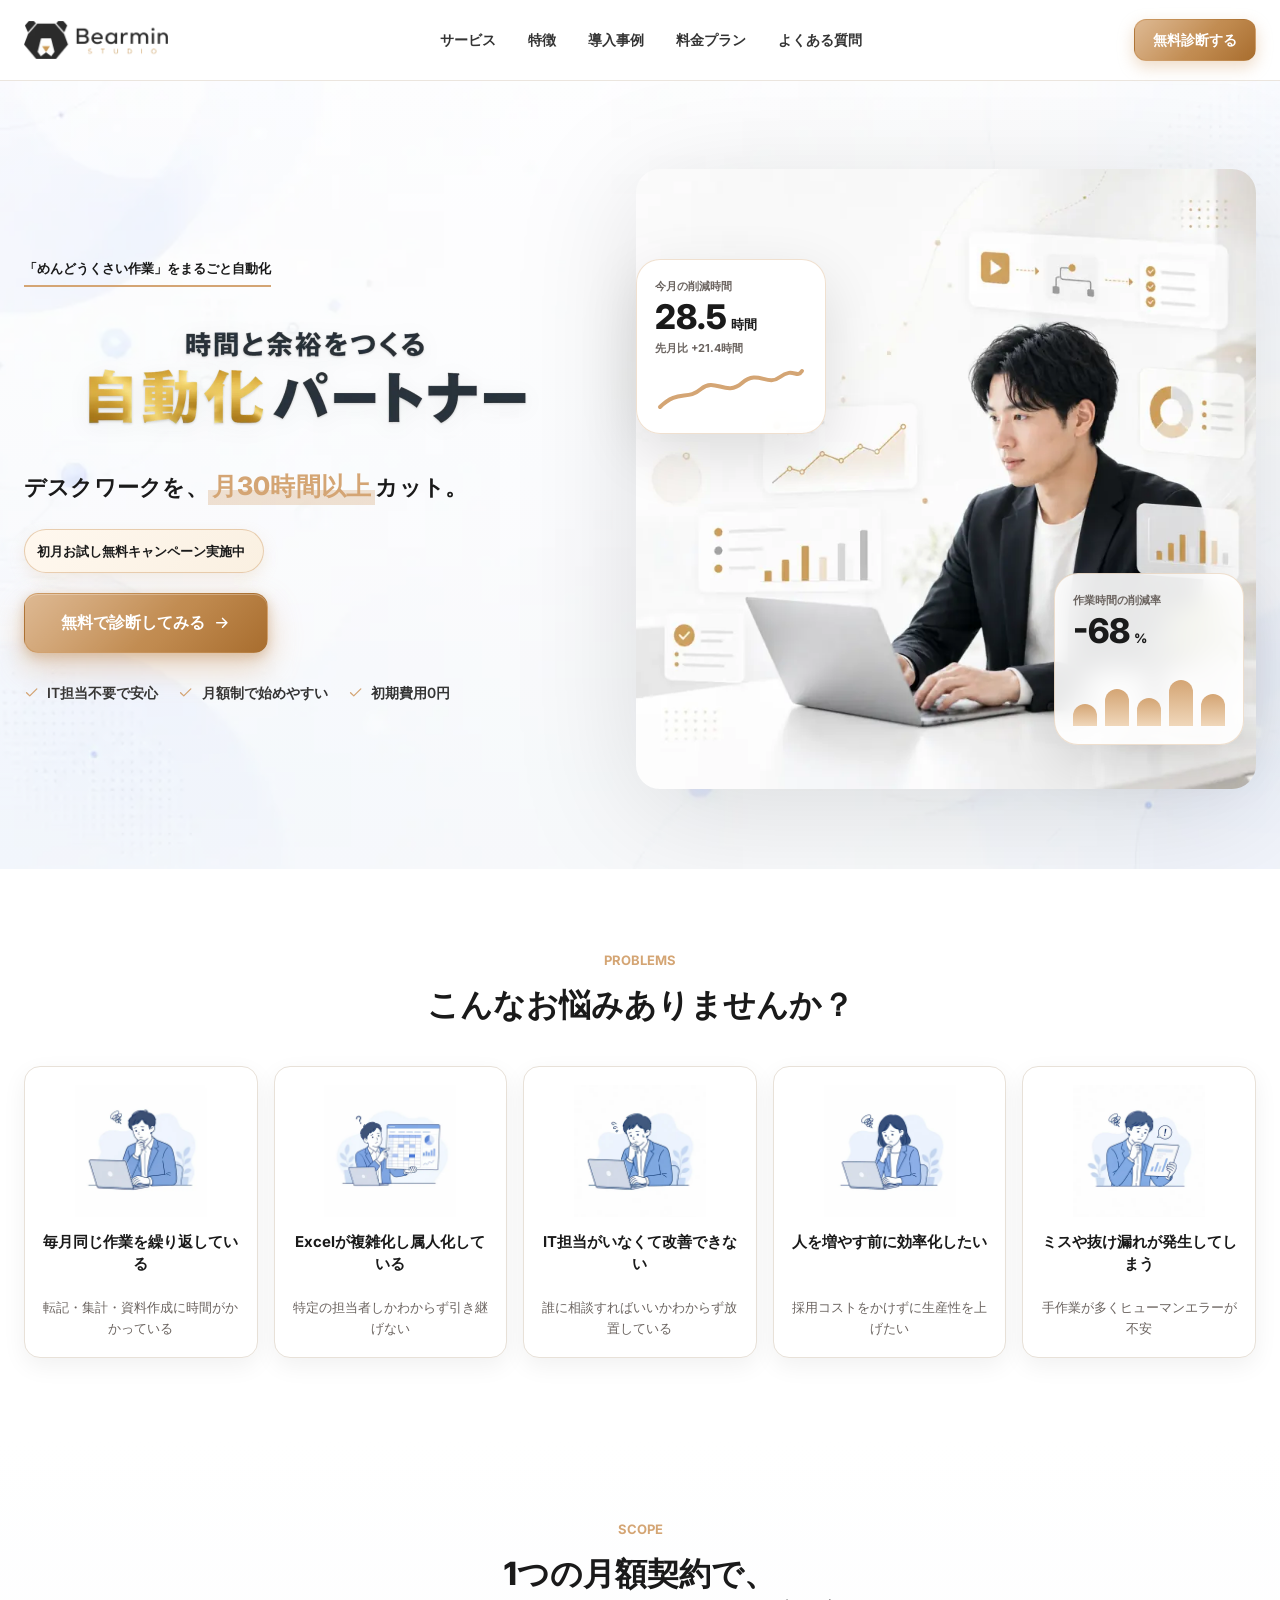
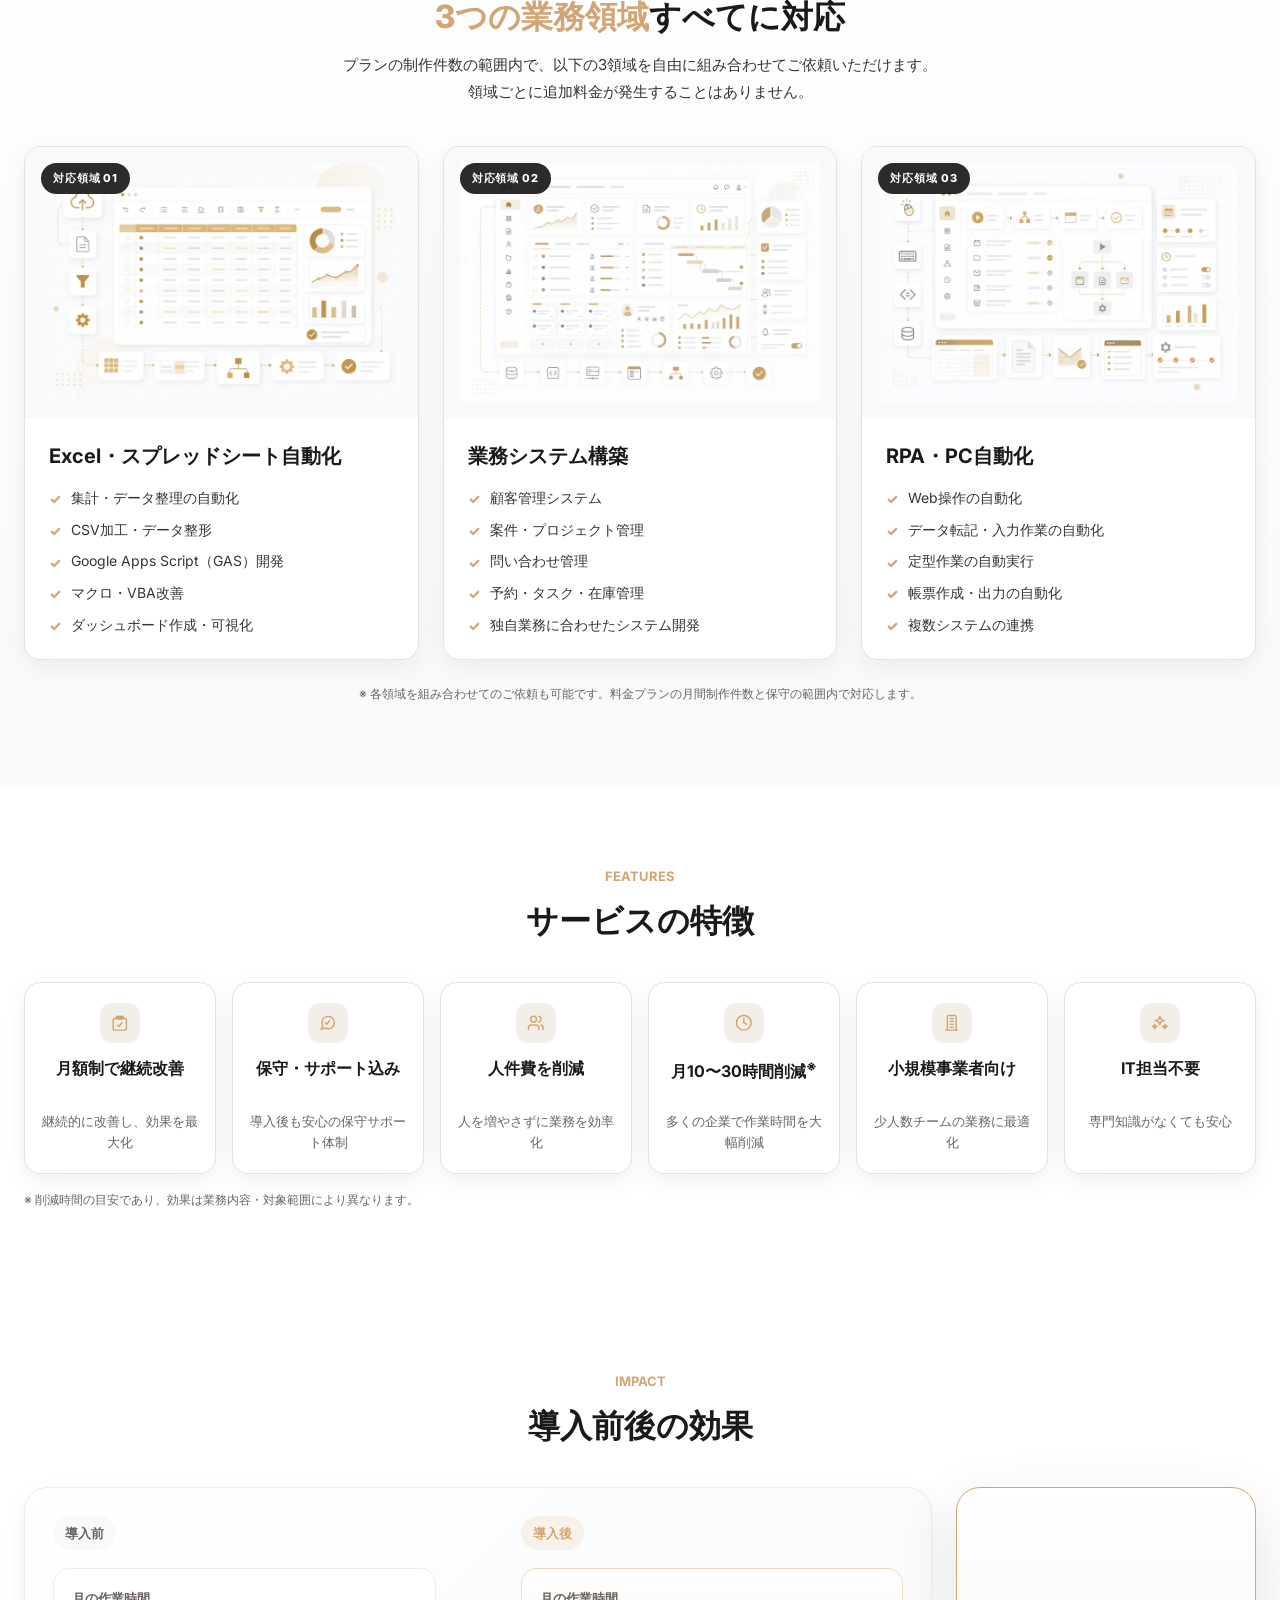
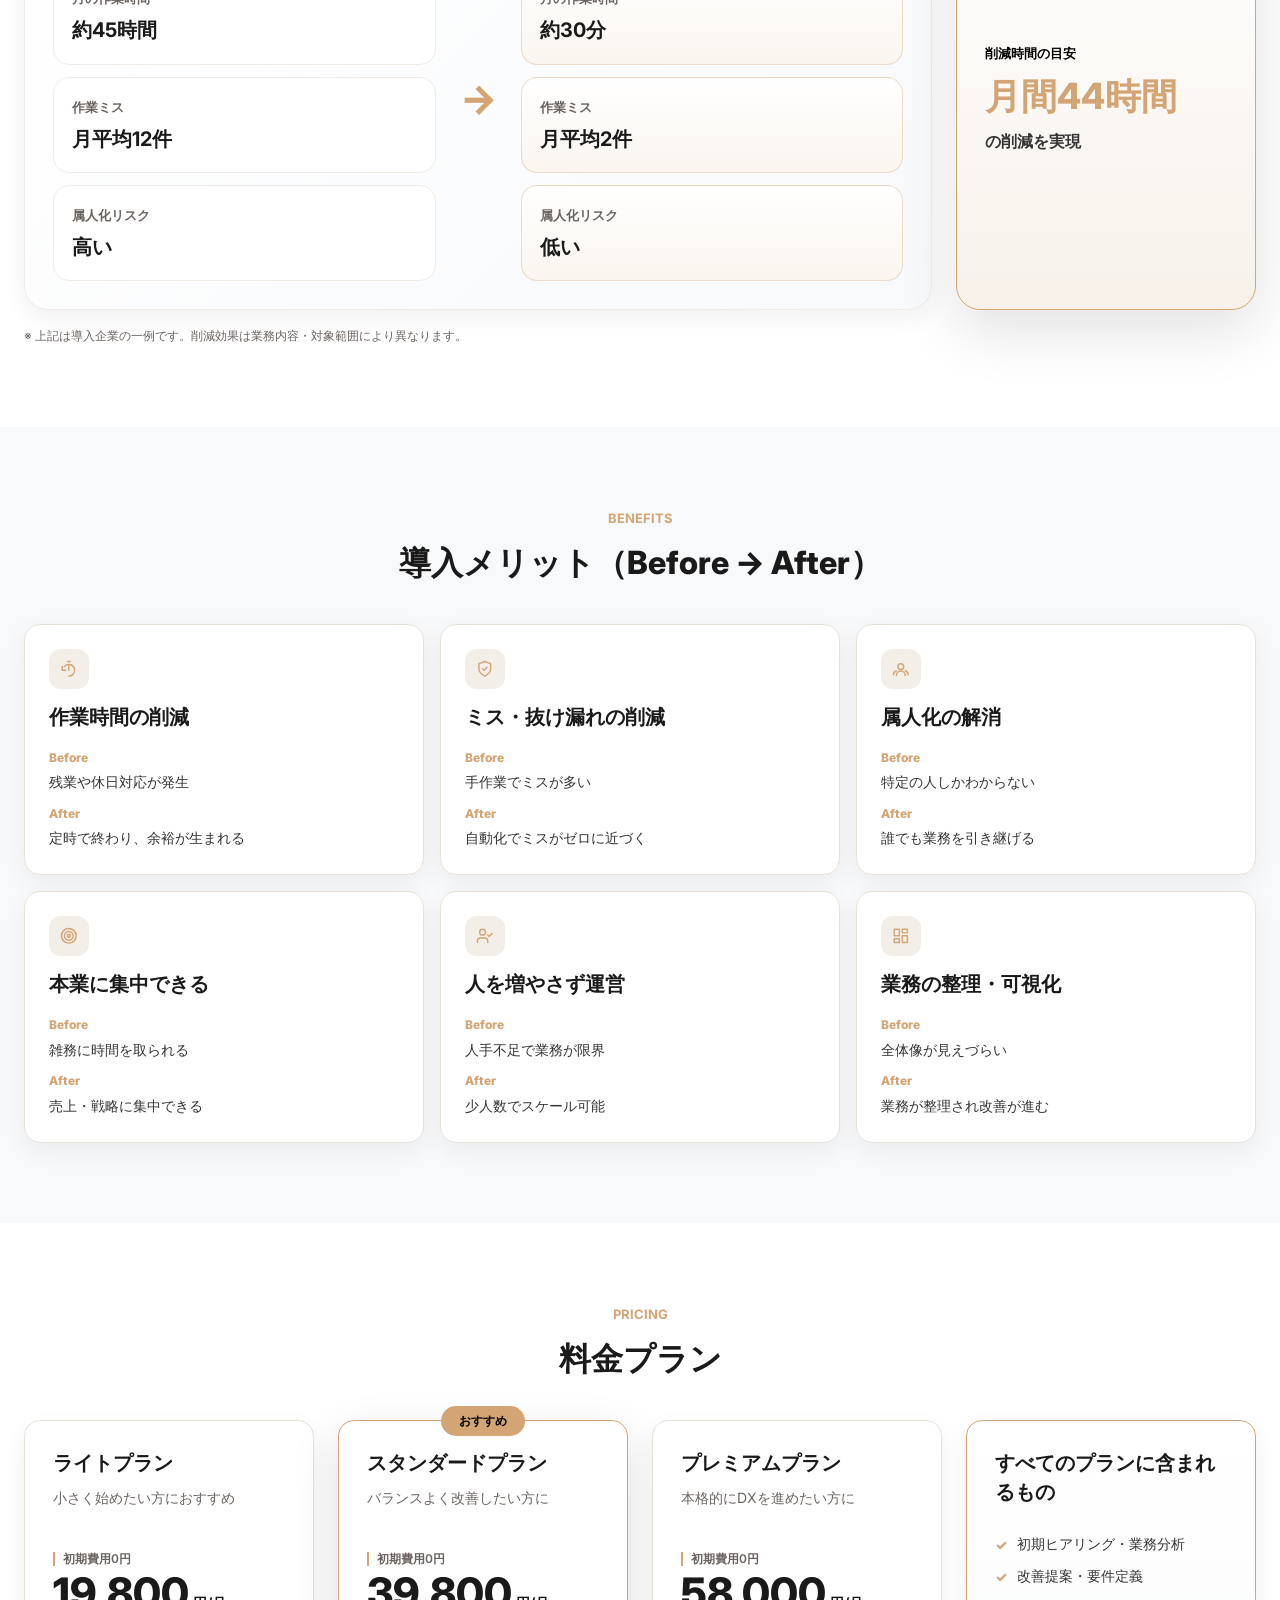
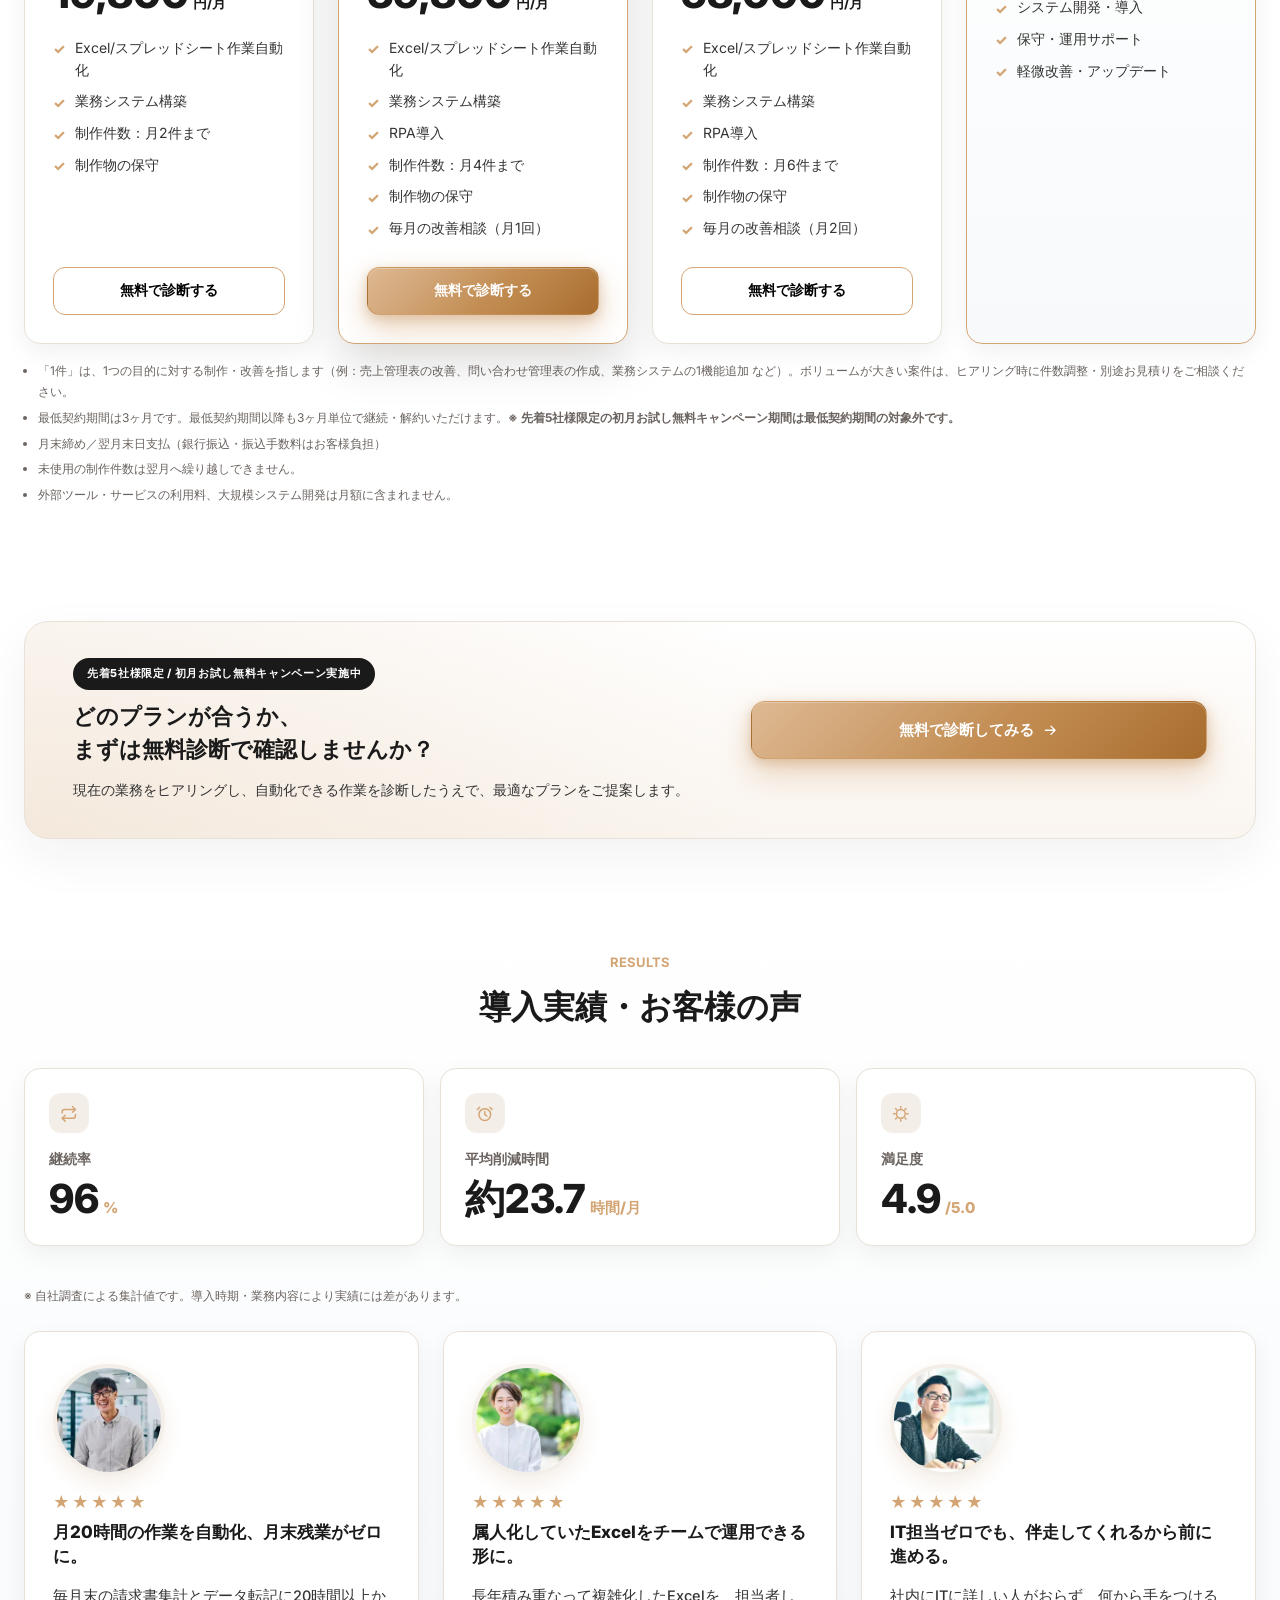
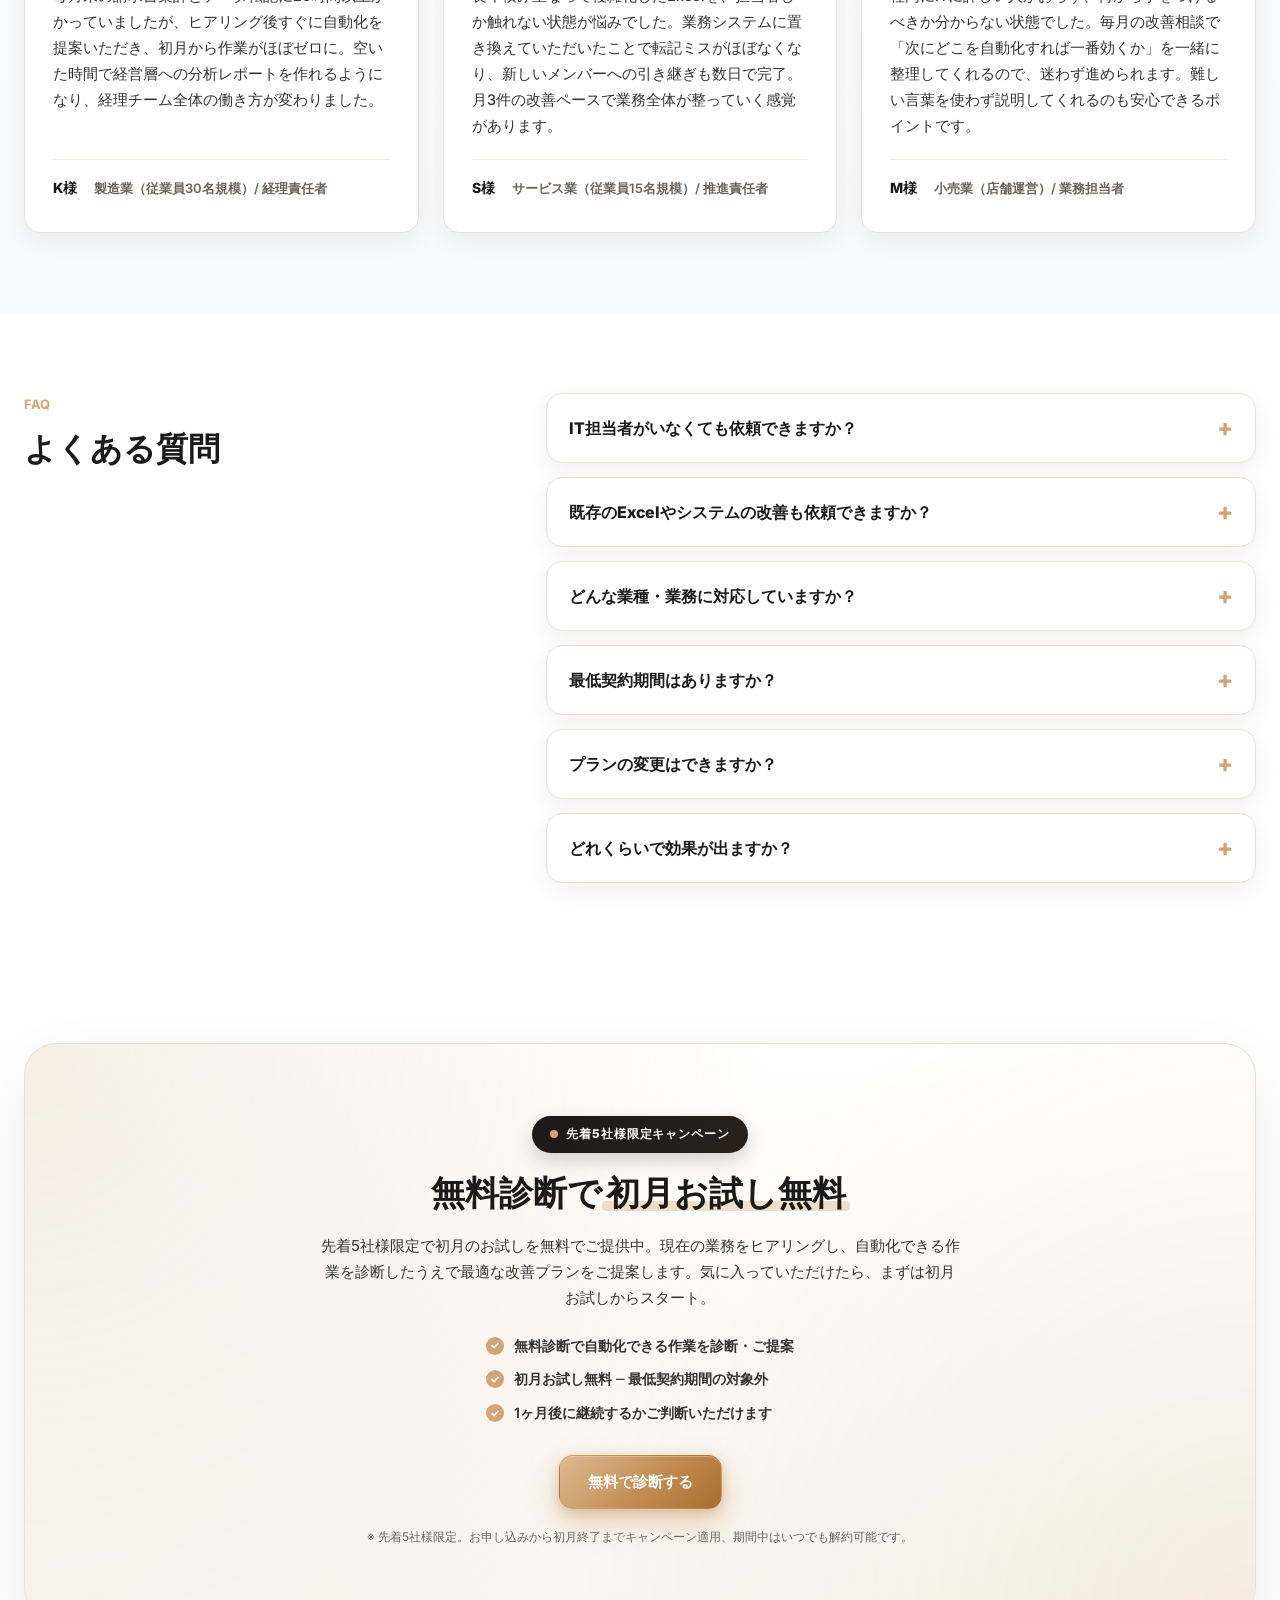
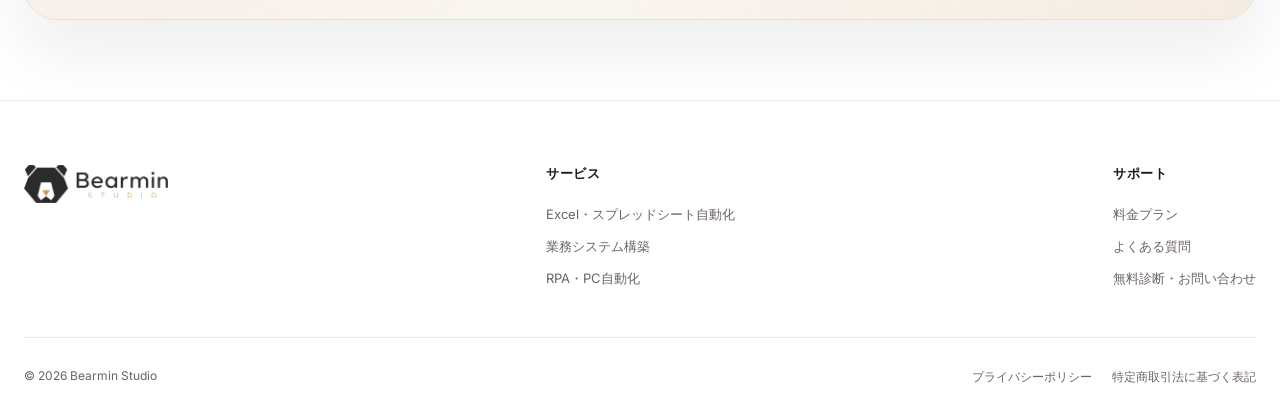
==== commit 901897e8: "料金プランを刷新：最低契約期間3ヶ月＋価格を全プラン改定 - 最低契約期間/継続単位を6ヶ月→3ヶ月に短縮 - ライト 29,800→19,800円、スタンダード 59,800→39,800円、プレミ" ====
--- a/index.html
+++ b/index.html
@@ -478,7 +478,7 @@
               <h3>ライトプラン</h3>
               <p class="plan-description">小さく始めたい方におすすめ</p>
               <p class="price-note">初期費用0円</p>
-              <p class="price"><span>29,800</span>円/月</p>
+              <p class="price"><span>19,800</span>円/月</p>
               <ul class="check-list">
                 <li>Excel/スプレッドシート作業自動化</li>
                 <li>業務システム構築</li>
@@ -492,7 +492,7 @@
               <h3>スタンダードプラン</h3>
               <p class="plan-description">バランスよく改善したい方に</p>
               <p class="price-note">初期費用0円</p>
-              <p class="price"><span>59,800</span>円/月</p>
+              <p class="price"><span>39,800</span>円/月</p>
               <ul class="check-list">
                 <li>Excel/スプレッドシート作業自動化</li>
                 <li>業務システム構築</li>
@@ -507,7 +507,7 @@
               <h3>プレミアムプラン</h3>
               <p class="plan-description">本格的にDXを進めたい方に</p>
               <p class="price-note">初期費用0円</p>
-              <p class="price"><span>88,000</span>円/月</p>
+              <p class="price"><span>58,000</span>円/月</p>
               <ul class="check-list">
                 <li>Excel/スプレッドシート作業自動化</li>
                 <li>業務システム構築</li>
@@ -531,7 +531,7 @@
           </div>
           <ul class="section-note-list">
             <li>「1件」は、1つの目的に対する制作・改善を指します（例：売上管理表の改善、問い合わせ管理表の作成、業務システムの1機能追加 など）。ボリュームが大きい案件は、ヒアリング時に件数調整・別途お見積りをご相談ください。</li>
-            <li>最低契約期間は6ヶ月です。最低契約期間以降も6ヶ月単位で継続・解約いただけます。<strong class="campaign-only">※ 先着5社様限定の初月お試し無料キャンペーン期間は最低契約期間の対象外です。</strong></li>
+            <li>最低契約期間は3ヶ月です。最低契約期間以降も3ヶ月単位で継続・解約いただけます。<strong class="campaign-only">※ 先着5社様限定の初月お試し無料キャンペーン期間は最低契約期間の対象外です。</strong></li>
             <li>月末締め／翌月末日支払（銀行振込・振込手数料はお客様負担）</li>
             <li>未使用の制作件数は翌月へ繰り越しできません。</li>
             <li>外部ツール・サービスの利用料、大規模システム開発は月額に含まれません。</li>
@@ -630,7 +630,7 @@
             </details>
             <details class="faq-item reveal">
               <summary>最低契約期間はありますか？</summary>
-              <p>最低契約期間は6ヶ月です。最低期間以降も6ヶ月単位での継続・解約をお願いしています。<span class="campaign-only">なお、現在実施中の「先着5社様限定 初月お試し無料キャンペーン」期間中は最低契約期間の対象外で、1ヶ月後に継続するかご判断いただけます。</span></p>
+              <p>最低契約期間は3ヶ月です。最低期間以降も3ヶ月単位での継続・解約をお願いしています。<span class="campaign-only">なお、現在実施中の「先着5社様限定 初月お試し無料キャンペーン」期間中は最低契約期間の対象外で、1ヶ月後に継続するかご判断いただけます。</span></p>
             </details>
             <details class="faq-item reveal">
               <summary>プランの変更はできますか？</summary>
@@ -737,9 +737,9 @@
             <span class="diagnosis-field-label">ご興味のあるプラン</span>
             <select name="plan">
               <option value="">未選択</option>
-              <option value="ライトプラン（29,800円/月）">ライトプラン（29,800円/月）</option>
-              <option value="スタンダードプラン（59,800円/月）">スタンダードプラン（59,800円/月）</option>
-              <option value="プレミアムプラン（88,000円/月）">プレミアムプラン（88,000円/月）</option>
+              <option value="ライトプラン（19,800円/月）">ライトプラン（19,800円/月）</option>
+              <option value="スタンダードプラン（39,800円/月）">スタンダードプラン（39,800円/月）</option>
+              <option value="プレミアムプラン（58,000円/月）">プレミアムプラン（58,000円/月）</option>
               <option value="どれが合うか相談したい">どれが合うか相談したい</option>
             </select>
           </label>
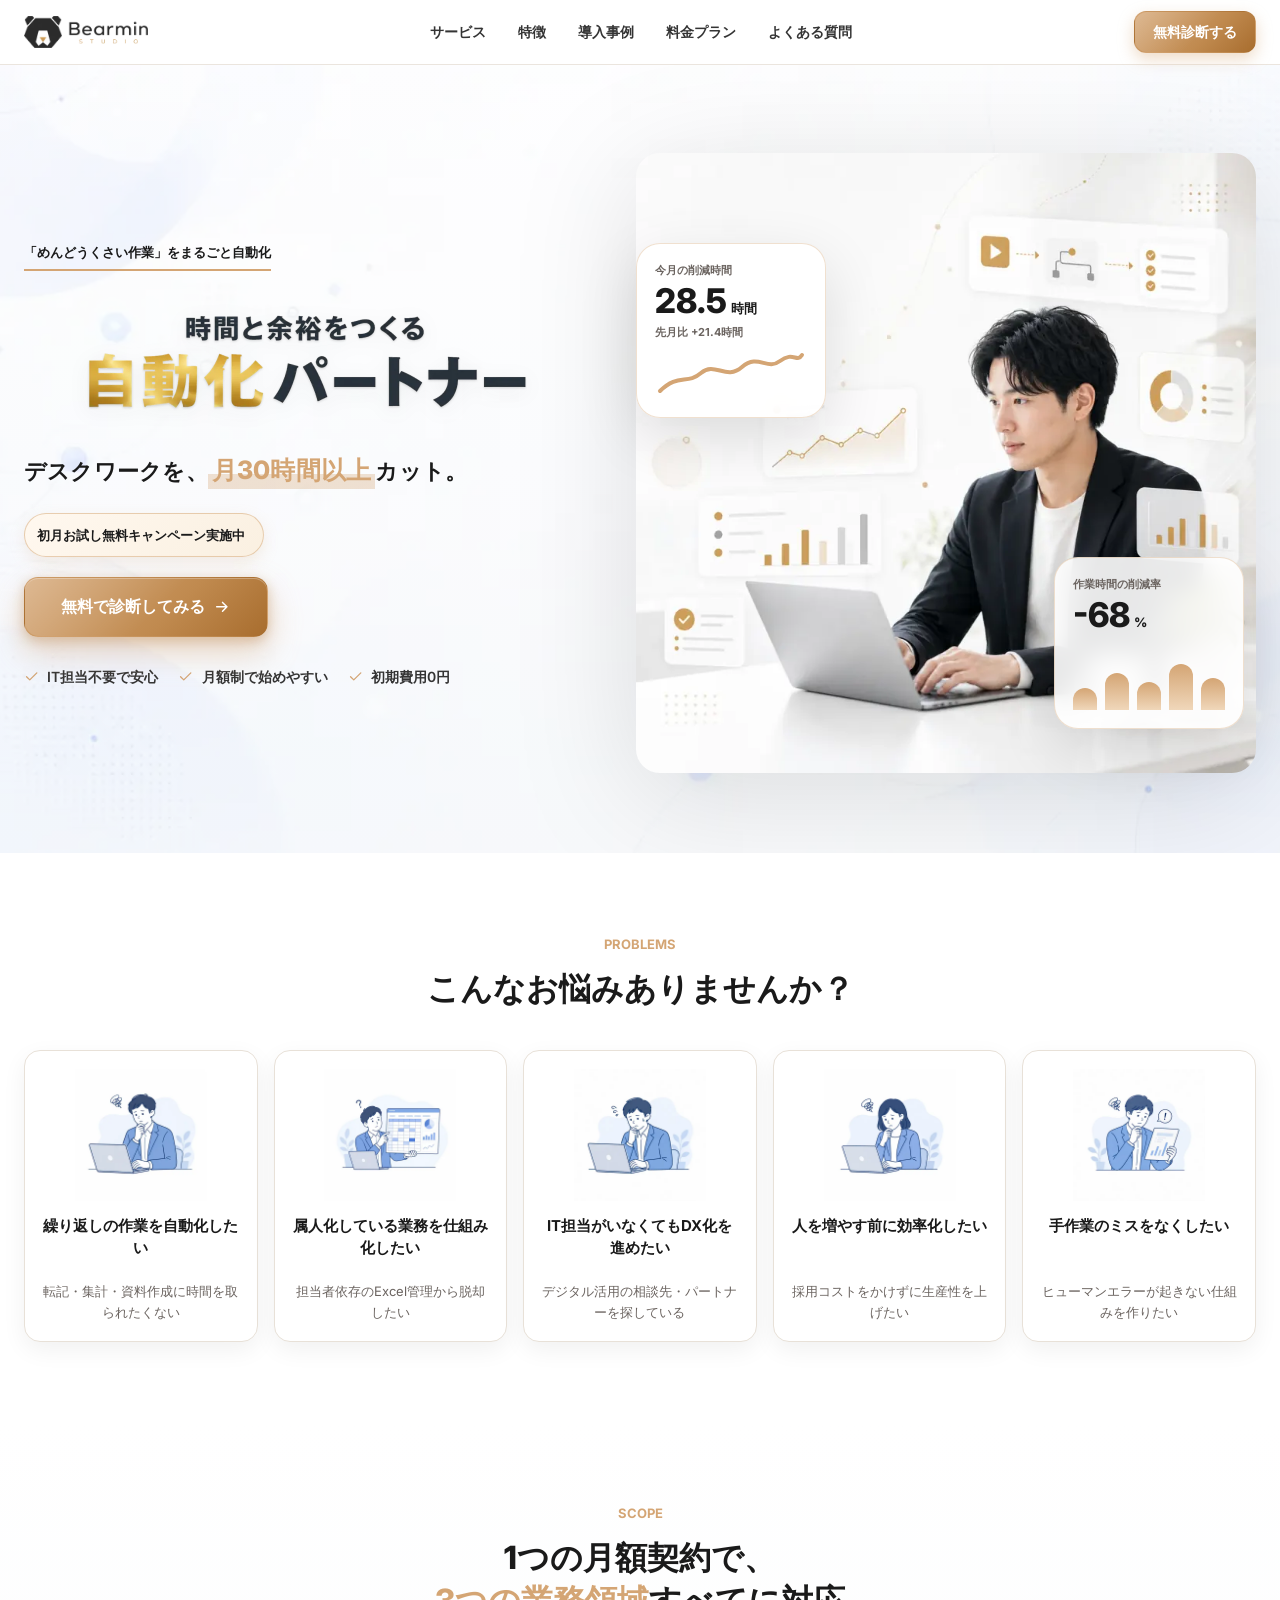
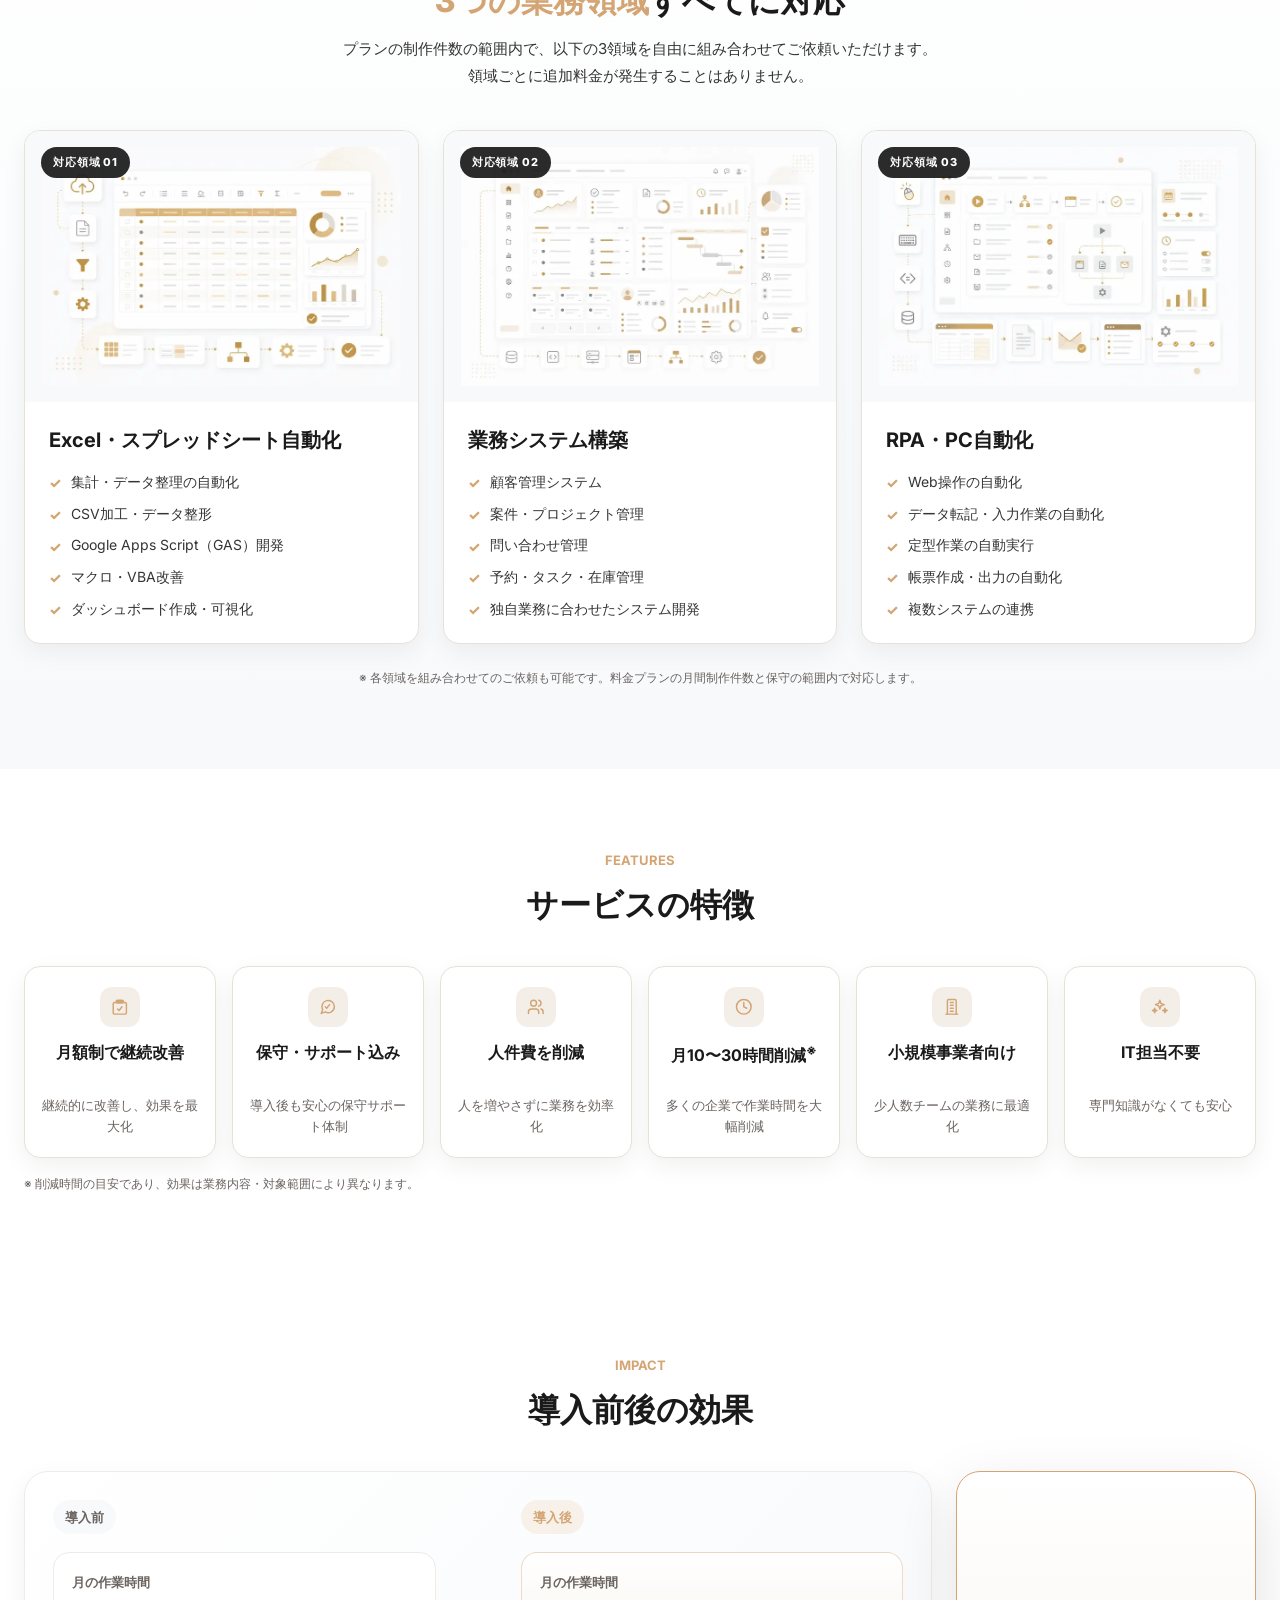
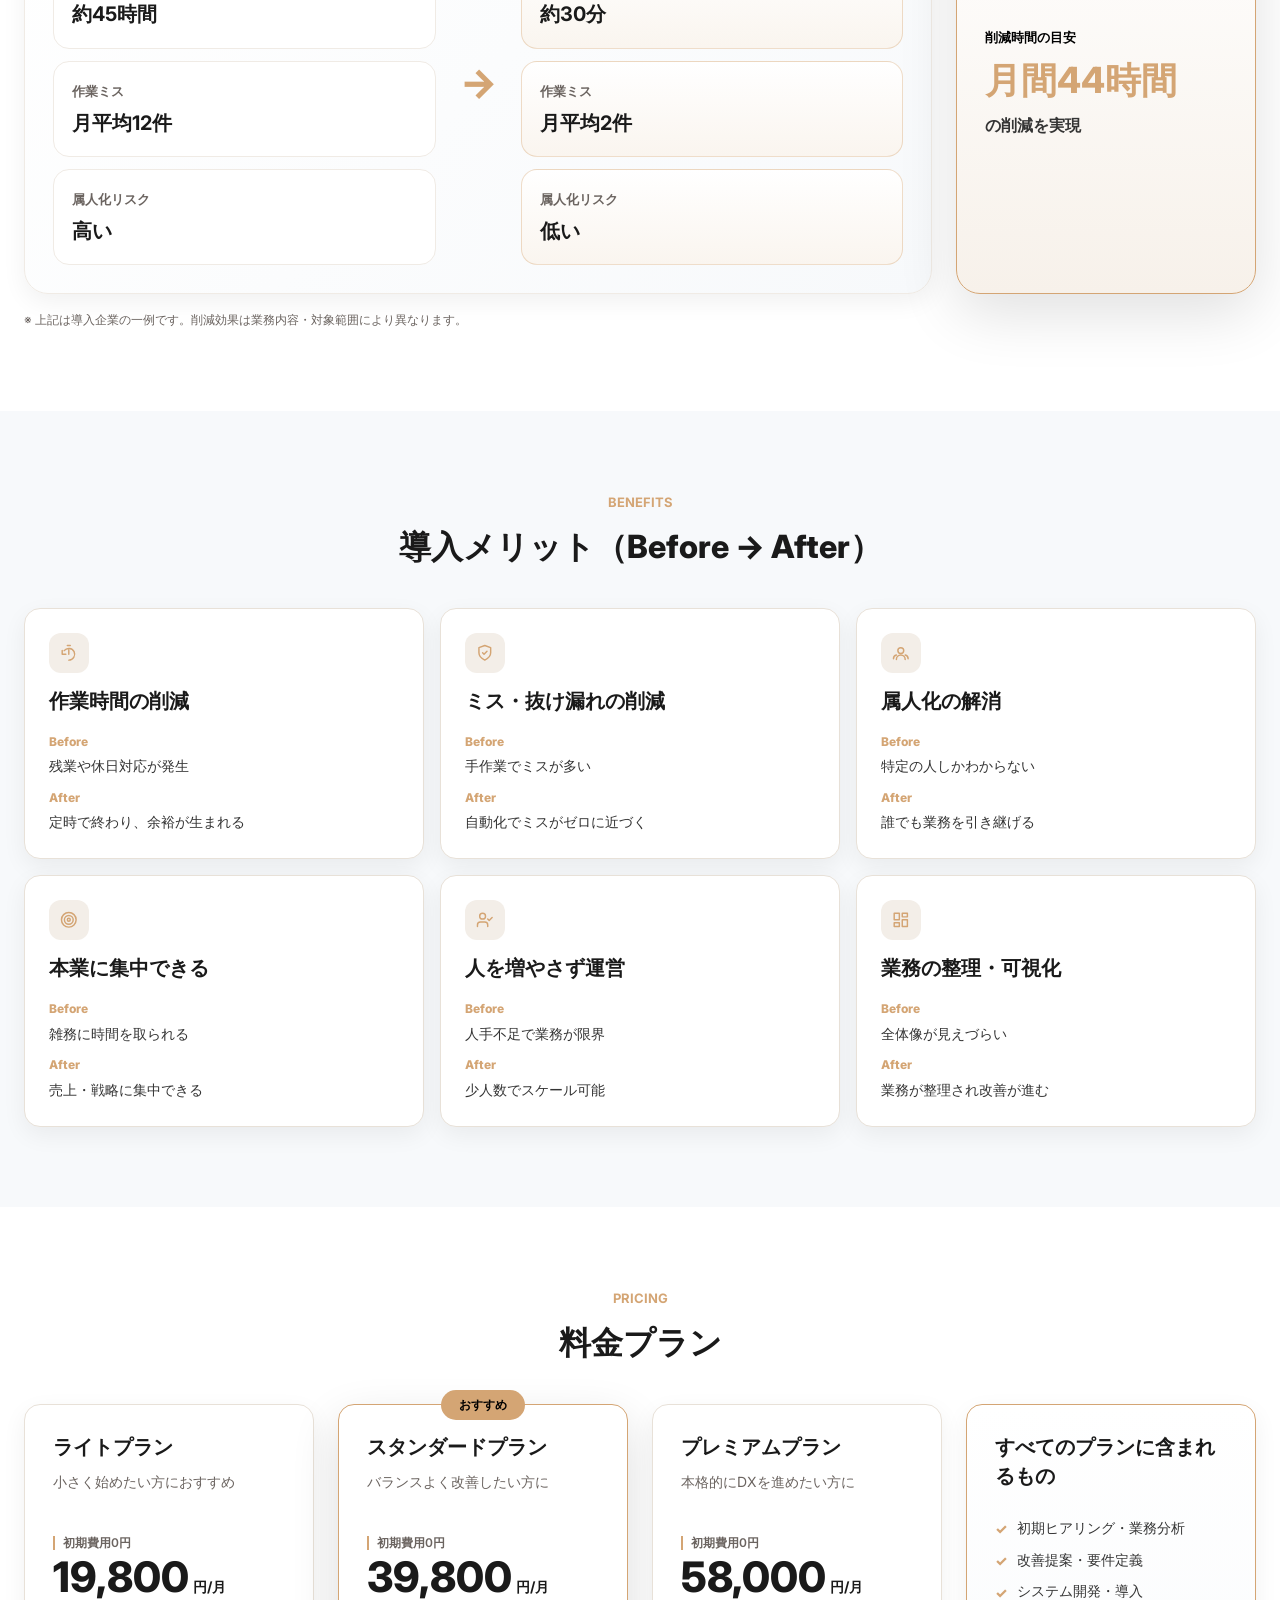
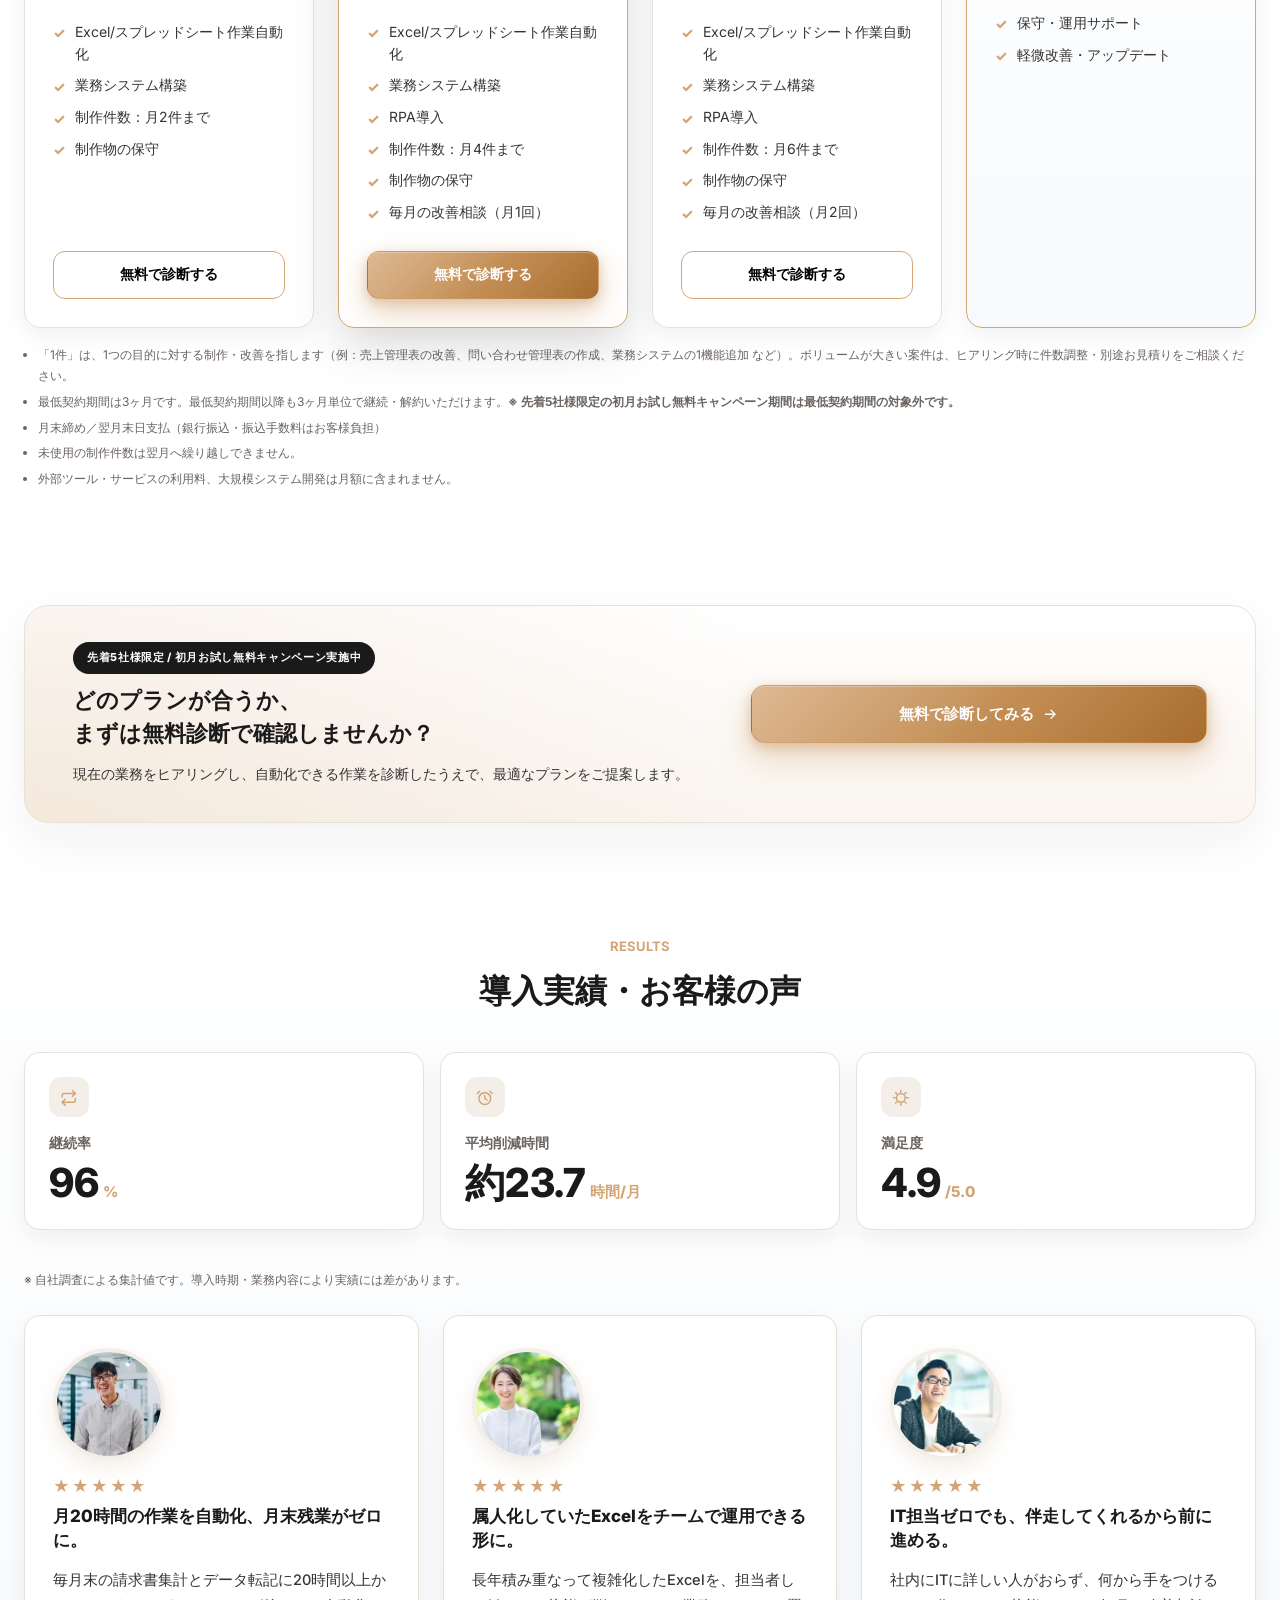
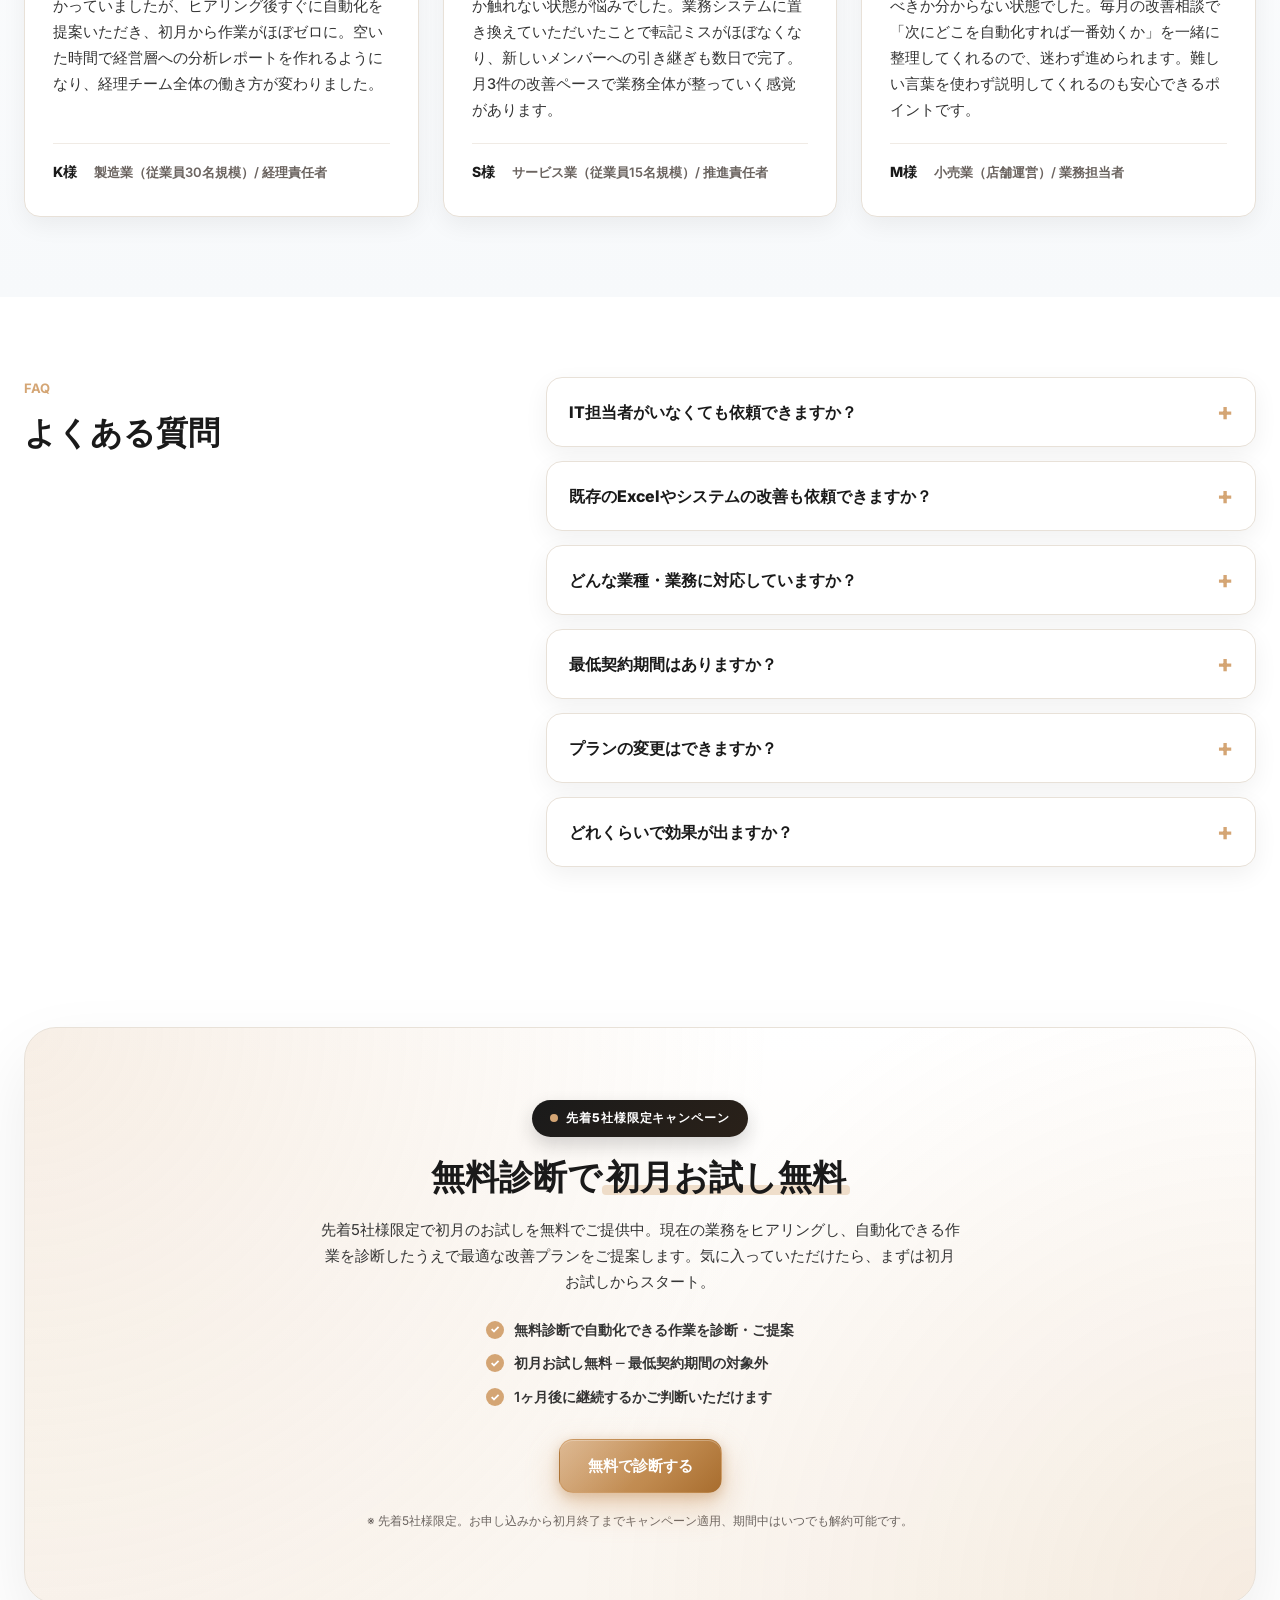
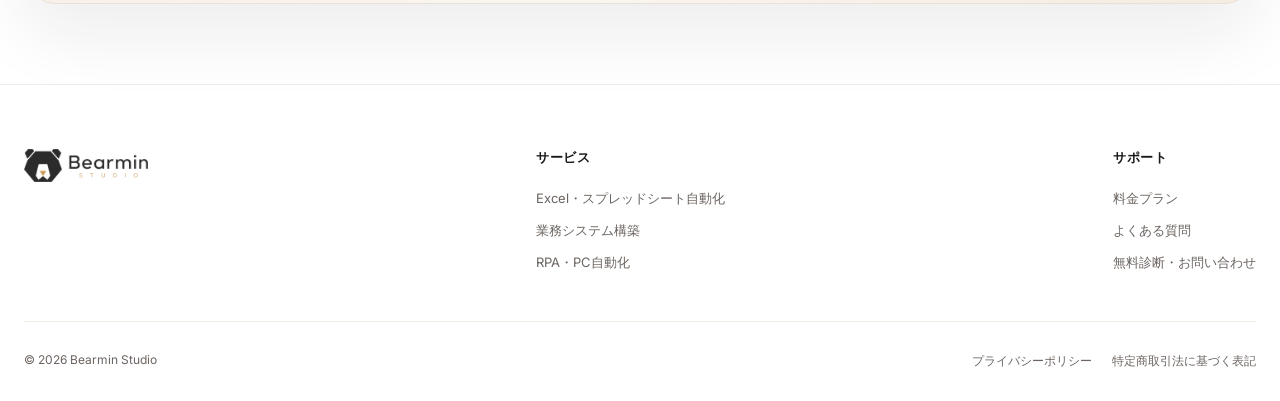
==== commit edc1829a: "お悩みセクションを「お悩み・ご要望」のハイブリッド訴求に変更 痛みベースから「DX化したい」「自動化したい」など前向きなニーズも拾える形に リライト。中小事業者の中で改善意欲のある層を広く取り込めるよ" ====
--- a/index.html
+++ b/index.html
@@ -259,19 +259,19 @@
           </div>
           <div class="problem-grid">
             <article class="problem-card reveal">
-              <img src="assets/images/problem_repetitive_work.webp" alt="同じ作業を繰り返している担当者のイラスト" loading="lazy" width="1254" height="1254">
-              <h3>毎月同じ作業を繰り返している</h3>
-              <p>転記・集計・資料作成に時間がかかっている</p>
+              <img src="assets/images/problem_repetitive_work.webp" alt="繰り返し作業を自動化したい担当者のイラスト" loading="lazy" width="1254" height="1254">
+              <h3>繰り返しの作業を自動化したい</h3>
+              <p>転記・集計・資料作成に時間を取られたくない</p>
             </article>
             <article class="problem-card reveal">
-              <img src="assets/images/problem_complex_excel.webp" alt="複雑なスプレッドシートに悩む担当者のイラスト" loading="lazy" width="1254" height="1254">
-              <h3>Excelが複雑化し属人化している</h3>
-              <p>特定の担当者しかわからず引き継げない</p>
+              <img src="assets/images/problem_complex_excel.webp" alt="Excel管理の脱却を考える担当者のイラスト" loading="lazy" width="1254" height="1254">
+              <h3>属人化している業務を仕組み化したい</h3>
+              <p>担当者依存のExcel管理から脱却したい</p>
             </article>
             <article class="problem-card reveal">
-              <img src="assets/images/problem_no_it_staff.webp" alt="IT相談先がなく困っている担当者のイラスト" loading="lazy" width="1254" height="1254">
-              <h3>IT担当がいなくて改善できない</h3>
-              <p>誰に相談すればいいかわからず放置している</p>
+              <img src="assets/images/problem_no_it_staff.webp" alt="IT担当がいない中でDX化を進める担当者のイラスト" loading="lazy" width="1254" height="1254">
+              <h3>IT担当がいなくてもDX化を進めたい</h3>
+              <p>デジタル活用の相談先・パートナーを探している</p>
             </article>
             <article class="problem-card reveal">
               <img src="assets/images/problem_efficiency_before_hiring.webp" alt="採用前の効率化を考える担当者のイラスト" loading="lazy" width="1254" height="1254">
@@ -279,9 +279,9 @@
               <p>採用コストをかけずに生産性を上げたい</p>
             </article>
             <article class="problem-card reveal">
-              <img src="assets/images/problem_human_error.webp" alt="作業ミスや抜け漏れに悩む担当者のイラスト" loading="lazy" width="1254" height="1254">
-              <h3>ミスや抜け漏れが発生してしまう</h3>
-              <p>手作業が多くヒューマンエラーが不安</p>
+              <img src="assets/images/problem_human_error.webp" alt="ミスのない仕組みを作りたい担当者のイラスト" loading="lazy" width="1254" height="1254">
+              <h3>手作業のミスをなくしたい</h3>
+              <p>ヒューマンエラーが起きない仕組みを作りたい</p>
             </article>
           </div>
         </div>
--- a/styles.css
+++ b/styles.css
@@ -31,7 +31,7 @@
 
 html {
   scroll-behavior: smooth;
-  scroll-padding-top: 96px;
+  scroll-padding-top: 80px;
 }
 
 body {
@@ -329,7 +329,7 @@
 
 .header-inner {
   display: flex;
-  min-height: 80px;
+  min-height: 64px;
   align-items: center;
   justify-content: space-between;
   gap: 24px;
@@ -340,15 +340,15 @@
   align-items: center;
   gap: 10px;
   color: var(--color-text-heading);
-  font-size: 20px;
+  font-size: 18px;
   font-weight: 800;
   line-height: 1;
 }
 
 .brand-logo {
-  width: 144px;
+  width: 124px;
   height: auto;
-  max-height: 44px;
+  max-height: 36px;
   object-fit: contain;
 }
 
@@ -2107,7 +2107,7 @@
 
 @media (max-width: 767px) {
   html {
-    scroll-padding-top: 76px;
+    scroll-padding-top: 56px;
   }
 
   body {
@@ -2147,17 +2147,17 @@
   }
 
   .header-inner {
-    min-height: 64px;
+    min-height: 44px;
   }
 
   .brand {
-    font-size: 18px;
+    font-size: 14px;
   }
 
   .brand-logo {
-    width: 142px;
+    width: 92px;
     height: auto;
-    max-height: 42px;
+    max-height: 24px;
   }
 
   .site-nav,
@@ -2166,9 +2166,9 @@
   }
 
   .header-actions .button {
-    min-height: 40px;
-    padding: 0 14px;
-    font-size: 13px;
+    min-height: 34px;
+    padding: 0 12px;
+    font-size: 12px;
     white-space: nowrap;
   }
 
